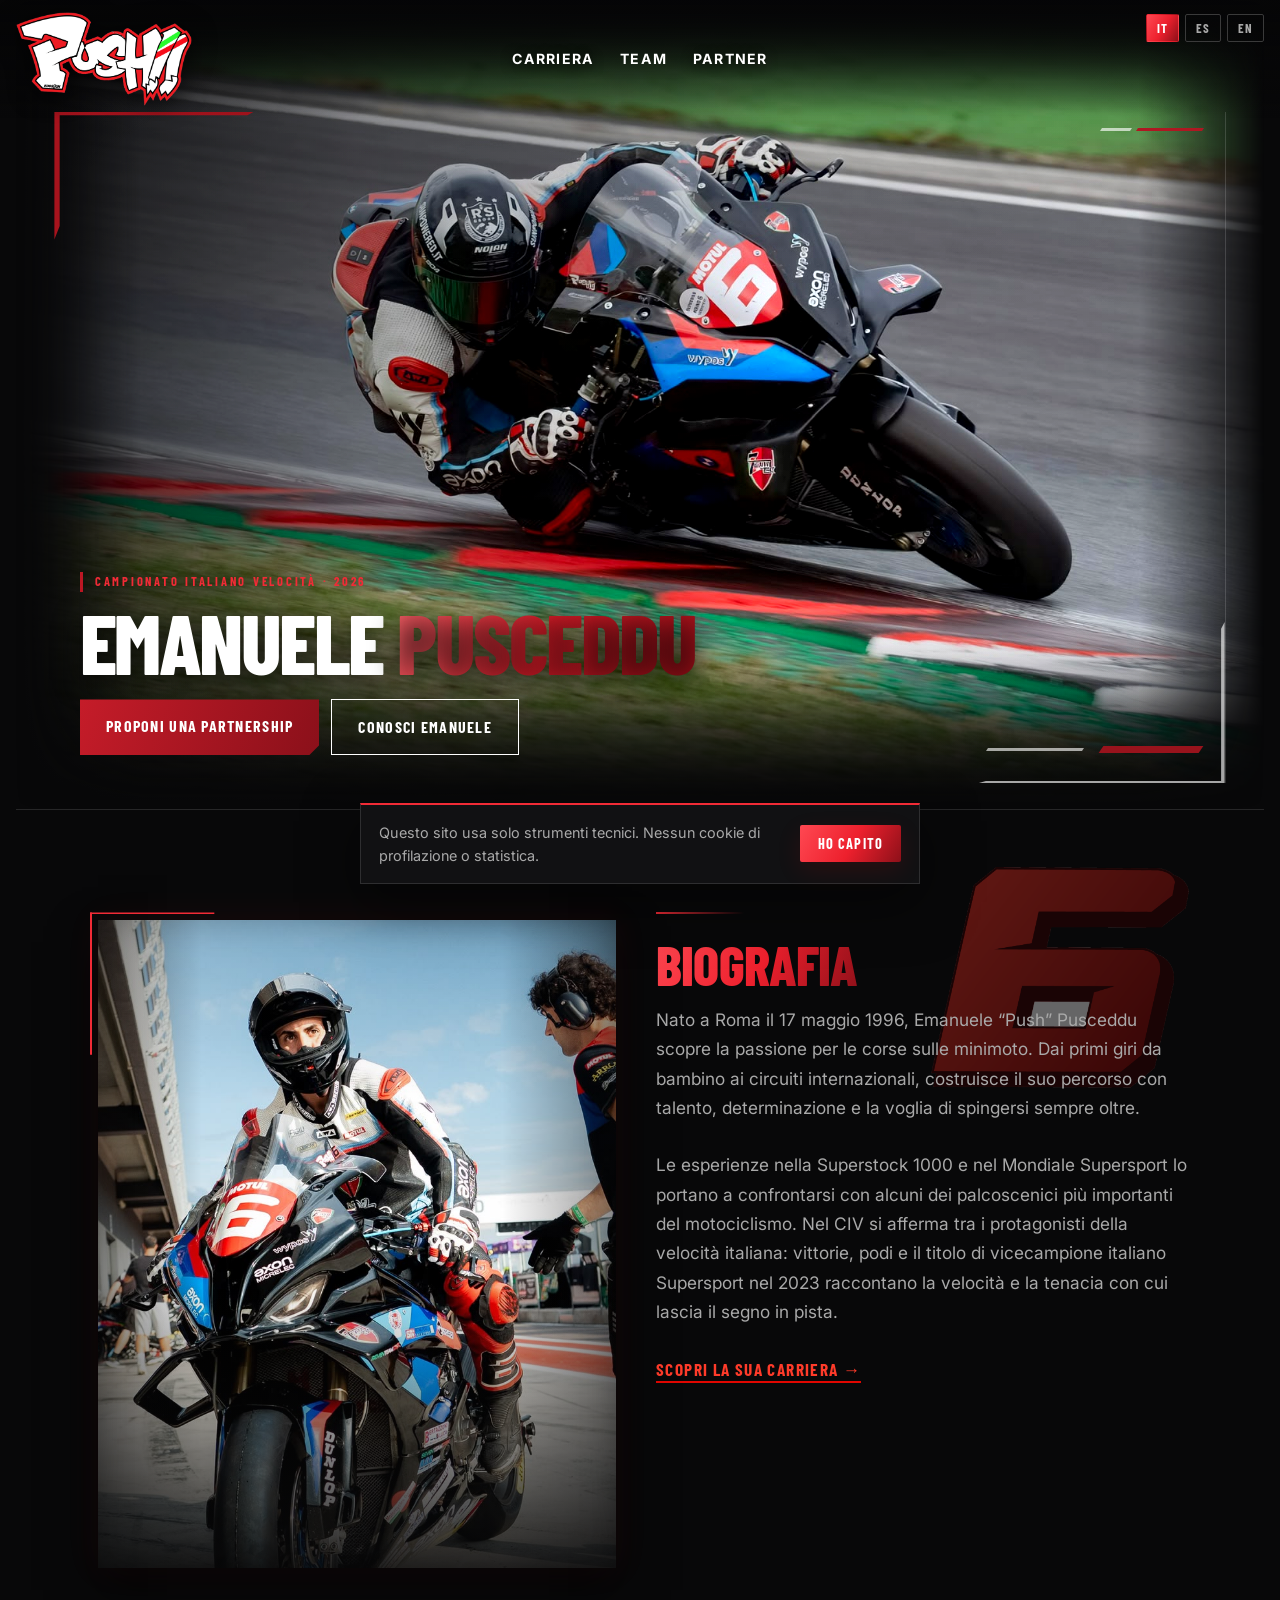
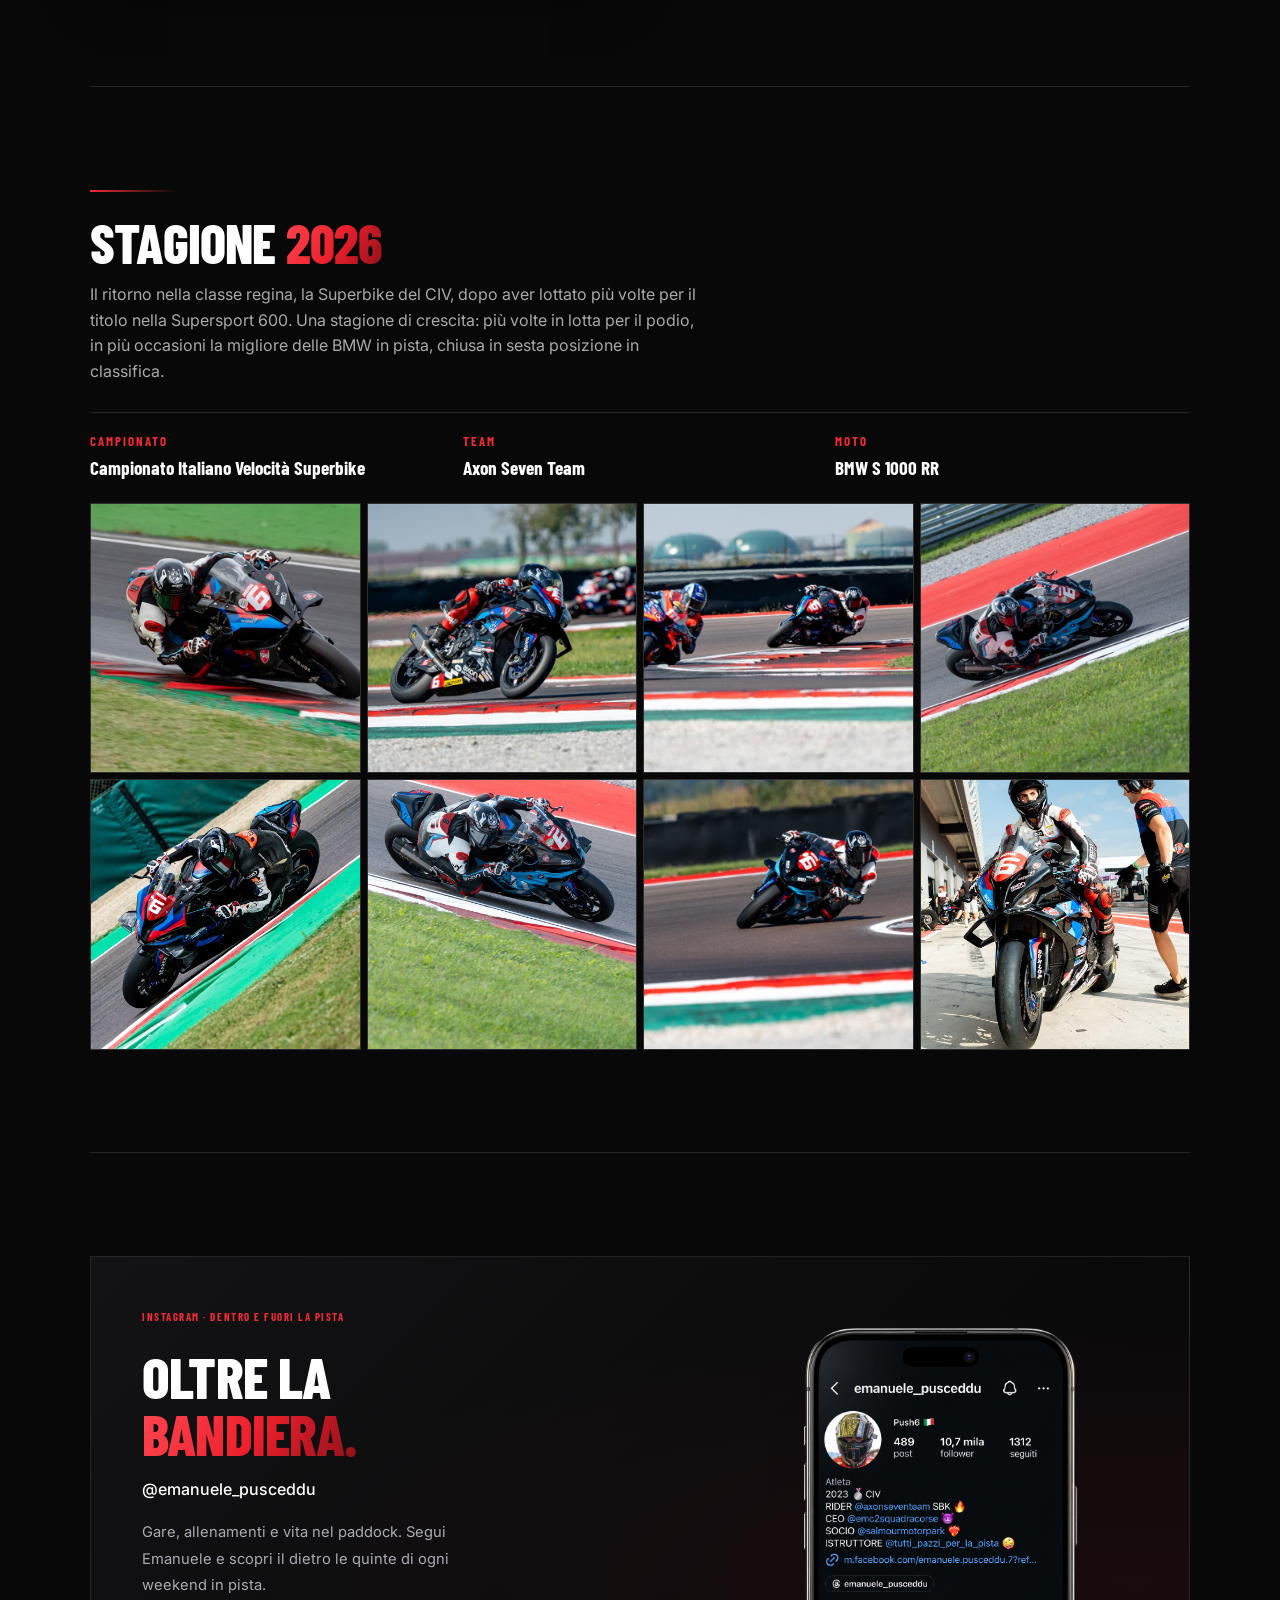
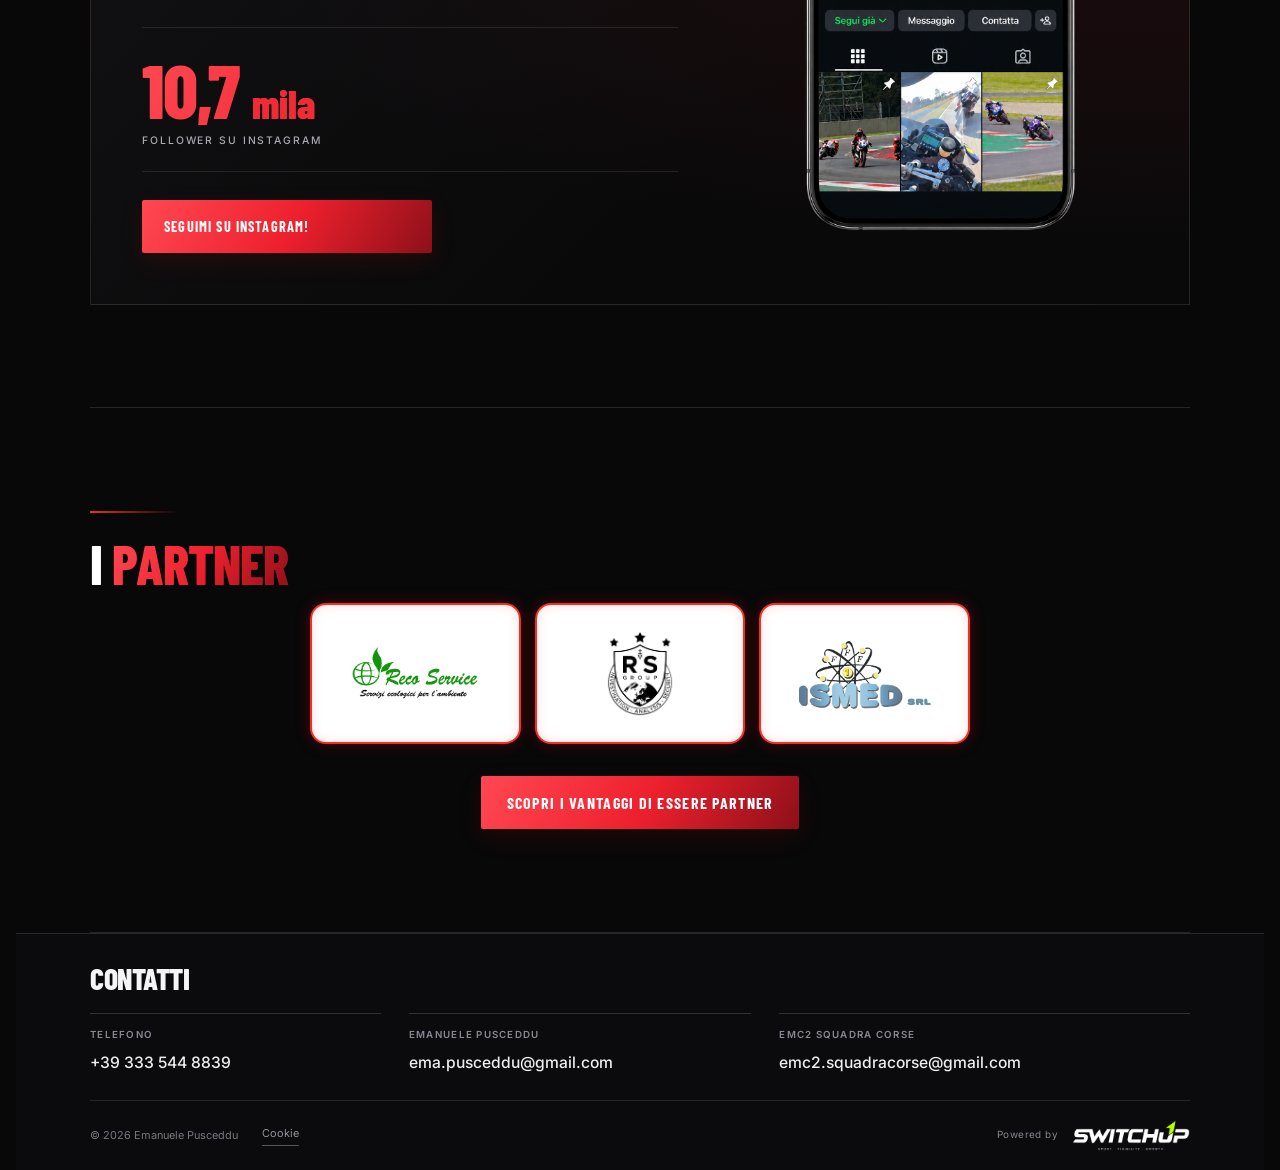
==== index.html @ 1a0ce9d6 "Preserve complete photo framing on mobile and tablet paired layouts" ====
<!doctype html>
<html lang="it">
<head>
<meta charset="utf-8">
<meta name="viewport" content="width=device-width, initial-scale=1, viewport-fit=cover">
<meta name="claude:viewport-fit-sides" content="cover">
<title>Emanuele Pusceddu · Pilota</title>
<meta name="description" content="Emanuele Pusceddu, pilota del Campionato Italiano Velocità. Profilo, stagione, partner e contatti.">
<link rel="preconnect" href="https://fonts.googleapis.com">
<link rel="preconnect" href="https://fonts.gstatic.com" crossorigin>
<link href="https://fonts.googleapis.com/css2?family=Barlow+Condensed:wght@500;700;800&family=Inter:wght@400;500;600&display=swap" rel="stylesheet">
<style>
:root {
  --bg: #0a0a0a;
  --bg-2: #141414;
  --fg: #ffffff;
  --muted: #a9a9a9;
  --line: #2a2a2a;
  --red: #e10600;
  --red-grad: linear-gradient(135deg, #ff3b2a 0%, #e10600 50%, #7a0000 100%);
  --red-line: linear-gradient(90deg, #e10600, rgba(225,6,0,0));
  --font-title: "Barlow Condensed", "Arial Narrow", sans-serif;
  --font-body: "Inter", system-ui, sans-serif;
  color-scheme: dark;
}
* { box-sizing: border-box; }
html { scroll-behavior: smooth; }
body {
  margin: 0;
  background: var(--bg);
  color: var(--fg);
  font-family: var(--font-body);
  font-size: 16px;
  line-height: 1.6;
  padding-left: max(16px, env(safe-area-inset-left, 0px));
  padding-right: max(16px, env(safe-area-inset-right, 0px));
}
img { max-width: 100%; display: block; }
a { color: var(--fg); }
.wrap { max-width: 1100px; margin: 0 auto; }

/* Header */
.top {
  position: sticky;
  top: env(safe-area-inset-top, 0px);
  z-index: 10;
  background: rgba(10, 10, 10, 0.94);
  border-bottom: 1px solid var(--line);
  backdrop-filter: blur(6px);
}
.top .wrap { display: flex; align-items: center; justify-content: space-between; gap: 16px; padding-block: 14px; flex-wrap: wrap; }
.logo { font-family: var(--font-title); font-weight: 800; font-size: 1.25rem; text-transform: uppercase; letter-spacing: .04em; text-decoration: none; }
.logo-img { height: 34px; width: auto; }
.nav { display: flex; gap: 18px; flex-wrap: wrap; }
.nav a { text-decoration: none; font-size: .9rem; color: var(--muted); }
.nav a:hover, .nav a:focus-visible { color: var(--fg); }

/* Hero */
.hero {
  position: relative;
  min-height: 80vh;
  display: flex;
  align-items: flex-end;
  background:
    linear-gradient(180deg, rgba(10,10,10,0.15) 0%, rgba(10,10,10,0.95) 100%),
    radial-gradient(120% 80% at 85% 0%, rgba(225,6,0,0.38) 0%, rgba(10,10,10,0) 60%),
    var(--bg-2);
  border-bottom: 1px solid var(--line);
  overflow: hidden;
}
.hero-photo { position: absolute; inset: 0; width: 100%; height: 100%; object-fit: cover; opacity: .5; }
.hero-content { position: relative; padding-block: 72px 56px; width: 100%; }
.eyebrow { font-family: var(--font-title); font-weight: 700; text-transform: uppercase; letter-spacing: .18em; font-size: .85rem; color: var(--red); margin: 0 0 12px; }
h1 {
  font-family: var(--font-title);
  font-weight: 800;
  font-size: clamp(3.2rem, 12vw, 7.5rem);
  line-height: .88;
  text-transform: uppercase;
  margin: 0;
  text-wrap: balance;
}
h1 .accent { background: var(--red-grad); -webkit-background-clip: text; background-clip: text; color: transparent; }
.stats { display: flex; flex-wrap: wrap; gap: 12px; margin-top: 28px; }
.stat { border: 1px solid var(--line); border-left: 3px solid var(--red); padding: 10px 16px; min-width: 130px; background: rgba(10,10,10,0.75); }
.stat b { display: block; font-family: var(--font-title); font-size: 1.8rem; line-height: 1; }
.stat small { color: var(--muted); font-size: .78rem; text-transform: uppercase; letter-spacing: .08em; }

/* Buttons */
.btn {
  display: inline-block;
  font-family: var(--font-title);
  font-weight: 700;
  text-transform: uppercase;
  letter-spacing: .08em;
  font-size: 1rem;
  padding: 14px 26px;
  border: 0;
  border-radius: 2px;
  text-decoration: none;
  background: var(--red-grad);
  color: var(--fg);
  cursor: pointer;
  transition: filter .2s ease, transform .2s ease;
}
.btn:hover, .btn:focus-visible { filter: brightness(1.12); transform: translateY(-1px); }
.btn.ghost { background: transparent; border: 1px solid var(--fg); }
.btn.ghost:hover, .btn.ghost:focus-visible { background: var(--fg); color: var(--bg); }
.actions { display: flex; flex-wrap: wrap; gap: 12px; margin-top: 28px; }

/* Sections */
section { padding-block: 72px; border-bottom: 1px solid var(--line); }
h2 {
  font-family: var(--font-title);
  font-weight: 800;
  font-size: clamp(2.2rem, 6vw, 3.4rem);
  text-transform: uppercase;
  line-height: 1;
  margin: 0 0 12px;
  text-wrap: balance;
}
h2 .red { background: var(--red-grad); -webkit-background-clip: text; background-clip: text; color: transparent; }
.sub { color: var(--muted); max-width: 62ch; margin: 0 0 28px; }
.rule { width: 72px; height: 3px; background: var(--red-line); margin: 0 0 20px; }
.grid-2 { display: grid; grid-template-columns: 1fr; gap: 32px; align-items: start; }
@media (min-width: 768px) { .grid-2 { grid-template-columns: 1fr 1fr; } }
.photo-ph {
  aspect-ratio: 4 / 5;
  width: 100%;
  background: var(--bg-2);
  border: 1px dashed #444;
  display: grid;
  place-items: center;
  color: var(--muted);
  font-size: .8rem;
  letter-spacing: .08em;
  text-transform: uppercase;
  text-align: center;
  padding: 16px;
}
.photo-ph.wide { aspect-ratio: 16 / 9; }
.photo-ph.land { aspect-ratio: 4 / 3; }
.cards { display: grid; grid-template-columns: 1fr; gap: 16px; margin-top: 24px; }
@media (min-width: 600px) { .cards.three { grid-template-columns: repeat(3, 1fr); } .cards.two { grid-template-columns: repeat(2, 1fr); } }
.card { background: var(--bg-2); border: 1px solid var(--line); padding: 20px; }
.card h3 { font-family: var(--font-title); font-size: 1.2rem; text-transform: uppercase; margin: 0 0 6px; }
.card p { margin: 0; color: var(--muted); font-size: .95rem; }
.tag { display: inline-block; font-size: .7rem; letter-spacing: .1em; text-transform: uppercase; color: var(--muted); border: 1px solid var(--line); padding: 2px 8px; margin-top: 10px; }

/* Timeline */
.timeline { border-left: 2px solid var(--line); margin-left: 6px; padding-left: 24px; display: grid; gap: 22px; }
.timeline li { list-style: none; position: relative; }
.timeline li::before { content: ""; position: absolute; left: -31px; top: 6px; width: 12px; height: 12px; background: var(--red); border-radius: 50%; }
.timeline b { font-family: var(--font-title); font-size: 1.3rem; display: block; }
.timeline span { color: var(--muted); font-size: .95rem; }
ul.plain { list-style: none; padding: 0; margin: 0; display: grid; gap: 10px; }

/* Partner */
.partners { display: grid; grid-template-columns: repeat(2, 1fr); gap: 12px; }
@media (min-width: 768px) { .partners { grid-template-columns: repeat(4, 1fr); } }
.partner { border: 1px dashed #444; aspect-ratio: 3 / 2; display: grid; place-items: center; color: var(--muted); font-size: .75rem; text-transform: uppercase; letter-spacing: .08em; text-align: center; padding: 10px; }

/* Gallery */
.gallery { display: grid; grid-template-columns: 1fr; gap: 12px; }
@media (min-width: 600px) { .gallery { grid-template-columns: repeat(3, 1fr); } }

/* Contatti */
.contact-box { background: var(--bg-2); border: 1px solid var(--line); border-top: 3px solid var(--red); padding: 28px; }
.contact-box p { margin: 0 0 10px; }
.contact-box .big { font-family: var(--font-title); font-size: 1.6rem; font-weight: 700; word-break: break-word; }
.note { color: var(--muted); font-size: .85rem; }

footer { padding-block: 32px; color: var(--muted); font-size: .85rem; }
footer .wrap { display: flex; flex-wrap: wrap; justify-content: space-between; gap: 12px; align-items: center; }
footer button { background: none; border: 0; color: var(--muted); text-decoration: underline; cursor: pointer; font: inherit; padding: 0; }

/* Cookie */
.cookie {
  position: fixed;
  left: max(16px, env(safe-area-inset-left, 0px));
  right: max(16px, env(safe-area-inset-right, 0px));
  bottom: max(16px, env(safe-area-inset-bottom, 0px));
  max-width: 560px;
  margin-inline: auto;
  background: var(--bg-2);
  border: 1px solid var(--line);
  border-top: 2px solid var(--red);
  padding: 16px 18px;
  display: flex; flex-wrap: wrap; gap: 12px; align-items: center; justify-content: space-between;
  font-size: .9rem;
  z-index: 20;
}
.cookie[hidden] { display: none; }
.cookie p { margin: 0; color: var(--muted); flex: 1 1 260px; }
.cookie .btn { padding: 10px 18px; font-size: .9rem; }

:focus-visible { outline: 2px solid var(--red); outline-offset: 3px; }
@media (prefers-reduced-motion: reduce) { html { scroll-behavior: auto; } .btn { transition: none; } }

/* Visual pass SwitchUp */
:root {
  --red: #f12b36;
  --red-grad: linear-gradient(120deg, #ff4852 0%, #ed202d 52%, #8d1019 100%);
  --red-line: linear-gradient(90deg, #f12b36, rgba(241,43,54,0));
  --bg: #080809;
  --bg-2: #111113;
  --line: rgba(255,255,255,.12);
}
::selection { background: #f12b36; color: #fff; }
.top { background: rgba(8,8,9,.88); border-bottom-color: rgba(255,255,255,.09); }
.top .wrap { min-height: 68px; }
.logo-img { height: 38px; }
.nav { gap: clamp(12px, 2vw, 24px); }
.nav a { font-size: .78rem; letter-spacing: .08em; text-transform: uppercase; transition: color .2s ease; }
.hero {
  min-height: min(860px, max(680px, calc(100svh - 68px)));
  background:
    linear-gradient(90deg, rgba(8,8,9,.98) 0%, rgba(8,8,9,.84) 45%, rgba(8,8,9,.14) 100%),
    linear-gradient(180deg, rgba(8,8,9,.16), rgba(8,8,9,.97)),
    radial-gradient(70% 90% at 100% 8%, rgba(241,43,54,.38), transparent 65%),
    #101012;
}
.hero::before {
  content: "";
  position: absolute;
  width: clamp(360px, 53vw, 760px);
  aspect-ratio: 1;
  right: clamp(-210px, -8vw, -80px);
  top: 3%;
  border: 1px solid rgba(255,255,255,.08);
  border-radius: 50%;
  box-shadow: 0 0 0 28px rgba(255,255,255,.018), 0 0 0 78px rgba(255,255,255,.014), 0 0 0 145px rgba(255,255,255,.01);
  pointer-events: none;
}
.hero::after {
  content: "";
  position: absolute;
  right: 0;
  top: 0;
  width: min(32vw, 430px);
  height: 100%;
  background: linear-gradient(145deg, transparent 25%, rgba(241,43,54,.14) 25.2%, rgba(241,43,54,.025) 47%, transparent 47.2%);
  clip-path: polygon(46% 0,100% 0,100% 100%,0 100%);
  pointer-events: none;
}
.hero-content { padding-block: 96px 68px; z-index: 1; }
.eyebrow { font-size: .78rem; letter-spacing: .22em; }
h1 { max-width: 900px; font-size: clamp(4rem, 10.5vw, 8rem); letter-spacing: -.025em; }
h1 .accent { background-image: linear-gradient(115deg,#ff666d 0%,#ed202d 48%,#a20f18 100%); }
.stat { border-color: rgba(255,255,255,.14); border-left-color: #f12b36; background: rgba(12,12,14,.78); backdrop-filter: blur(8px); }
.stat b { font-size: clamp(1.45rem, 2.3vw, 1.9rem); }
.btn { box-shadow: 0 8px 24px rgba(225,6,0,.12); }
section { padding-block: clamp(64px, 8vw, 104px); }
.rule { width: 88px; height: 2px; margin-bottom: 24px; }
h2 { letter-spacing: -.015em; }
.photo-ph {
  position: relative;
  overflow: hidden;
  border: 1px solid rgba(255,255,255,.13);
  background:
    linear-gradient(145deg, rgba(241,43,54,.14), transparent 42%),
    repeating-linear-gradient(135deg, rgba(255,255,255,.025) 0 1px, transparent 1px 12px),
    #111113;
  color: rgba(255,255,255,.68);
  letter-spacing: .16em;
}
.photo-ph::before {
  content: "";
  position: absolute;
  width: 68%;
  aspect-ratio: 1;
  border: 1px solid rgba(255,255,255,.1);
  border-radius: 50%;
  right: -18%;
  bottom: -32%;
  box-shadow: 0 0 0 22px rgba(255,255,255,.018), 0 0 0 54px rgba(255,255,255,.012);
}
.photo-ph::after {
  content: "";
  position: absolute;
  top: 18px;
  left: 18px;
  width: 34px;
  height: 2px;
  background: #f12b36;
}
.cards { gap: 18px; }
.card {
  position: relative;
  overflow: hidden;
  background: linear-gradient(145deg, rgba(255,255,255,.045), transparent 68%), #111113;
  border-color: rgba(255,255,255,.11);
  padding: clamp(20px, 2.5vw, 28px);
  transition: transform .25s ease, border-color .25s ease, background .25s ease;
}
.card:hover { transform: translateY(-4px); border-color: rgba(241,43,54,.58); }
.card h3 { letter-spacing: .025em; }
.timeline { border-left-color: rgba(255,255,255,.16); gap: 28px; }
.timeline li::before { box-shadow: 0 0 0 5px rgba(241,43,54,.13); }
.partner {
  position: relative;
  overflow: hidden;
  border-style: solid;
  border-color: rgba(255,255,255,.11);
  background: linear-gradient(145deg, rgba(241,43,54,.08), transparent 62%), #111113;
  transition: transform .25s ease, border-color .25s ease;
}
.partner:hover { transform: translateY(-3px); border-color: rgba(241,43,54,.6); }
.contact-box { background: linear-gradient(135deg, rgba(241,43,54,.08), transparent 60%), #111113; }
.cookie { box-shadow: 0 18px 55px rgba(0,0,0,.5); backdrop-filter: blur(12px); }
@media (max-width: 700px) {
  body { padding-inline: 12px; }
  .top .wrap { padding-block: 10px; gap: 8px; }
  .logo-img { height: 32px; }
  .nav { width: 100%; gap: 16px; overflow-x: auto; flex-wrap: nowrap; padding: 0 0 4px; scrollbar-width: none; }
  .nav::-webkit-scrollbar { display: none; }
  .nav a { white-space: nowrap; font-size: .72rem; }
  .hero { min-height: 700px; }
  .hero::before { width: 420px; right: -240px; top: 4%; }
  .hero::after { width: 60vw; opacity: .8; }
  .hero-content { padding-block: 80px 46px; }
  h1 { font-size: clamp(3.5rem, 15vw, 6.3rem); }
  .stats { gap: 8px; }
  .stat { flex: 1 1 140px; min-width: 0; padding: 11px 12px; }
  .actions .btn { flex: 1 1 100%; text-align: center; }
  section { padding-block: 62px; }
}
@media (prefers-reduced-motion: reduce) {
  .card, .partner, .nav a { transition: none; }
  .card:hover, .partner:hover { transform: none; }
}


/* Header trasparente, logo e navigazione */
html { scroll-padding-top: 124px; }
.top {
  position: fixed;
  inset: 0 0 auto;
  z-index: 30;
  background: linear-gradient(180deg, rgba(5,5,6,.74) 0%, rgba(5,5,6,.30) 72%, transparent 100%);
  border-bottom: 0;
  backdrop-filter: none;
}
.top .wrap { min-height: 98px; padding-block: 12px; }
.logo { display: inline-flex; align-items: center; flex: 0 0 auto; }
.logo-img { height: 64px; width: auto; filter: drop-shadow(0 3px 12px rgba(0,0,0,.72)); }
.nav { align-items: center; gap: clamp(14px, 2vw, 28px); }
.nav a {
  position: relative;
  padding: 10px 0;
  color: #fff;
  font-size: .88rem;
  font-weight: 700;
  letter-spacing: .09em;
  text-shadow: 0 2px 12px rgba(0,0,0,.9);
  transition: color .2s ease, filter .2s ease, transform .2s ease;
}
.nav a:not(.team-link)::after {
  content: "";
  position: absolute;
  left: 0;
  right: 100%;
  bottom: 3px;
  height: 2px;
  background: #ff3e49;
  transition: right .2s ease;
}
.nav a:not(.team-link):hover::after,
.nav a:not(.team-link):focus-visible::after { right: 0; }
.nav a:not(.team-link):hover { color: #ff5962; }
.nav .team-link {
  padding: 10px 20px;
  color: #fff;
  background: var(--red-grad);
  box-shadow: 0 5px 22px rgba(241,43,54,.34), 0 2px 10px rgba(0,0,0,.55);
  text-shadow: none;
  transform: skewX(-7deg);
}
.nav .team-link:hover,
.nav .team-link:focus-visible { color: #fff; filter: brightness(1.16); transform: skewX(-7deg) translateY(-1px); }
.hero-content { padding-top: 160px; }
#team { scroll-margin-top: 124px; }
@media (max-width: 700px) {
  html { scroll-padding-top: 124px; }
  .top { padding-inline: max(12px, env(safe-area-inset-left, 0px)); }
  .top .wrap { min-height: 112px; align-content: center; row-gap: 4px; padding-block: 6px; }
  .logo-img { height: 50px; }
  .nav { gap: 15px; padding-bottom: 2px; }
  .nav a { font-size: .74rem; padding: 7px 0; }
  .nav .team-link { padding: 7px 13px; }
  .hero-content { padding-block: 148px 46px; }
  #team { scroll-margin-top: 124px; }
}
@media (prefers-reduced-motion: reduce) {
  .nav a, .nav a::after { transition: none; }
}



/* Foto di apertura */
.hero-photo {
  position: absolute;
  inset: 0;
  z-index: 0;
  width: 100%;
  height: 100%;
  background-image:
    linear-gradient(90deg, rgba(8,8,9,.36) 0%, rgba(8,8,9,.22) 32%, rgba(8,8,9,.02) 64%, rgba(8,8,9,.01) 100%),
    linear-gradient(0deg, rgba(8,8,9,.24) 0%, rgba(8,8,9,0) 52%, rgba(8,8,9,.05) 100%),
    radial-gradient(68% 85% at 77% 44%, rgba(241,43,54,.06), transparent 65%),
    url("[data-uri]");
  background-size: cover, cover, cover, cover;
  background-position: center, center, center, 56% 50%;
  background-repeat: no-repeat;
  filter: brightness(1.12) saturate(1.04) contrast(1.07);
}
.hero::before, .hero::after { z-index: 1; }
.hero-content { z-index: 2; }
@media (max-width: 700px) {
  .hero-photo {
    background-image:
      linear-gradient(90deg, rgba(8,8,9,.32) 0%, rgba(8,8,9,.20) 48%, rgba(8,8,9,.02) 100%),
      linear-gradient(0deg, rgba(8,8,9,.24) 0%, rgba(8,8,9,0) 58%, rgba(8,8,9,.05) 100%),
      radial-gradient(75% 70% at 75% 42%, rgba(241,43,54,.06), transparent 65%),
      url("[data-uri]");
    background-position: center, center, center, 58% 48%;
  }
}


/* Apertura più leggibile: foto protagonista e logo più ampio */
.hero::before, .hero::after { content: none !important; display: none !important; }
.hero-photo { opacity: 1 !important; filter: brightness(1.30) saturate(1.08) contrast(1.07); }
.hero h1 { text-shadow: 0 4px 28px rgba(0,0,0,.62); }
.hero .eyebrow { text-shadow: 0 2px 14px rgba(0,0,0,.8); }
.logo { margin-left: clamp(26px, 3vw, 40px); }
.logo-img { height: 94px; }
@media (max-width: 700px) {
  .logo { margin-left: 14px; }
  .logo-img { height: 70px; }
}



/* Hero Emanuele: immagine contenuta, bordi sfumati e testo in alto a sinistra */
.hero {
  min-height: min(840px, 90svh);
  align-items: flex-start;
  overflow: hidden;
  background: #080809;
}
.hero::before, .hero::after { display: none !important; content: none !important; }
.hero-photo {
  inset: 12px clamp(12px, 3vw, 42px) 30px;
  width: auto;
  height: auto;
  opacity: 1 !important;
  background-image:
    radial-gradient(ellipse 92% 88% at 50% 48%, transparent 56%, rgba(8,8,9,.42) 82%, #080809 100%),
    linear-gradient(90deg, #080809 0%, rgba(8,8,9,.72) 7%, rgba(8,8,9,.34) 28%, rgba(8,8,9,.05) 62%, transparent 100%),
    linear-gradient(180deg, #080809 0%, rgba(8,8,9,.18) 14%, transparent 38%, transparent 76%, #080809 100%),
    url("[data-uri]");
  background-size: cover, cover, cover, cover;
  background-position: center, center, center, 58% 50%;
  background-repeat: no-repeat;
  filter: brightness(1.12) saturate(1.08) contrast(1.05);
  -webkit-mask-image: radial-gradient(ellipse 118% 112% at 50% 48%, #000 62%, rgba(0,0,0,.92) 80%, transparent 100%);
  mask-image: radial-gradient(ellipse 118% 112% at 50% 48%, #000 62%, rgba(0,0,0,.92) 80%, transparent 100%);
}
.hero-content {
  width: 100%;
  max-width: none;
  margin: 0;
  align-self: flex-start;
  z-index: 2;
  padding: clamp(142px, 17vh, 188px) clamp(20px, 5vw, 72px) 42px;
}
.hero .eyebrow { text-shadow: 0 2px 14px rgba(0,0,0,.9); }
.hero h1 {
  max-width: none;
  width: max-content;
  max-width: 100%;
  white-space: nowrap;
  font-size: clamp(2rem, 7.5vw, 7.2rem);
  line-height: .94;
  letter-spacing: -.03em;
  text-shadow: 0 5px 28px rgba(0,0,0,.78);
}
.hero .stats { margin-top: 22px; }
.hero .stat { background: rgba(8,8,9,.82); }
.hero .actions { margin-top: 22px; }
@media (max-width: 700px) {
  .hero { min-height: 740px; }
  .hero-photo {
    inset: 8px 8px 22px;
    background-position: center, center, center, 60% 48%;
    -webkit-mask-image: radial-gradient(ellipse 118% 112% at 50% 48%, #000 62%, rgba(0,0,0,.92) 82%, transparent 100%);
    mask-image: radial-gradient(ellipse 118% 112% at 50% 48%, #000 62%, rgba(0,0,0,.92) 82%, transparent 100%);
  }
  .hero-content { padding: 142px 18px 34px; }
  .hero h1 { font-size: clamp(2rem, 8.2vw, 3.8rem); }
  .hero .stats { margin-top: 16px; gap: 8px; }
  .hero .actions { margin-top: 16px; }
}

/* Testi sulla zona d'erba, sotto il pilota. */
.hero { display: flex; flex-direction: column; justify-content: flex-end; min-height: min(840px, 90svh); }
.hero-photo { position: absolute; inset: 12px clamp(12px, 3vw, 42px) 30px; width: auto; height: auto; margin: 0; }
.hero-content { flex: none; align-self: auto; margin-top: auto; padding: 0 clamp(20px, 5vw, 72px) 54px; }
.hero h1 { font-size: clamp(2rem, 6.6vw, 6rem); }
.hero .eyebrow { margin-bottom: 10px; }
.hero .actions { margin-top: 18px; }
.bio-portrait {
  position: relative;
  isolation: isolate;
  width: calc(100% - 16px);
  margin: 8px 0 16px 8px;
  aspect-ratio: 4 / 5;
  background:
    linear-gradient(180deg, rgba(8,8,9,.12), transparent 28%, transparent 56%, rgba(8,8,9,.88)),
    linear-gradient(90deg, rgba(8,8,9,.45), transparent 20%, transparent 78%, rgba(8,8,9,.42)),
    url('ritratto-emanuele.png') 43% 25% / auto 160% no-repeat;
  border: 0;
  box-shadow: 0 22px 45px rgba(0,0,0,.55), 0 0 32px rgba(241,43,54,.08), inset 0 0 35px rgba(0,0,0,.25);
}
.bio-portrait::before {
  content: "";
  position: absolute;
  inset: -8px 8px 8px -8px;
  border-top: 2px solid #f12b36;
  border-left: 2px solid #f12b36;
  pointer-events: none;
  z-index: 1;
  clip-path: polygon(0 0, 24% 0, 24% 2%, 2% 2%, 2% 22%, 0 22%);
}
.bio-portrait::after { content: none; }
.top .wrap { max-width: none; padding-inline: 16px; }
.logo { margin-left: 0; }
@media (max-width: 700px) {
  .hero { min-height: max(740px, 94svh); }
  .hero-photo { inset: 8px 8px 22px; }
  .hero-content { padding: 0 18px 42px; }
  .hero h1 { font-size: clamp(1.8rem, 8.2vw, 3.8rem); }
  .hero .actions { gap: 8px; margin-top: 14px; }
  .hero .actions .btn { padding: 10px 14px; }
  .top .wrap { padding-inline: 0; }
  .logo { margin-left: 0; }
}
/* Intro tipografica racing: un solo passaggio per sessione. */
.race-intro[hidden] { display: none; }
.race-intro { position: fixed; inset: 0; z-index: 100; display: grid; place-items: center; overflow: hidden; background: #080809; animation: intro-exit .55s cubic-bezier(.76,0,.24,1) 1.85s both; }
.race-intro::before { content: none; position: absolute; inset: 0; background: radial-gradient(ellipse at 65% 55%, rgba(241,43,54,.12), transparent 60%); }
.intro-stage { position: relative; width: min(1120px, 88vw); padding-block: 48px; }
.intro-kicker { margin: 0 0 22px; color: #b7b7bd; font: 600 .68rem var(--font-body); text-transform: uppercase; letter-spacing: .34em; animation: intro-detail .6s ease .35s both; }
.intro-name { margin: 0; font-family: var(--font-title); font-weight: 800; font-size: clamp(2rem, 10.2vw, 9rem); line-height: .93; letter-spacing: -.035em; text-transform: uppercase; white-space: nowrap; }
.intro-mask { display: inline-block; overflow: hidden; vertical-align: bottom; padding-block: .08em; }
.intro-word { display: inline-block; animation: intro-name-in .8s cubic-bezier(.16,1,.3,1) .14s both; }
.intro-surname { background: linear-gradient(115deg,#ff666d 0%,#ed202d 48%,#a20f18 100%); background-clip: text; -webkit-background-clip: text; color: transparent; animation-delay: .28s; }
.intro-track { position: relative; height: 2px; margin-top: 28px; overflow: hidden; background: rgba(255,255,255,.1); transform-origin: left; animation: intro-line .7s cubic-bezier(.16,1,.3,1) .4s both; }
.intro-track::after { content: ""; position: absolute; inset: 0; background: linear-gradient(90deg, transparent, #f12b36 70%, #ffb0b5); animation: intro-sweep 1.3s cubic-bezier(.65,0,.35,1) .45s both; }
.intro-caption { margin: 18px 0 0; font: 500 .65rem var(--font-body); color: #87878c; text-transform: uppercase; letter-spacing: .24em; animation: intro-detail .6s ease .65s both; }
.intro-skip { position: absolute; bottom: max(24px, env(safe-area-inset-bottom)); right: 6vw; background: transparent; border: 0; border-bottom: 1px solid #5a5a60; padding: 8px 0; color: #c6c6ca; font: 500 .7rem var(--font-body); letter-spacing: .12em; cursor: pointer; }
@keyframes intro-name-in { from { transform: translate3d(0,115%,0) skewY(4deg); } to { transform: translate3d(0,0,0) skewY(0); } }
@keyframes intro-detail { from { opacity: 0; transform: translateY(8px); } to { opacity: 1; transform: translateY(0); } }
@keyframes intro-line { from { transform: scaleX(0); } to { transform: scaleX(1); } }
@keyframes intro-sweep { from { transform: translateX(-110%); } to { transform: translateX(110%); } }
@keyframes intro-exit { from { opacity: 1; transform: translateY(0); } to { opacity: 0; transform: translateY(-3%); visibility: hidden; } }
@media (max-width: 700px) { .intro-kicker { font-size: .56rem; letter-spacing: .22em; } .intro-caption { font-size: .55rem; letter-spacing: .18em; } }
@media (prefers-reduced-motion: reduce) { .race-intro { display: none; } }

/* Numero di gara come sfondo della biografia */
#profilo { position: relative; }
.num-deco { position: absolute; right: 0; top: 56px; width: min(260px, 44vw); height: auto; opacity: .38; pointer-events: none; z-index: 0; }
#profilo .grid-2 { position: relative; z-index: 1; }
#profilo .sub { font-size: 1.08rem; line-height: 1.7; }
/* Foto apertura a tutta larghezza, sfumata su tutti i bordi, senza taglio della testa */
.hero-photo {
  inset: 0 !important;
  background-position: center 18% !important;
  background-size: cover !important;
  -webkit-mask-image: linear-gradient(to right, transparent 0, #000 10%, #000 90%, transparent 100%), linear-gradient(to bottom, transparent 0, #000 10%, #000 85%, transparent 100%);
  -webkit-mask-composite: source-in;
          mask-image: linear-gradient(to right, transparent 0, #000 10%, #000 90%, transparent 100%), linear-gradient(to bottom, transparent 0, #000 10%, #000 85%, transparent 100%);
          mask-composite: intersect;
}
.career-link { color: #ff3b2a; font-family: var(--font-title); font-weight: 700; text-transform: uppercase; letter-spacing: .08em; text-decoration: none; border-bottom: 2px solid #e10600; padding-bottom: 2px; }
.career-link:hover, .career-link:focus-visible { color: var(--fg); }
.career-link-wrap { margin-bottom: 0; }
.social-stat { margin-top: 14px; color: var(--muted); font-size: .95rem; }
.social-stat b { color: var(--fg); font-family: var(--font-title); font-size: 1.15rem; font-weight: 700; }
.social-link { text-decoration: none; color: var(--fg); border-color: var(--red); }
.social-link:hover, .social-link:focus-visible { background: var(--red-grad); }
.ig-block { background: var(--bg-2); border: 1px solid var(--line); border-top: 3px solid var(--red); padding: 28px; display: grid; gap: 14px; margin-bottom: 16px; }
.ig-label { margin: 0; font-family: var(--font-title); font-weight: 700; text-transform: uppercase; letter-spacing: .16em; font-size: .85rem; color: var(--red); }
.ig-handle { margin: 0; font-family: var(--font-title); font-weight: 800; font-size: 1.6rem; text-transform: uppercase; }
.ig-big { margin: 6px 0 0; font-family: var(--font-title); font-weight: 800; font-size: clamp(2.6rem, 9vw, 4.6rem); line-height: .95; background: var(--red-grad); -webkit-background-clip: text; background-clip: text; color: transparent; }
.ig-big span { font-size: 1.1rem; letter-spacing: .14em; text-transform: uppercase; color: var(--muted); -webkit-text-fill-color: var(--muted); }
.ig-stats { list-style: none; margin: 0; padding: 0; display: flex; flex-wrap: wrap; gap: 18px; color: var(--muted); }
.ig-stats b { color: var(--fg); font-family: var(--font-title); font-size: 1.2rem; }
.ig-bio { color: var(--muted); font-size: .95rem; line-height: 1.5; }
.ig-bio p { margin: 0; }
.ig-block .btn { justify-self: start; }

/* Anteprima profilo Instagram: struttura a due colonne */
.ig-wrap { display: grid; grid-template-columns: 1fr; gap: 40px; align-items: start; margin: 0 0 32px; }
@media (min-width: 900px) { .ig-wrap { grid-template-columns: 1fr 1fr; } }
.ig-info { display: flex; flex-direction: column; align-items: flex-start; gap: 14px; }
.ig-info .btn { margin-top: 8px; }
.ig-info .ig-label { margin: 0; font-family: var(--font-title); font-weight: 700; text-transform: uppercase; letter-spacing: .18em; font-size: .85rem; color: var(--red); }
.ig-handle { margin: 0; font-family: var(--font-title); font-weight: 800; font-size: 1.8rem; text-transform: uppercase; }
.ig-big { margin: 0; font-family: var(--font-title); font-weight: 800; font-size: clamp(4rem, 14vw, 8rem); line-height: .85; background: var(--red-grad); -webkit-background-clip: text; background-clip: text; color: transparent; }
.ig-follow { margin: 0; font-family: var(--font-title); font-weight: 700; letter-spacing: .4em; text-transform: uppercase; color: var(--fg); }
.ig-bullets { list-style: none; margin: 8px 0 0; padding: 0; display: grid; gap: 8px; }
.ig-bullets li::before { content: "◆ "; color: var(--red); }
.ig-bullets b { font-family: var(--font-title); font-size: 1.15rem; }
.ig-note { margin: 0; color: var(--muted); font-size: .8rem; }
.ig-phone { position: relative; width: 100%; max-width: 330px; justify-self: center; border: 1px solid rgba(255,255,255,.28); border-radius: 34px; background: #0c0c0c; padding: 0; overflow: hidden; box-shadow: 0 0 0 1px rgba(255,255,255,.06), 0 0 46px rgba(255,255,255,.14), 0 30px 60px rgba(0,0,0,.6); }
.ig-phone::after { content: ""; position: absolute; inset: 0; border-radius: inherit; pointer-events: none; background: radial-gradient(120% 60% at 15% 0%, rgba(255,255,255,.22), rgba(255,255,255,0) 55%), radial-gradient(90% 50% at 100% 100%, rgba(255,255,255,.10), rgba(255,255,255,0) 60%); }
.ig-top { display: flex; justify-content: space-between; align-items: center; margin-bottom: 14px; }
.ig-user { font-family: var(--font-title); font-weight: 700; font-size: 1.05rem; }
.ig-head { display: flex; gap: 14px; align-items: center; }
.ig-avatar { width: 72px; height: 72px; flex: 0 0 auto; border-radius: 50%; object-fit: cover; border: 2px solid #e10600; box-sizing: border-box; }
.ig-counts { display: flex; gap: 14px; flex: 1; justify-content: space-between; text-align: center; }
.ig-counts b { display: block; font-family: var(--font-title); font-size: 1.05rem; line-height: 1; }
.ig-counts small { font-size: .7rem; color: var(--muted); }
.ig-bio-s { margin-top: 12px; font-size: .8rem; color: var(--fg); line-height: 1.45; }
.ig-bio-s p { margin: 0; }
.ig-name { font-weight: 700; }
.ig-hls { display: flex; gap: 12px; margin: 14px 0; overflow: hidden; }
.ig-hl { display: grid; justify-items: center; gap: 4px; flex: 0 0 auto; }
.ig-hl span { width: 52px; height: 52px; border-radius: 50%; border: 2px solid #3a3a3a; background: #1a1a1a; }
.ig-hl small { font-size: .62rem; color: var(--muted); }
.ig-grid { display: grid; grid-template-columns: repeat(3, 1fr); gap: 2px; }
.ig-grid img { width: 100%; aspect-ratio: 3 / 4; object-fit: cover; display: block; }
.ig-phone img { display: block; width: 100%; height: auto; image-rendering: -webkit-optimize-contrast; }
@media (min-width: 900px) { #social .ig-wrap { align-items: start; } #social .ig-phone { margin-top: -70px; } #social .ig-info { margin-top: 40px; } }

/* Pannello contatto in basso a destra */
.mail-panel { position: fixed; right: max(16px, env(safe-area-inset-right, 0px)); bottom: max(16px, env(safe-area-inset-bottom, 0px)); width: min(380px, calc(100vw - 32px)); background: var(--bg-2); border: 1px solid var(--line); border-top: 3px solid var(--red); box-shadow: 0 24px 60px rgba(0,0,0,.6); padding: 20px; z-index: 30; max-height: calc(100vh - 32px); overflow-y: auto; }
.mail-panel[hidden] { display: none; }
.mail-head { display: flex; justify-content: space-between; align-items: center; gap: 12px; margin-bottom: 14px; }
.mail-title { margin: 0; font-family: var(--font-title); font-weight: 800; font-size: 1.5rem; text-transform: uppercase; line-height: 1; }
.mail-title .red { background: var(--red-grad); -webkit-background-clip: text; background-clip: text; color: transparent; }
.mail-close { background: none; border: 0; color: var(--muted); font-size: 1.6rem; line-height: 1; cursor: pointer; padding: 0 4px; }
.mail-close:hover, .mail-close:focus-visible { color: var(--fg); }
.mail-field { display: grid; gap: 6px; font-size: .8rem; letter-spacing: .06em; text-transform: uppercase; color: var(--muted); margin-bottom: 12px; }
.mail-field input, .mail-field textarea { font: inherit; font-size: .95rem; letter-spacing: 0; text-transform: none; color: var(--fg); background: #0d0d0d; border: 1px solid #333; padding: 10px 12px; border-radius: 2px; width: 100%; }
.mail-field input:focus, .mail-field textarea:focus { outline: 2px solid var(--red); outline-offset: 1px; border-color: transparent; }
.mail-field textarea { resize: vertical; min-height: 96px; }
.mail-send { width: 100%; border: 0; cursor: pointer; }
.mail-status { margin: 12px 0 0; font-size: .85rem; color: var(--muted); min-height: 1.2em; }
#social .rule { margin-bottom: 14px; }
#social h2 { margin-bottom: 0; }
/* Tessere sponsor: sfondo bianco per leggere i loghi originali */
.partners-row { display: grid; grid-template-columns: 1fr; gap: 12px; max-width: 820px; }
@media (min-width: 768px) { .partners-row { grid-template-columns: repeat(3, 1fr); } }
.partner-logo { background: #fff; aspect-ratio: 3 / 2; position: relative; overflow: hidden; min-width: 0; border: 3px solid #ff2a1a; border-radius: 28px; box-shadow: 0 0 0 2px rgba(225,6,0,.35), 0 0 26px rgba(225,6,0,.75), inset 0 0 18px rgba(225,6,0,.45); }
.partner-logo img { position: absolute; inset: 56px; width: calc(100% - 112px); height: calc(100% - 112px); object-fit: contain; display: block; }
/* Selettore lingua: tre pulsanti */
.lang { position: fixed; top: max(14px, env(safe-area-inset-top, 0px)); right: max(16px, env(safe-area-inset-right, 0px)); z-index: 60; display: flex; gap: 6px; }
.lang-btn { background: transparent; border: 1px solid #3a3a3a; color: var(--muted); font-family: var(--font-title); font-weight: 700; font-size: .8rem; letter-spacing: .08em; padding: 5px 10px; cursor: pointer; border-radius: 2px; }
.lang-btn:hover, .lang-btn:focus-visible { color: var(--fg); border-color: var(--fg); }
.lang-btn[aria-pressed="true"] { background: var(--red-grad); border-color: transparent; color: var(--fg); }
/* Galleria stagione 2026: miniature quadrate, apertura a carosello */
.photo-grid { display: grid; grid-template-columns: repeat(4, 1fr); gap: 6px; margin-top: 24px; }
@media (min-width: 900px) { .photo-grid { grid-template-columns: repeat(4, 1fr); } }
@media (max-width: 899px) { .photo-grid { grid-template-columns: repeat(8, 130px); overflow-x: auto; padding-bottom: 6px; } }
.photo-grid .ph-thumb { min-width: 0; }
@media (max-width: 899px) { .photo-grid .ph-thumb { width: 110px; } }
.ph-thumb { padding: 0; border: 1px solid var(--line); background: var(--bg-2); cursor: pointer; aspect-ratio: 1 / 1; overflow: hidden; }
.ph-thumb img { width: 100%; height: 100%; object-fit: cover; display: block; transition: transform .3s ease, filter .3s ease; }
.ph-thumb:hover img, .ph-thumb:focus-visible img { transform: scale(1.05); filter: brightness(1.1); }
.ph-thumb:focus-visible { outline: 2px solid var(--red); outline-offset: 2px; }
.lightbox { position: fixed; inset: 0; z-index: 40; background: rgba(0,0,0,.94); display: grid; grid-template-rows: auto 1fr auto; padding: 16px; }
.lightbox[hidden] { display: none; }
.lb-top { display: flex; justify-content: space-between; align-items: center; color: var(--muted); font-family: var(--font-title); letter-spacing: .12em; }
.lb-close { background: none; border: 0; color: var(--fg); font-size: 2rem; line-height: 1; cursor: pointer; padding: 0 6px; }
.lb-stage { display: flex; align-items: center; justify-content: center; min-height: 0; }
.lb-stage img { max-width: 100%; max-height: 100%; object-fit: contain; }
.lb-nav { display: flex; justify-content: space-between; align-items: center; }
.lb-nav button { background: var(--red-grad); border: 0; color: var(--fg); font-family: var(--font-title); font-weight: 700; letter-spacing: .08em; text-transform: uppercase; padding: 12px 18px; cursor: pointer; }
.lb-nav button:focus-visible, .lb-close:focus-visible { outline: 2px solid var(--fg); outline-offset: 3px; }
/* Sezione partner: vetrina per gli sponsor */
.partner-intro { margin-bottom: 28px; }
.value-grid { display: grid; grid-template-columns: repeat(2, 1fr); gap: 10px; margin-top: 18px; }
@media (min-width: 768px) { .value-grid { grid-template-columns: repeat(4, 1fr); } }
.value-item { background: var(--bg-2); border: 1px solid var(--line); border-left: 3px solid var(--red); padding: 16px; }
.value-item b { display: block; font-family: var(--font-title); font-size: 1.6rem; line-height: 1; background: var(--red-grad); -webkit-background-clip: text; background-clip: text; color: transparent; }
.value-item span { display: block; margin-top: 6px; color: var(--muted); font-size: .85rem; }
.value-source { color: var(--muted); font-size: .8rem; margin: 12px 0 0; }
.info-row { display: grid; grid-template-columns: 1fr; gap: 18px; margin-top: 20px; padding-top: 18px; border-top: 1px solid var(--line); }
@media (min-width: 700px) { .info-row { grid-template-columns: repeat(3, 1fr); } }
.info-item span { display: block; font-family: var(--font-title); font-weight: 700; font-size: .8rem; letter-spacing: .16em; text-transform: uppercase; color: var(--red); }
.info-item b { display: block; margin-top: 4px; font-family: var(--font-title); font-weight: 700; font-size: 1.2rem; line-height: 1.2; color: var(--fg); }
/* Menu centrato; i pulsanti lingua restano in alto a destra */
@media (min-width: 700px) {
  .top .wrap { position: relative; }
  .top .nav { position: absolute; left: 50%; top: 50%; transform: translate(-50%, -50%); margin: 0; }
}
/* Telefono Instagram: PNG trasparente, centrato, con luce rossa */
#social .ig-phone { position: relative; background: none; border: 0; box-shadow: none; padding: 0; max-width: 340px; isolation: isolate; }
#social .ig-phone::before { content: ""; position: absolute; inset: -12% -18%; z-index: -1; background: radial-gradient(closest-side, rgba(225,6,0,.55), rgba(225,6,0,.12) 60%, transparent 75%); filter: blur(10px); }
#social .ig-phone img { width: 100%; height: auto; display: block; filter: drop-shadow(0 0 18px rgba(225,6,0,.55)) drop-shadow(0 24px 40px rgba(0,0,0,.7)); }
@media (min-width: 900px) { #social .ig-wrap { align-items: center; } #social .ig-phone { margin-top: 0; justify-self: center; } }
/* Instagram: composizione allineata e telefono senza cornici duplicate. */
#social { scroll-margin-top: 140px; }
#social .ig-wrap { position: relative; isolation: isolate; display: grid; grid-template-columns: minmax(0,1.15fr) minmax(0,.85fr); align-items: center; gap: clamp(28px,5vw,72px); margin: 0; padding: clamp(28px,4vw,56px); border: 1px solid rgba(255,255,255,.1); background: radial-gradient(ellipse at 95% 50%,rgba(241,43,54,.075),transparent 60%),linear-gradient(135deg,#131315,#09090a 65%); overflow: hidden; }
#social .ig-info { min-width: 0; margin: 0; gap: 0; align-items: flex-start; }
#social .ig-label { font-size: .68rem; letter-spacing: .14em; line-height: 1.7; margin: 0 0 22px; }
#social h2 { font-size: clamp(2.6rem,4.5vw,4.2rem); line-height: .98; margin: 0 0 18px; max-width: 12ch; }
#social .ig-handle { font: 500 clamp(.87rem,1.4vw,1rem) var(--font-body); text-transform: none; text-decoration: none; color: #fff; overflow-wrap: anywhere; }
#social .ig-handle:hover { color: #ff5962; }
#social .ig-description { max-width: 36ch; margin: 20px 0 28px; color: #aaaab2; font-size: .92rem; line-height: 1.8; }
#social .ig-audience { align-self: stretch; padding: 24px 0; border-block: 1px solid rgba(255,255,255,.1); margin-bottom: 28px; }
#social .ig-big { font-size: clamp(3.4rem,6vw,5.5rem); line-height: .95; margin: 0 0 9px; letter-spacing: -.025em; }
#social .ig-big span { font-size: .52em; letter-spacing: 0; text-transform: none; color: #f12b36; -webkit-text-fill-color: #f12b36; }
#social .ig-follow { font: 500 .65rem var(--font-body); letter-spacing: .18em; color: #a9a9b0; margin: 0; }
#social .ig-cta { display: flex; align-items: center; justify-content: space-between; gap: 22px; margin: 0; font-size: .9rem; padding: 15px 22px; width: min(100%,290px); }
#social .ig-phone { display: block; width: min(100%,280px); max-width: 280px; aspect-ratio: 800 / 1440; margin: 0; justify-self: center; border: 0; border-radius: 0; background: none; box-shadow: none; overflow: hidden; }
#social .ig-phone::before, #social .ig-phone::after { content: none; }
#social .ig-phone img { width: 100%; height: auto; filter: none; image-rendering: auto; }
@media (max-width: 639px) {
  #social .ig-wrap { grid-template-columns: minmax(0,1fr); gap: 38px; padding: 28px 22px; }
  #social h2 { max-width: none; font-size: clamp(2.5rem,10vw,3.5rem); }
  #social .ig-description { max-width: none; }
  #social .ig-phone { width: min(100%,265px); }
  #social .ig-audience { padding-block: 20px; }
}
#partner .actions { justify-content: center; margin-top: 32px; }
#partner .actions .btn { text-align: center; max-width: 100%; }
/* Mobile: fotografia intera invece del ritaglio verticale. */
@media(max-width: 700px) {
 .hero { min-height: 0; padding-top: 120px; display: flex; flex-direction: column; }
 .hero-photo { position: relative; inset: auto; flex: none; width: 100%; height: auto; aspect-ratio: 1600 / 1066; margin: 0; background-size: cover,cover,cover,contain; background-position: center,center,center,center; background-color: #080809; }
 .hero-content { position: relative; width: 100%; padding: 14px 16px 34px; margin: 0; }
 .hero .eyebrow { font-size: .6rem; letter-spacing: .12em; }
 .hero h1 { font-size: clamp(1.7rem,8vw,3.6rem); }
 .hero .actions { margin-top: 20px; }
}
/* Partner compatti e affiancati anche sui telefoni. */
#partner .partners-row { grid-template-columns:repeat(3,minmax(0,1fr)); gap:14px; max-width:660px; margin-inline:auto; }
#partner .partner-logo { aspect-ratio:3 / 2; border-width:2px; border-radius:16px; box-shadow:0 0 15px rgba(225,6,0,.28),inset 0 0 12px rgba(225,6,0,.12); }
#partner .partner-logo img { inset:18%; width:64%; height:64%; }
@media(max-width:639px) { #partner .partners-row { gap:8px; } #partner .partner-logo { border-radius:10px; border-width:1px; } #partner .partner-logo img { inset:10%; width:80%; height:80%; } #partner .actions .btn { font-size:.8rem; padding:13px 18px; } }
.nav .nav-team, .nav .nav-team:hover, .nav .nav-team:focus-visible { background:none; box-shadow:none; transform:none; padding:10px 0; color:inherit; text-shadow:none; }
/* Intro ferma: scrittura del nome, numero in profondità e dissolvenza. */
.race-intro { animation:none; background:#080809; }
.race-intro .intro-stage { z-index:2; width:min(1120px,88vw); padding-block:32px; }
.race-intro .intro-name { font-size:clamp(2rem,9.7vw,8.5rem); }
.race-intro .intro-word { animation:none; transform:none; }
.race-intro .intro-number-bg { position:absolute; z-index:1; width:min(58vw,600px); height:auto; max-height:74vh; object-fit:contain; left:50%; top:50%; transform:translate(-50%,-50%); opacity:0; pointer-events:none; }
.race-intro .intro-track, .race-intro .intro-caption { display:none; }
.race-intro .intro-kicker { animation:none; font-size:.62rem; color:#8b8b93; }
@media(max-width:639px) { .race-intro .intro-number-bg { width:82vw; } .race-intro .intro-kicker { font-size:.52rem; letter-spacing:.16em; } }
/* Cornice racing: tagli netti e accenti opachi ai margini. */
.hero-racing-frame { position:absolute; inset:112px clamp(12px,3vw,42px) 26px; z-index:1; pointer-events:none; overflow:hidden; border-right:1px solid rgba(255,255,255,.15); }
.hero-racing-frame::before { content:""; position:absolute; inset:0; background:#a6131d; clip-path:polygon(0 0,17% 0,16.5% .5%,.45% .5%,.45% 17%,0 19%); }
.hero-racing-frame::after { content:""; position:absolute; inset:0; background:rgba(255,255,255,.64); clip-path:polygon(100% 76%,100% 100%,79% 100%,79.6% 99.7%,99.7% 99.7%,99.7% 77%); }
.hero-racing-frame i { position:absolute; display:block; right:22px; top:16px; height:3px; width:66px; background:#ae1822; transform:skewX(-34deg); }
.hero-racing-frame i:nth-child(2) { right:94px; width:30px; background:rgba(255,255,255,.65); }
.hero-racing-frame i:nth-child(3) { top:auto; bottom:30px; right:24px; width:100px; height:7px; background:#98131c; box-shadow:-116px 0 0 -2px rgba(255,255,255,.62); }
.hero .eyebrow { padding-left:12px; border-left:3px solid #bd1824; }
.hero .btn { box-shadow:none; border-radius:0; }
.hero .btn:not(.ghost) { background:linear-gradient(110deg,#c51c29,#8b101a); clip-path:polygon(0 0,100% 0,100% calc(100% - 10px),calc(100% - 10px) 100%,0 100%); }
@media(max-width:700px) {
 .hero-racing-frame { inset:126px 2px auto; height:calc((100vw - 24px) * .66625); }
 .hero-racing-frame i { width:40px; right:12px; top:10px; height:2px; }
 .hero-racing-frame i:nth-child(2) { right:58px; width:20px; }
 .hero-racing-frame i:nth-child(3) { right:14px; bottom:16px; width:42px; height:4px; box-shadow:-54px 0 0 -1px rgba(255,255,255,.6); }
}
</style>
<link rel="stylesheet" href="footer.css?v=3">
<link rel="stylesheet" href="responsive-paired.css?v=2">
</head>
<body>
<div class="race-intro" id="race-intro" aria-label="Emanuele Pusceddu — introduzione" hidden>
  <div class="intro-stage">
    <p class="intro-kicker">Campionato Italiano Velocità</p>
    <p class="intro-name" aria-label="Emanuele Pusceddu"><span class="intro-mask" aria-hidden="true"><span class="intro-word">Emanuele</span></span> <span class="intro-mask" aria-hidden="true"><span class="intro-word intro-surname">Pusceddu</span></span></p>
    <div class="intro-track" aria-hidden="true"></div>
    <p class="intro-caption">Passione. Istinto. Velocità.</p>
  </div>
  <button class="intro-skip" type="button">Salta intro ↗</button>
</div>
<script>
(function () {
  var intro = document.getElementById('race-intro');
  var replay = new URLSearchParams(location.search).get('intro') === '1';
  if (matchMedia('(prefers-reduced-motion: reduce)').matches || (location.hash && !replay)) return;
  intro.hidden = false;
  var number = document.createElement('img');
  number.src = 'numero-6-originale.png';
  number.alt = '';
  number.className = 'intro-number-bg';
  intro.prepend(number);
  var previousOverflow = document.documentElement.style.overflow;
  document.documentElement.style.overflow = 'hidden';
  var finished = false;
  function finish() {
    if (finished) return;
    finished = true;
    intro.hidden = true;
    document.documentElement.style.overflow = previousOverflow;
    document.removeEventListener('keydown', escapeIntro);
  }
  function escapeIntro(event) { if (event.key === 'Escape') finish(); }
  document.addEventListener('keydown', escapeIntro);
  intro.querySelector('button').addEventListener('click', finish);
  function launch() {
    if (finished) return;
    if (!intro.animate) { finish(); return; }
    intro.querySelector('.intro-name').animate([
      { clipPath: 'inset(0 100% 0 0)' }, { clipPath: 'inset(0 0% 0 0)' }
    ], { delay: 180, duration: 1450, easing: 'steps(22, end)', fill: 'both' });
    number.animate([{ opacity: 0 }, { opacity: .26 }], { delay: 450, duration: 1400, easing: 'ease-in-out', fill: 'both' });
    intro.animate([{ opacity: 1 }, { opacity: 0 }], { delay: 2450, duration: 1400, easing: 'cubic-bezier(.4,0,.2,1)', fill: 'both' }).onfinish = finish;
  }
  Promise.race([document.fonts.ready, new Promise(function(resolve) { setTimeout(resolve,700); })]).then(launch);
  setTimeout(finish, 4800);
})();
</script>

<header class="top">
  <div class="wrap">
    <a class="logo" href="#hero"><img class="logo-img" src="logo-push.png" alt="Push" width="64" height="34"></a>
    <nav class="nav" aria-label="Sezioni">
      <a href="carriera.html">Carriera</a>
      <a class="nav-team" href="team.html">Team</a>
      <a href="partners.html">Partner</a>
    </nav>
    <div class="lang" role="group" aria-label="Lingua">
        <button type="button" class="lang-btn" data-lang="it" aria-pressed="true">IT</button>
        <button type="button" class="lang-btn" data-lang="es" aria-pressed="false">ES</button>
        <button type="button" class="lang-btn" data-lang="en" aria-pressed="false">EN</button>
      </div>
  </div>
</header>

<main>
  <div id="hero" class="hero"><div class="hero-racing-frame" aria-hidden="true"><i></i><i></i><i></i></div>
    <div class="hero-photo" role="img" aria-label="Emanuele Pusceddu in gara"></div>
    <div class="wrap hero-content">
      <!-- FOTO APERTURA: sostituire il segnaposto con la foto ad alta risoluzione in azione -->
      <p class="eyebrow">Campionato Italiano Velocità · 2026</p>
      <h1>Emanuele <span class="accent">Pusceddu</span></h1>
      <div class="actions">
        <a class="btn" href="contatti.html" data-contact-open>Proponi una partnership</a>
        <a class="btn ghost" href="#profilo">Conosci Emanuele</a>
      </div>
    </div>
  </div>

  <div class="wrap">
    <section id="profilo">
      <img class="num-deco" src="numero-6-rosso.png" alt="" aria-hidden="true">
      <div class="grid-2">
        <div class="bio-portrait" role="img" aria-label="Emanuele Pusceddu ai box, con il casco e la tuta da gara"></div>
        <div>
          <div class="rule"></div>
          <h2><span class="red">Biografia</span></h2>
          <p class="sub">Nato a Roma il 17 maggio 1996, Emanuele “Push” Pusceddu scopre la passione per le corse sulle minimoto. Dai primi giri da bambino ai circuiti internazionali, costruisce il suo percorso con talento, determinazione e la voglia di spingersi sempre oltre.</p>
          <p class="sub">Le esperienze nella Superstock 1000 e nel Mondiale Supersport lo portano a confrontarsi con alcuni dei palcoscenici più importanti del motociclismo. Nel CIV si afferma tra i protagonisti della velocità italiana: vittorie, podi e il titolo di vicecampione italiano Supersport nel 2023 raccontano la velocità e la tenacia con cui lascia il segno in pista.</p>
          <p class="sub career-link-wrap"><a class="career-link" href="carriera.html">Scopri la sua carriera →</a></p>
        </div>
      </div>
    </section>

    <section id="stagione">
      <div class="rule"></div>
      <h2>Stagione <span class="red">2026</span></h2>
      <p class="sub">Il ritorno nella classe regina, la Superbike del CIV, dopo aver lottato più volte per il titolo nella Supersport 600. Una stagione di crescita: più volte in lotta per il podio, in più occasioni la migliore delle BMW in pista, chiusa in sesta posizione in classifica.</p>
      <div class="info-row">
        <div class="info-item"><span>Campionato</span><b>Campionato Italiano Velocità Superbike</b></div>
        <div class="info-item"><span>Team</span><b>Axon Seven Team</b></div>
        <div class="info-item"><span>Moto</span><b>BMW S 1000 RR</b></div>
      </div>
      <div class="photo-grid" id="photo-grid">
        <button type="button" class="ph-thumb" data-slide="0" aria-label="Apri foto 1"><img src="stagione-02.jpg" alt="Emanuele Pusceddu in pista, stagione 2026" loading="lazy"></button>
        <button type="button" class="ph-thumb" data-slide="1" aria-label="Apri foto 2"><img src="stagione-03.jpg" alt="Emanuele Pusceddu in pista, stagione 2026" loading="lazy"></button>
        <button type="button" class="ph-thumb" data-slide="2" aria-label="Apri foto 3"><img src="stagione-04.jpg" alt="Emanuele Pusceddu in pista, stagione 2026" loading="lazy"></button>
        <button type="button" class="ph-thumb" data-slide="3" aria-label="Apri foto 4"><img src="stagione-05.jpg" alt="Emanuele Pusceddu in pista, stagione 2026" loading="lazy"></button>
        <button type="button" class="ph-thumb" data-slide="4" aria-label="Apri foto 5"><img src="stagione-06.jpg" alt="Emanuele Pusceddu in pista, stagione 2026" loading="lazy"></button>
        <button type="button" class="ph-thumb" data-slide="5" aria-label="Apri foto 6"><img src="stagione-07.jpg" alt="Emanuele Pusceddu in pista, stagione 2026" loading="lazy"></button>
        <button type="button" class="ph-thumb" data-slide="6" aria-label="Apri foto 7"><img src="stagione-08.jpg" alt="Emanuele Pusceddu in pista, stagione 2026" loading="lazy"></button>
        <button type="button" class="ph-thumb" data-slide="7" aria-label="Apri foto 8"><img src="stagione-09.jpg" alt="Emanuele Pusceddu in pista, stagione 2026" loading="lazy"></button>
      </div>
    </section>

    <section id="social" aria-labelledby="social-title">
      <div class="ig-wrap">
        <div class="ig-info">
          <p class="ig-label">Instagram · Dentro e fuori la pista</p>
          <h2 id="social-title">Oltre la <span class="red">bandiera.</span></h2>
          <a class="ig-handle" href="https://www.instagram.com/emanuele_pusceddu/" target="_blank" rel="noopener">@emanuele_pusceddu</a>
          <p class="ig-description">Gare, allenamenti e vita nel paddock. Segui Emanuele e scopri il dietro le quinte di ogni weekend in pista.</p>
          <div class="ig-audience">
            <p class="ig-big">10,7 <span>mila</span></p>
            <p class="ig-follow">Follower su Instagram</p>
          </div>
          <a class="btn ig-cta" href="https://www.instagram.com/emanuele_pusceddu/" target="_blank" rel="noopener"><span>Seguimi su Instagram!</span></a>
        </div>
        <a class="ig-phone" href="https://www.instagram.com/emanuele_pusceddu/" target="_blank" rel="noopener" aria-label="Apri il profilo Instagram di Emanuele Pusceddu"><img src="phone-ig.png" alt="Profilo Instagram di Emanuele Pusceddu nel telefono" loading="lazy" width="800" height="1550"></a>
      </div>
    </section>

    <section id="partner">
      <div class="rule"></div>
      <h2>I <span class="red">partner</span></h2>
      <div class="partners-row">
        <div class="partner-logo"><img src="partner-1.png" alt="Reco Service"></div>
        <div class="partner-logo"><img src="partner-2.png" alt="RS Group"></div>
        <div class="partner-logo"><img src="partner-3.png" alt="ISMED"></div>
      </div>
      <div class="actions">
        <a class="btn" href="partners.html">Scopri i vantaggi di essere partner</a>
      </div>
    </section>

  </div>
</main>

<footer class="site-footer" id="contatti-footer">
  <div class="wrap footer-main">
    <div><h2>Contatti</h2></div>
    <div class="footer-contacts">
      <a class="footer-contact" href="tel:+393335448839"><span>Telefono</span><b>+39 333 544 8839</b></a>
      <a class="footer-contact" href="mailto:ema.pusceddu@gmail.com"><span>Emanuele Pusceddu</span><b>ema.pusceddu@gmail.com</b></a>
      <a class="footer-contact" href="mailto:emc2.squadracorse@gmail.com"><span>EMC2 Squadra Corse</span><b>emc2.squadracorse@gmail.com</b></a>
    </div>
  </div>
  <div class="wrap footer-bottom">
    <div class="footer-legal"><span>© 2026 Emanuele Pusceddu</span><button type="button" id="cookie-open">Cookie</button></div>
    <a class="footer-credit" href="https://www.switchup-agency.it/" target="_blank" rel="noopener"><span>Powered by</span><img src="switchup-logo.webp" alt="SwitchUp" width="112" height="38" loading="lazy"></a>
  </div>
</footer>

<div class="mail-panel" id="mail-panel" role="dialog" aria-modal="false" aria-labelledby="mail-title" hidden>
  <div class="mail-head">
    <p id="mail-title" class="mail-title">Proponi una <span class="red">partnership</span></p>
    <button type="button" class="mail-close" id="mail-close" aria-label="Chiudi">×</button>
  </div>
  <form id="mail-form" novalidate>
    <label class="mail-field">Nome e cognome
      <input type="text" name="nome" autocomplete="name" required>
    </label>
    <label class="mail-field">Azienda
      <input type="text" name="azienda" autocomplete="organization">
    </label>
    <label class="mail-field">Email
      <input type="email" name="email" autocomplete="email" required>
    </label>
    <label class="mail-field">Messaggio
      <textarea name="messaggio" rows="4" required></textarea>
    </label>
    <button type="submit" class="btn mail-send">Invia messaggio</button>
    <p class="mail-status" id="mail-status" role="status" aria-live="polite"></p>
  </form>
</div>

<div class="cookie" id="cookie" role="region" aria-label="Avviso cookie" hidden>
  <p>Questo sito usa solo strumenti tecnici. Nessun cookie di profilazione o statistica.</p>
  <button type="button" class="btn" id="cookie-ok">Ho capito</button>
</div>

<script>
(function () {
  var KEY = "cookie-ok";
  var box = document.getElementById("cookie");
  var ok = document.getElementById("cookie-ok");
  var open = document.getElementById("cookie-open");
  try {
    if (!localStorage.getItem(KEY)) box.hidden = false;
  } catch (e) {
    box.hidden = false;
  }
  ok.addEventListener("click", function () {
    box.hidden = true;
    try { localStorage.setItem(KEY, "1"); } catch (e) {}
  });
  open.addEventListener("click", function () { box.hidden = false; });
})();
</script>
<script>
(function () {
  var panel = document.getElementById('mail-panel');
  var closeBtn = document.getElementById('mail-close');
  var form = document.getElementById('mail-form');
  var status = document.getElementById('mail-status');
  if (!panel) return;
  document.querySelectorAll('[data-contact-open]').forEach(function (btn) {
    btn.addEventListener('click', function (e) {
      e.preventDefault();
      panel.hidden = false;
      var first = panel.querySelector('input');
      if (first) first.focus();
    });
  });
  closeBtn.addEventListener('click', function () { panel.hidden = true; });
  document.addEventListener('keydown', function (e) {
    if (e.key === 'Escape' && !panel.hidden) panel.hidden = true;
  });
  form.addEventListener('submit', function (e) {
    e.preventDefault();
    if (!form.checkValidity()) {
      status.textContent = 'Compila nome, email e messaggio.';
      return;
    }
    status.textContent = 'Invio non ancora collegato: il messaggio non è stato inviato.';
  });
})();
</script>
<div class="lightbox" id="lightbox" role="dialog" aria-modal="true" aria-label="Galleria foto stagione 2026" hidden>
  <div class="lb-top">
    <span id="lb-count">1 / 9</span>
    <button type="button" class="lb-close" id="lb-close" aria-label="Chiudi">×</button>
  </div>
  <div class="lb-stage"><img id="lb-img" src="" alt="Emanuele Pusceddu in pista, stagione 2026"></div>
  <div class="lb-nav">
    <button type="button" id="lb-prev">← Prec.</button>
    <button type="button" id="lb-next">Succ. →</button>
  </div>
</div>
<script>
(function () {
  var thumbs = Array.prototype.slice.call(document.querySelectorAll('.ph-thumb'));
  var box = document.getElementById('lightbox');
  if (!thumbs.length || !box) return;
  var img = document.getElementById('lb-img');
  var count = document.getElementById('lb-count');
  var current = 0;
  var lastFocus = null;
  function show(i) {
    current = (i + thumbs.length) % thumbs.length;
    var src = thumbs[current].querySelector('img').getAttribute('src');
    img.setAttribute('src', src);
    count.textContent = (current + 1) + ' / ' + thumbs.length;
  }
  function open(i) {
    lastFocus = document.activeElement;
    show(i);
    box.hidden = false;
    document.getElementById('lb-close').focus();
  }
  function close() {
    box.hidden = true;
    if (lastFocus) lastFocus.focus();
  }
  thumbs.forEach(function (t, i) { t.addEventListener('click', function () { open(i); }); });
  document.getElementById('lb-prev').addEventListener('click', function () { show(current - 1); });
  document.getElementById('lb-next').addEventListener('click', function () { show(current + 1); });
  document.getElementById('lb-close').addEventListener('click', close);
  box.addEventListener('click', function (e) { if (e.target === box) close(); });
  document.addEventListener('keydown', function (e) {
    if (box.hidden) return;
    if (e.key === 'Escape') close();
    if (e.key === 'ArrowRight') show(current + 1);
    if (e.key === 'ArrowLeft') show(current - 1);
  });
})();
</script>
<script src="i18n.js" defer></script>
</body>
</html>
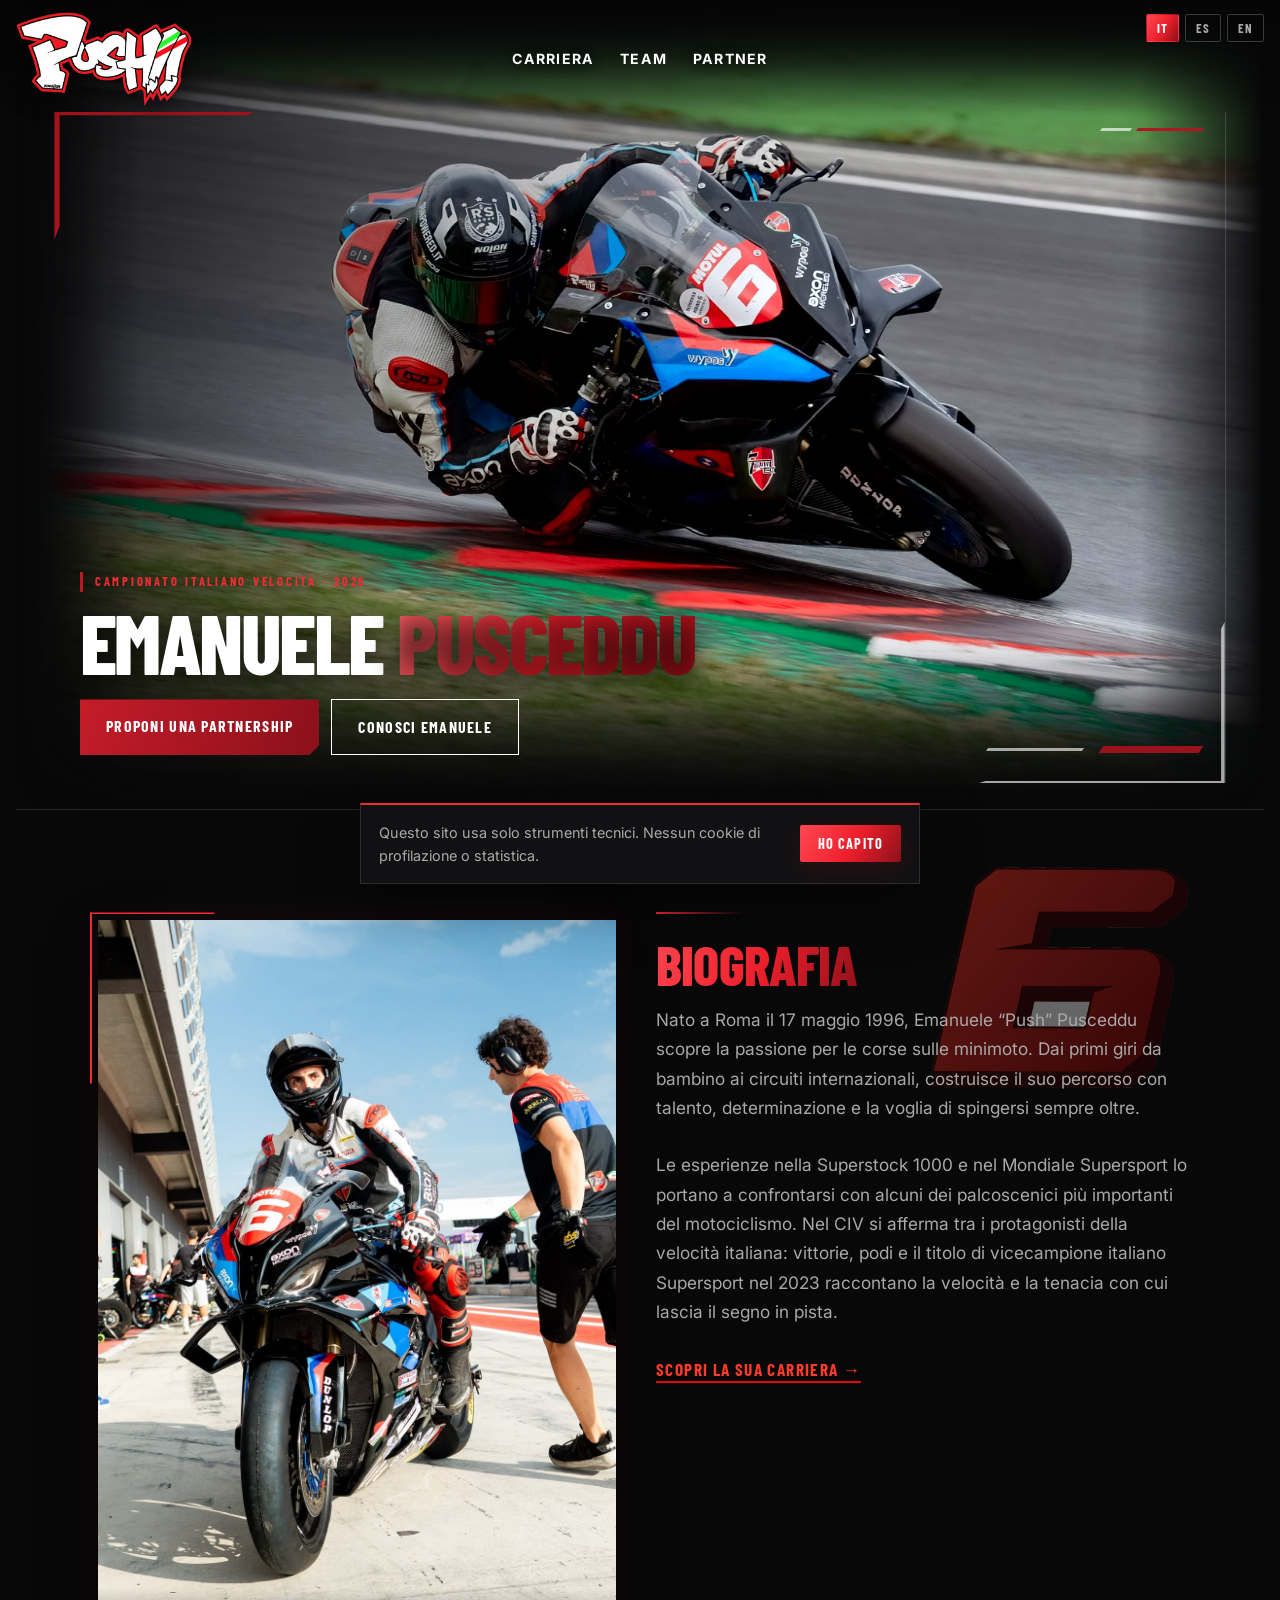
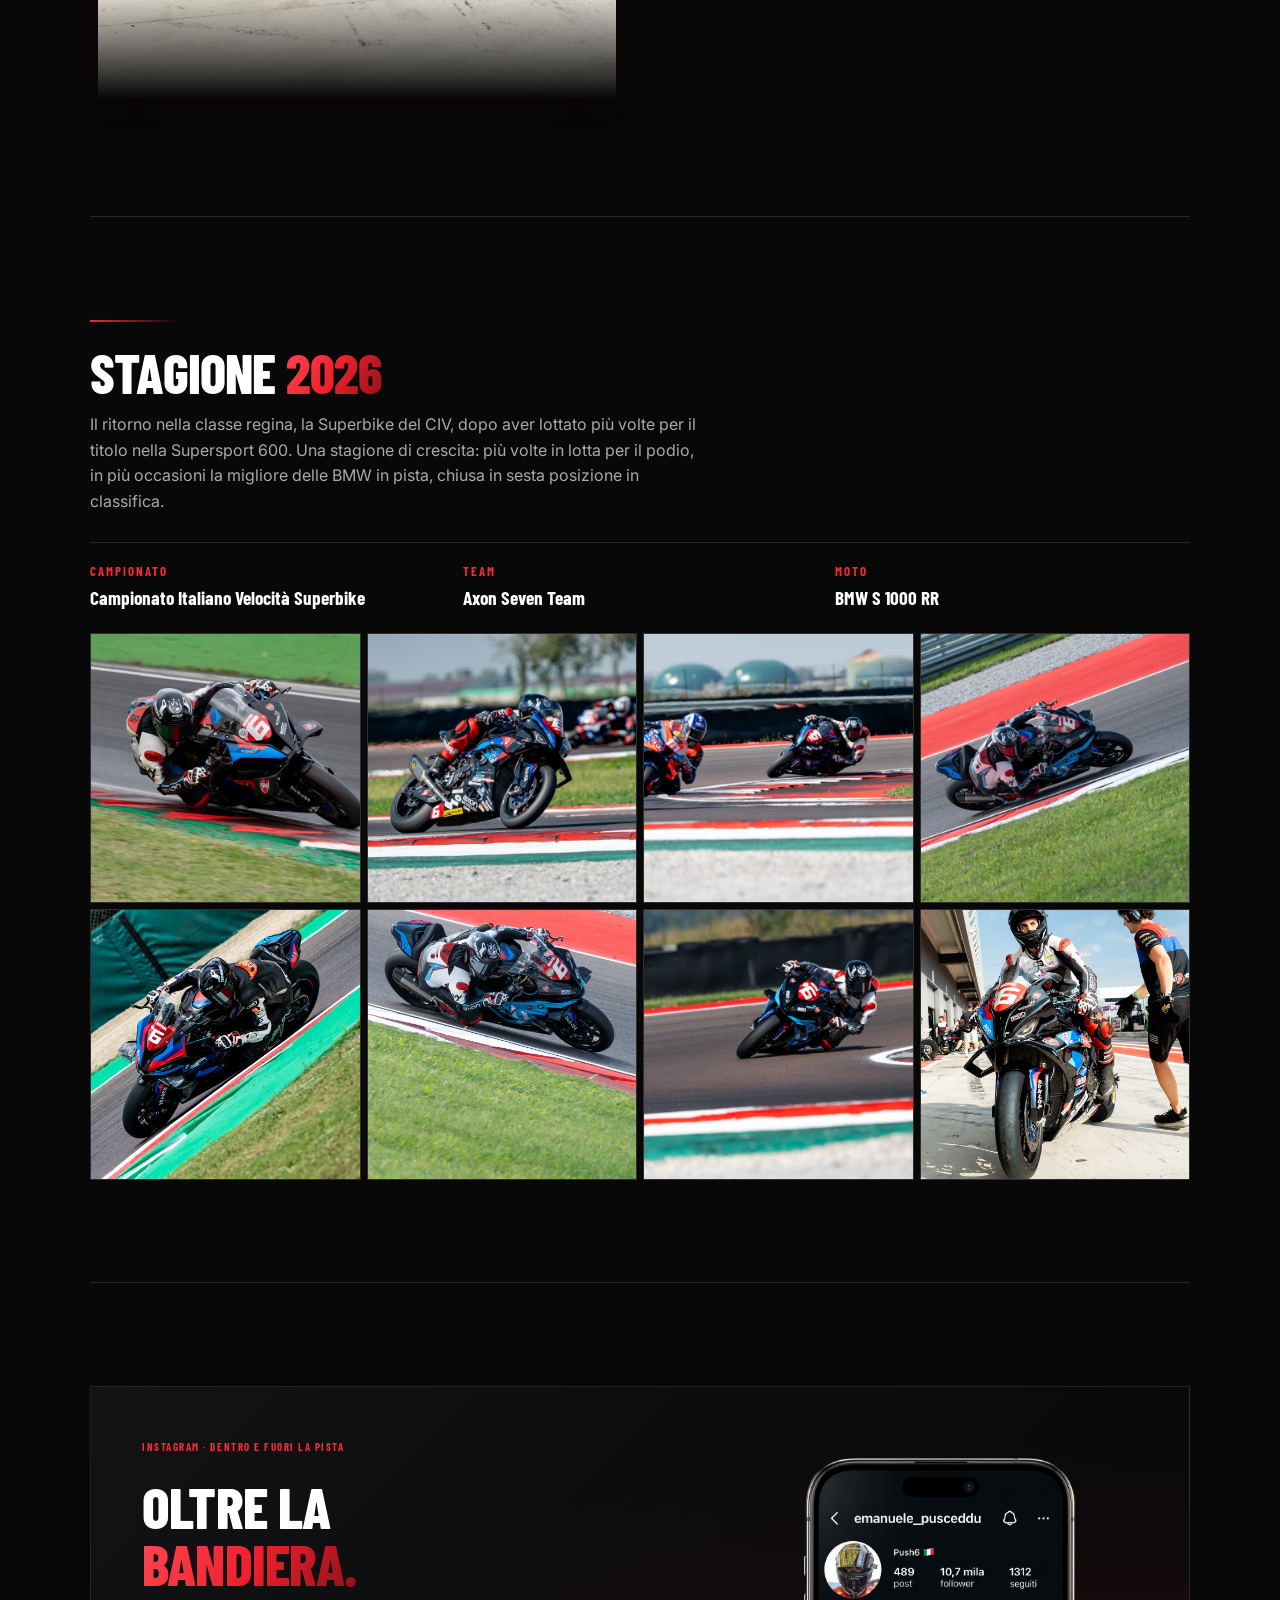
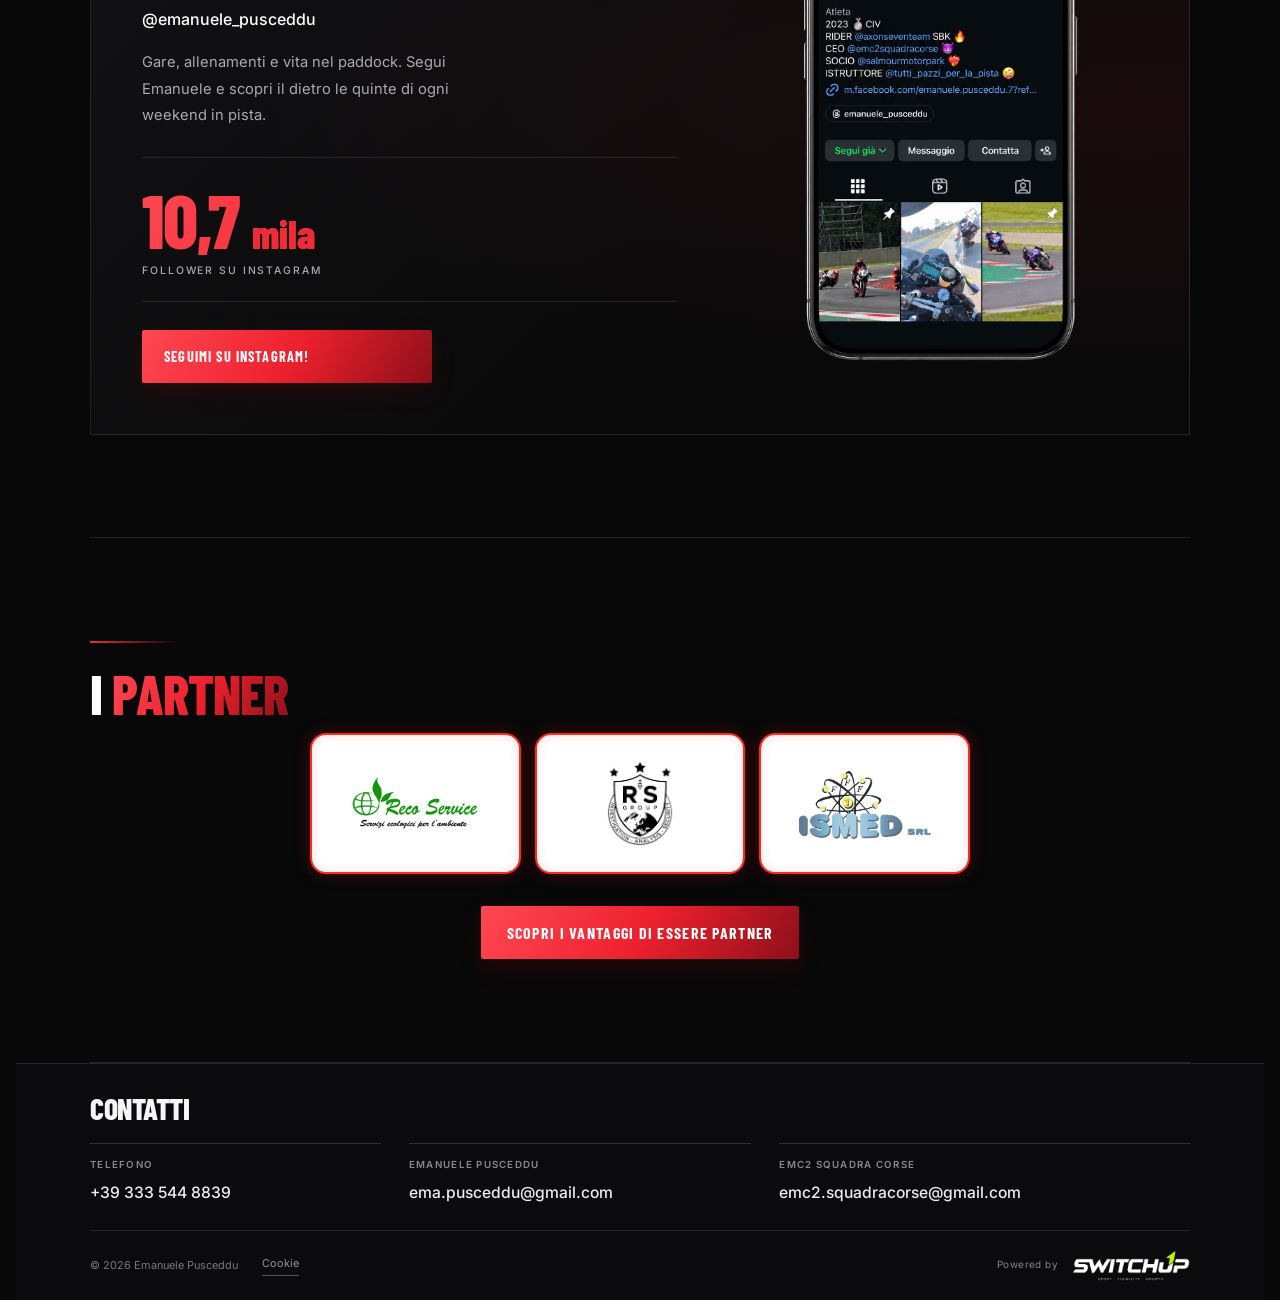
==== commit 9500e39f: "Render biography portrait as responsive image instead of layered background" ====
--- a/index.html
+++ b/index.html
@@ -770,7 +770,7 @@
 }
 </style>
 <link rel="stylesheet" href="footer.css?v=3">
-<link rel="stylesheet" href="responsive-paired.css?v=2">
+<link rel="stylesheet" href="responsive-paired.css?v=3">
 </head>
 <body>
 <div class="race-intro" id="race-intro" aria-label="Emanuele Pusceddu — introduzione" hidden>
@@ -854,7 +854,7 @@
     <section id="profilo">
       <img class="num-deco" src="numero-6-rosso.png" alt="" aria-hidden="true">
       <div class="grid-2">
-        <div class="bio-portrait" role="img" aria-label="Emanuele Pusceddu ai box, con il casco e la tuta da gara"></div>
+        <div class="bio-portrait"><img src="ritratto-emanuele.png" alt="Emanuele Pusceddu ai box, con il casco e la tuta da gara" width="1066" height="1600" loading="lazy"></div>
         <div>
           <div class="rule"></div>
           <h2><span class="red">Biografia</span></h2>
--- a/responsive-paired.css
+++ b/responsive-paired.css
@@ -83,3 +83,7 @@
  .emc-story { margin-top:38px; }
  .emc-story-copy > p:not(.emc-kicker):not(.emc-quote),.career-copy > p:not(.career-label):not(.career-pullquote) { font-size:.8rem; }
 }
+/* Ritratto reale: nessuna dipendenza dalle dimensioni dei livelli di sfondo. */
+#profilo .bio-portrait { background:none; height:auto; min-height:0; aspect-ratio:auto; align-self:center; }
+#profilo .bio-portrait img { display:block; width:100%; height:auto; object-fit:contain; }
+#profilo .bio-portrait::after { content:""; position:absolute; inset:0; pointer-events:none; background:linear-gradient(0deg,#080809,transparent 14%); }
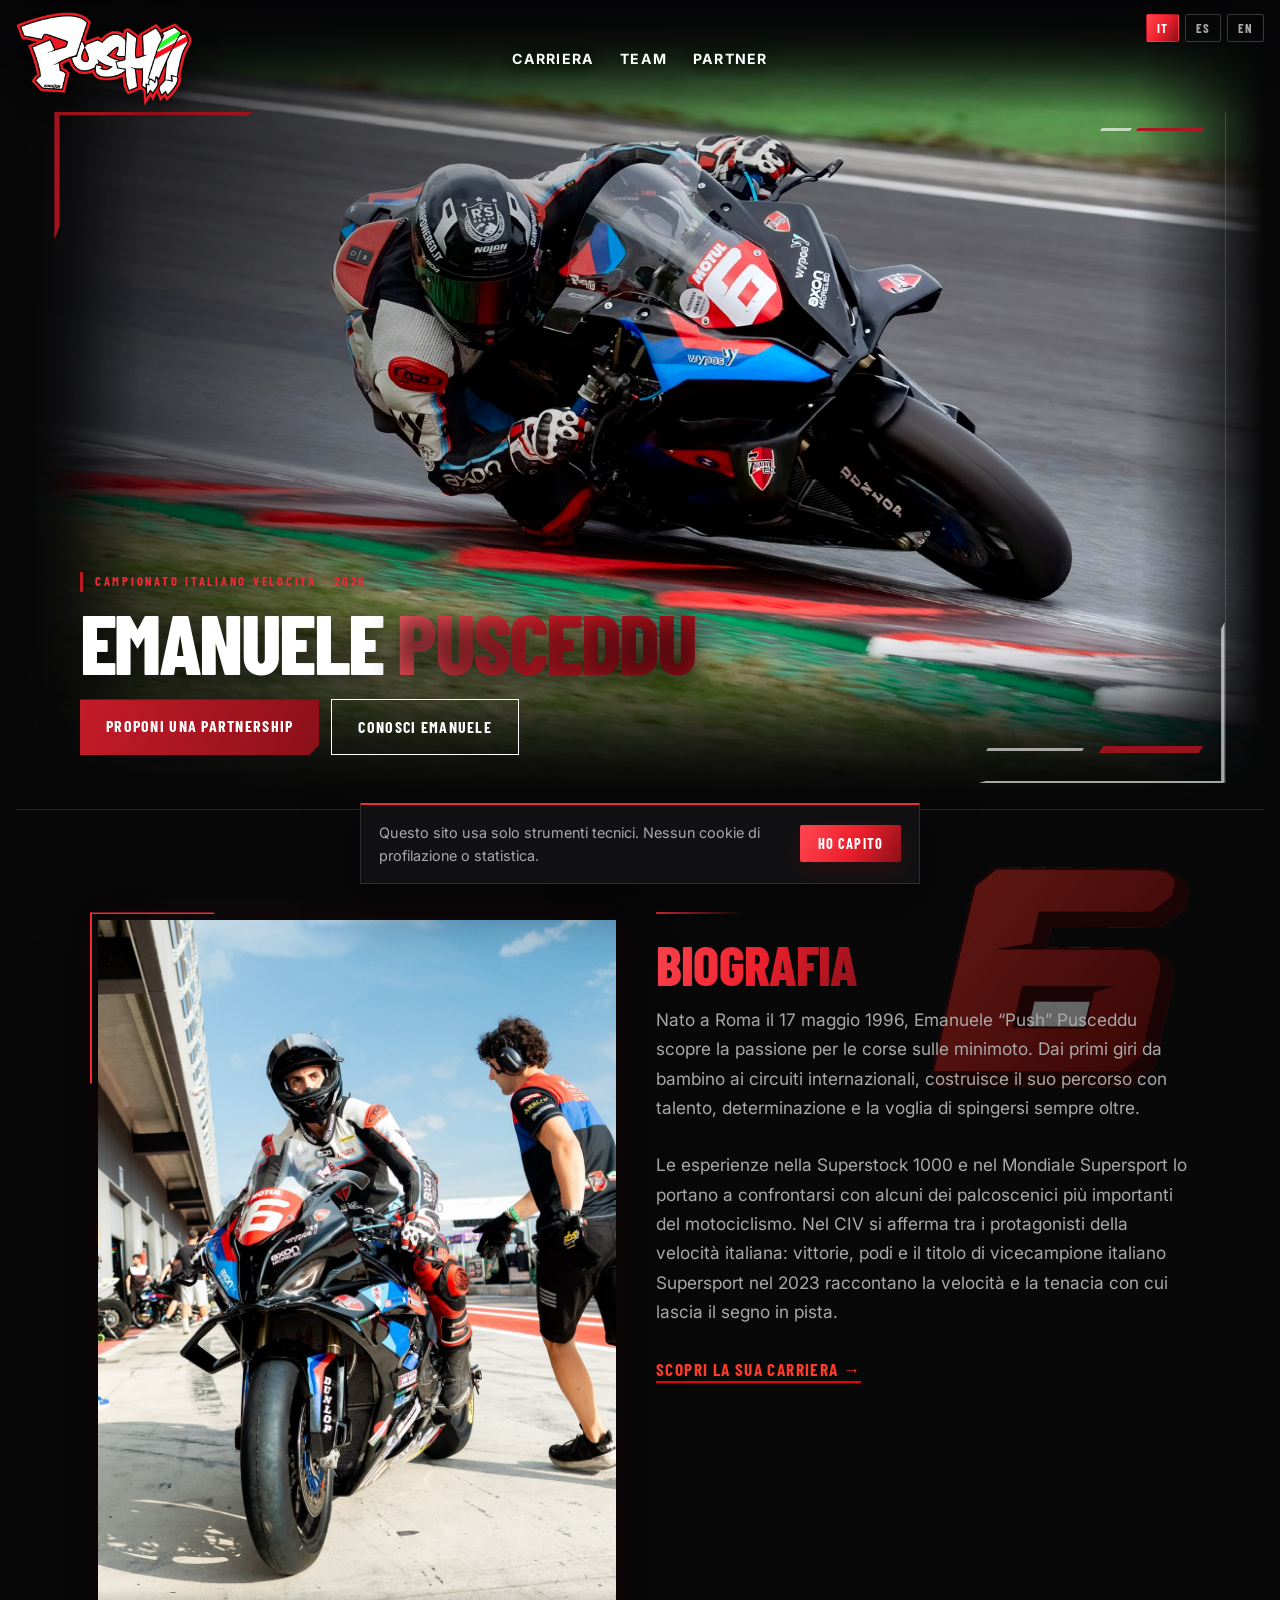
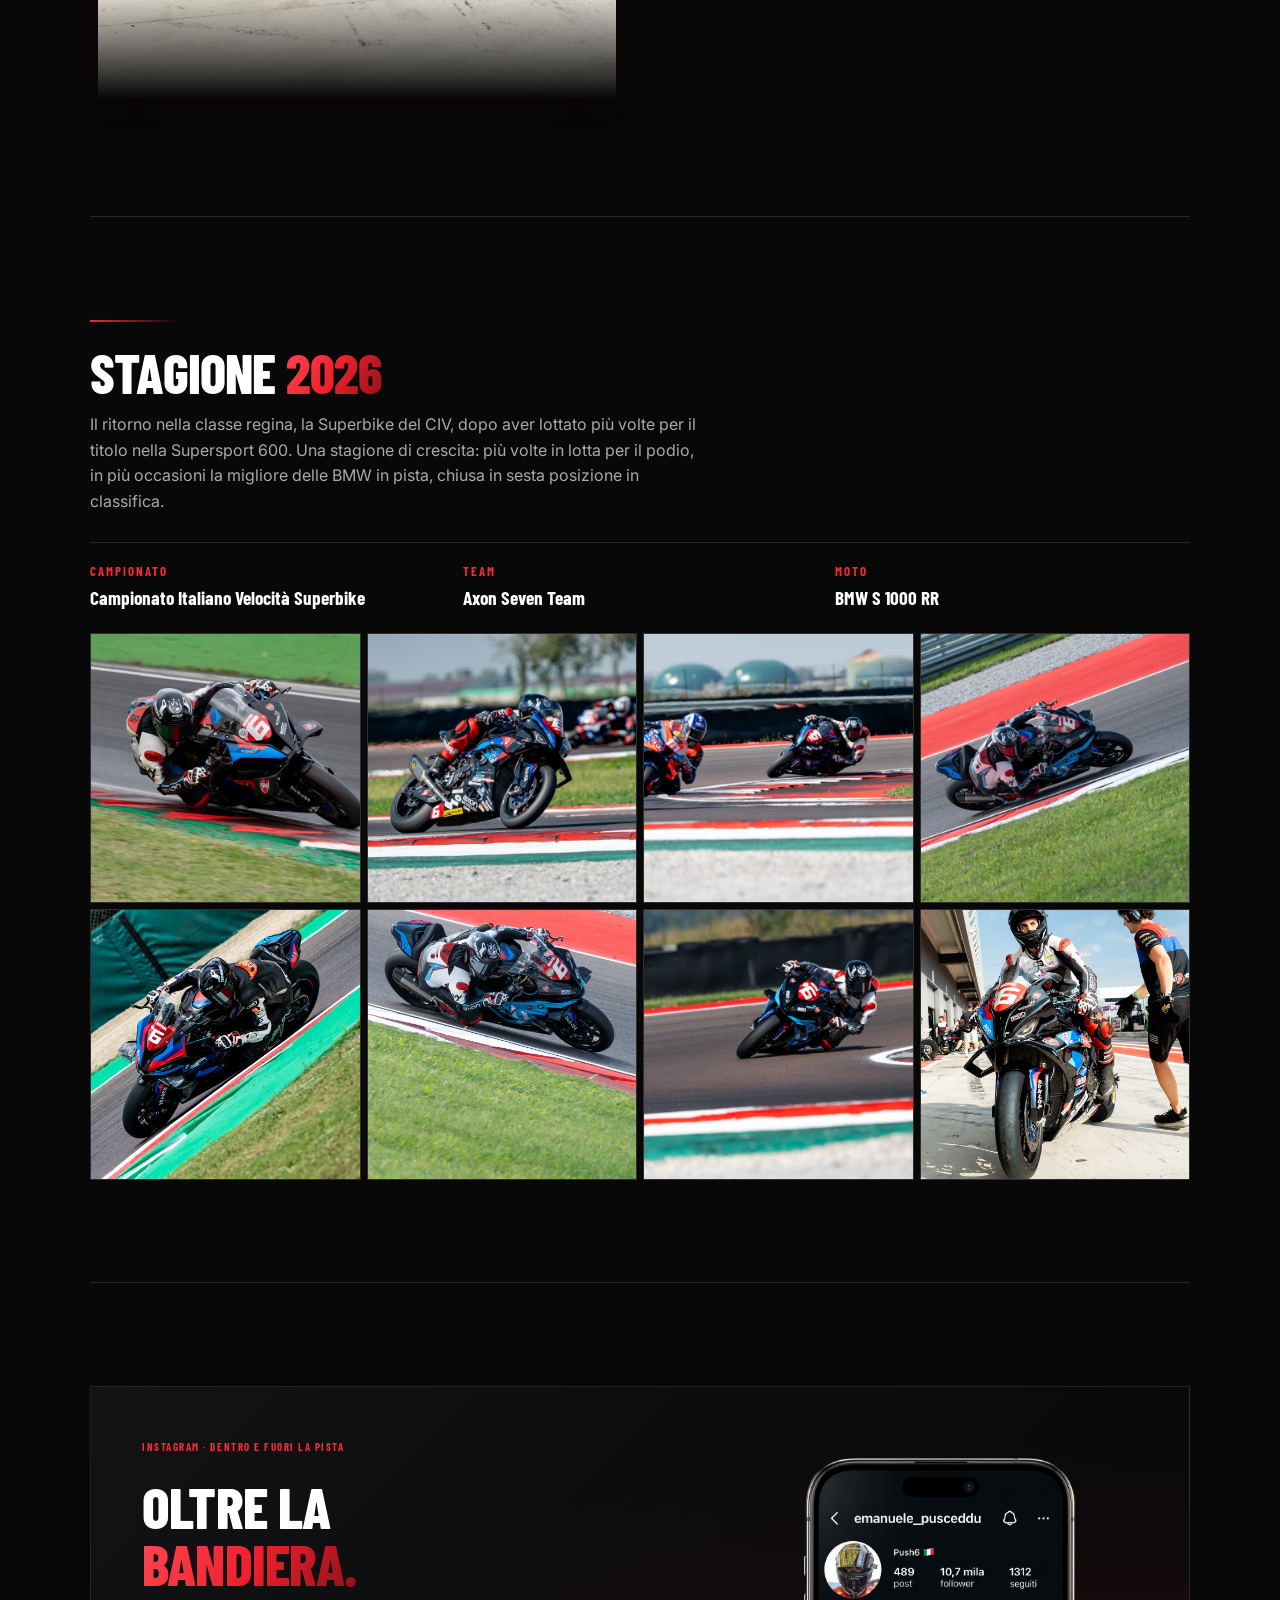
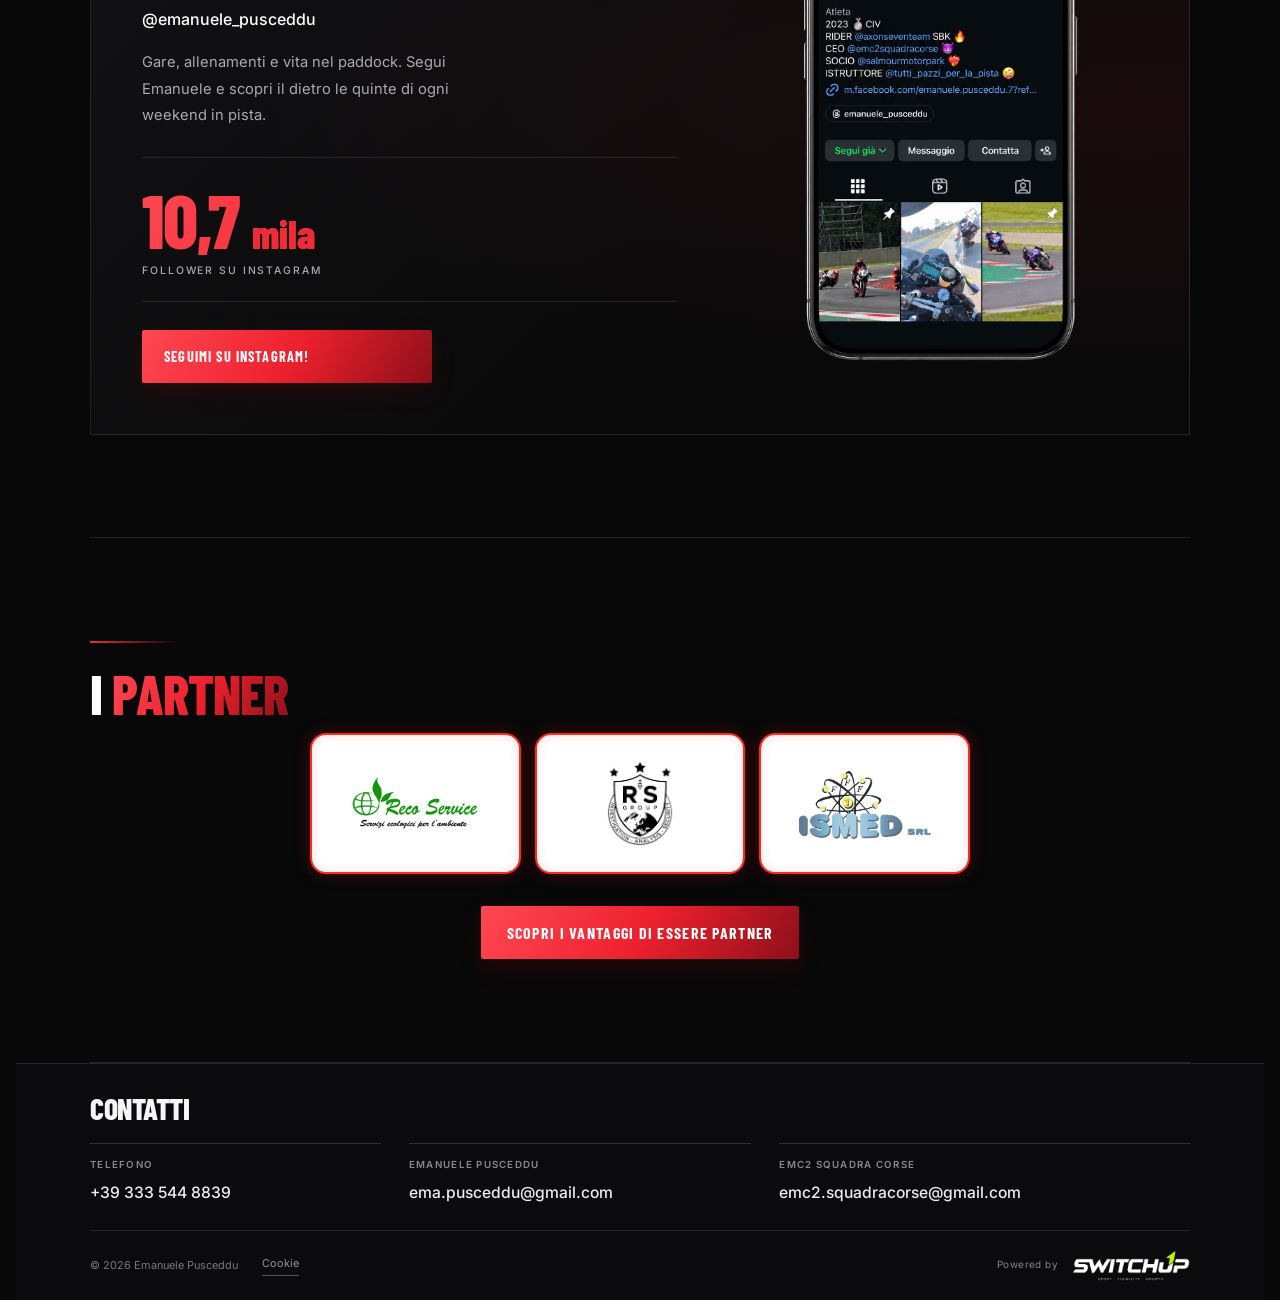
==== commit 551731e7: "Restore original large photo mobile layouts before paired column overrides" ====
--- a/index.html
+++ b/index.html
@@ -768,9 +768,12 @@
  .hero-racing-frame i:nth-child(2) { right:58px; width:20px; }
  .hero-racing-frame i:nth-child(3) { right:14px; bottom:16px; width:42px; height:4px; box-shadow:-54px 0 0 -1px rgba(255,255,255,.6); }
 }
+/* Ritratto esplicito e leggibile anche nella disposizione mobile originale. */
+#profilo .bio-portrait { background:none; height:auto; min-height:0; aspect-ratio:auto; }
+#profilo .bio-portrait img { display:block; width:100%; height:auto; }
+#profilo .bio-portrait::after { content:""; position:absolute; inset:0; pointer-events:none; background:linear-gradient(0deg,#080809,transparent 14%); }
 </style>
 <link rel="stylesheet" href="footer.css?v=3">
-<link rel="stylesheet" href="responsive-paired.css?v=3">
 </head>
 <body>
 <div class="race-intro" id="race-intro" aria-label="Emanuele Pusceddu — introduzione" hidden>
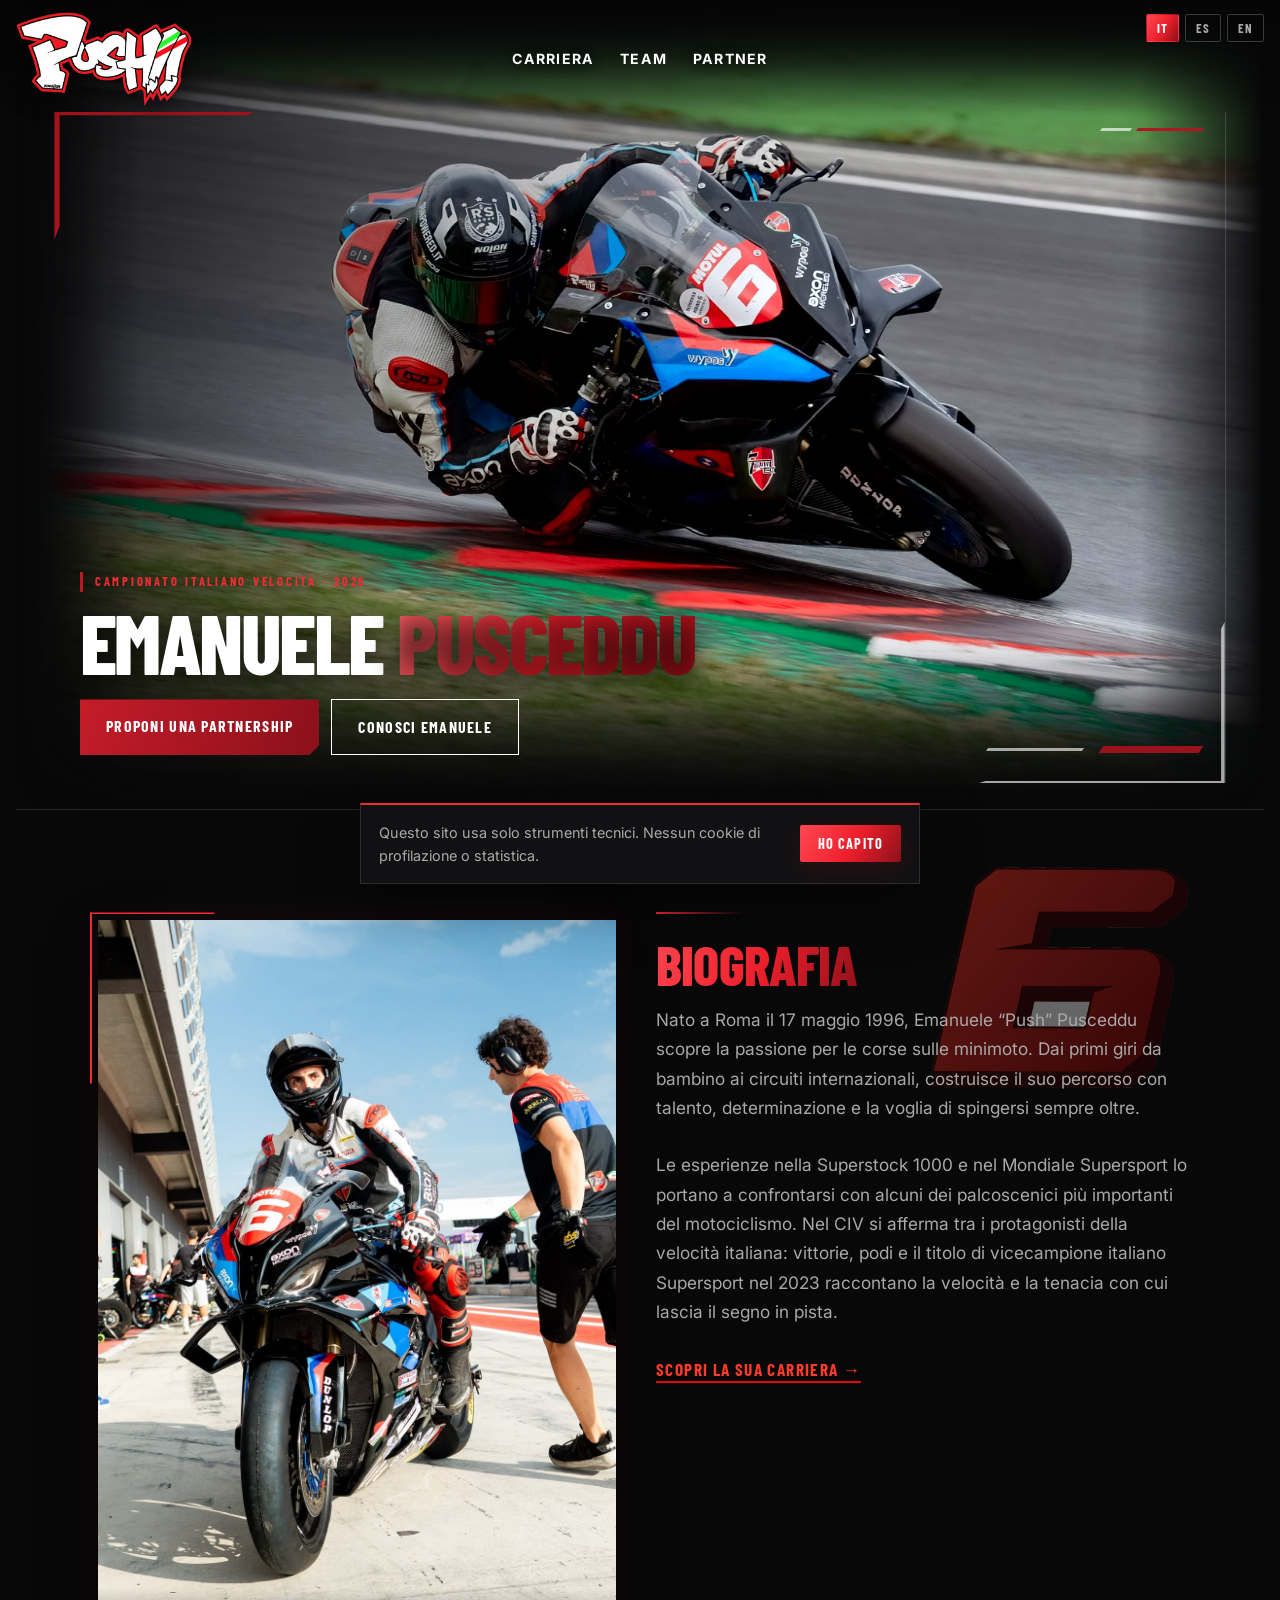
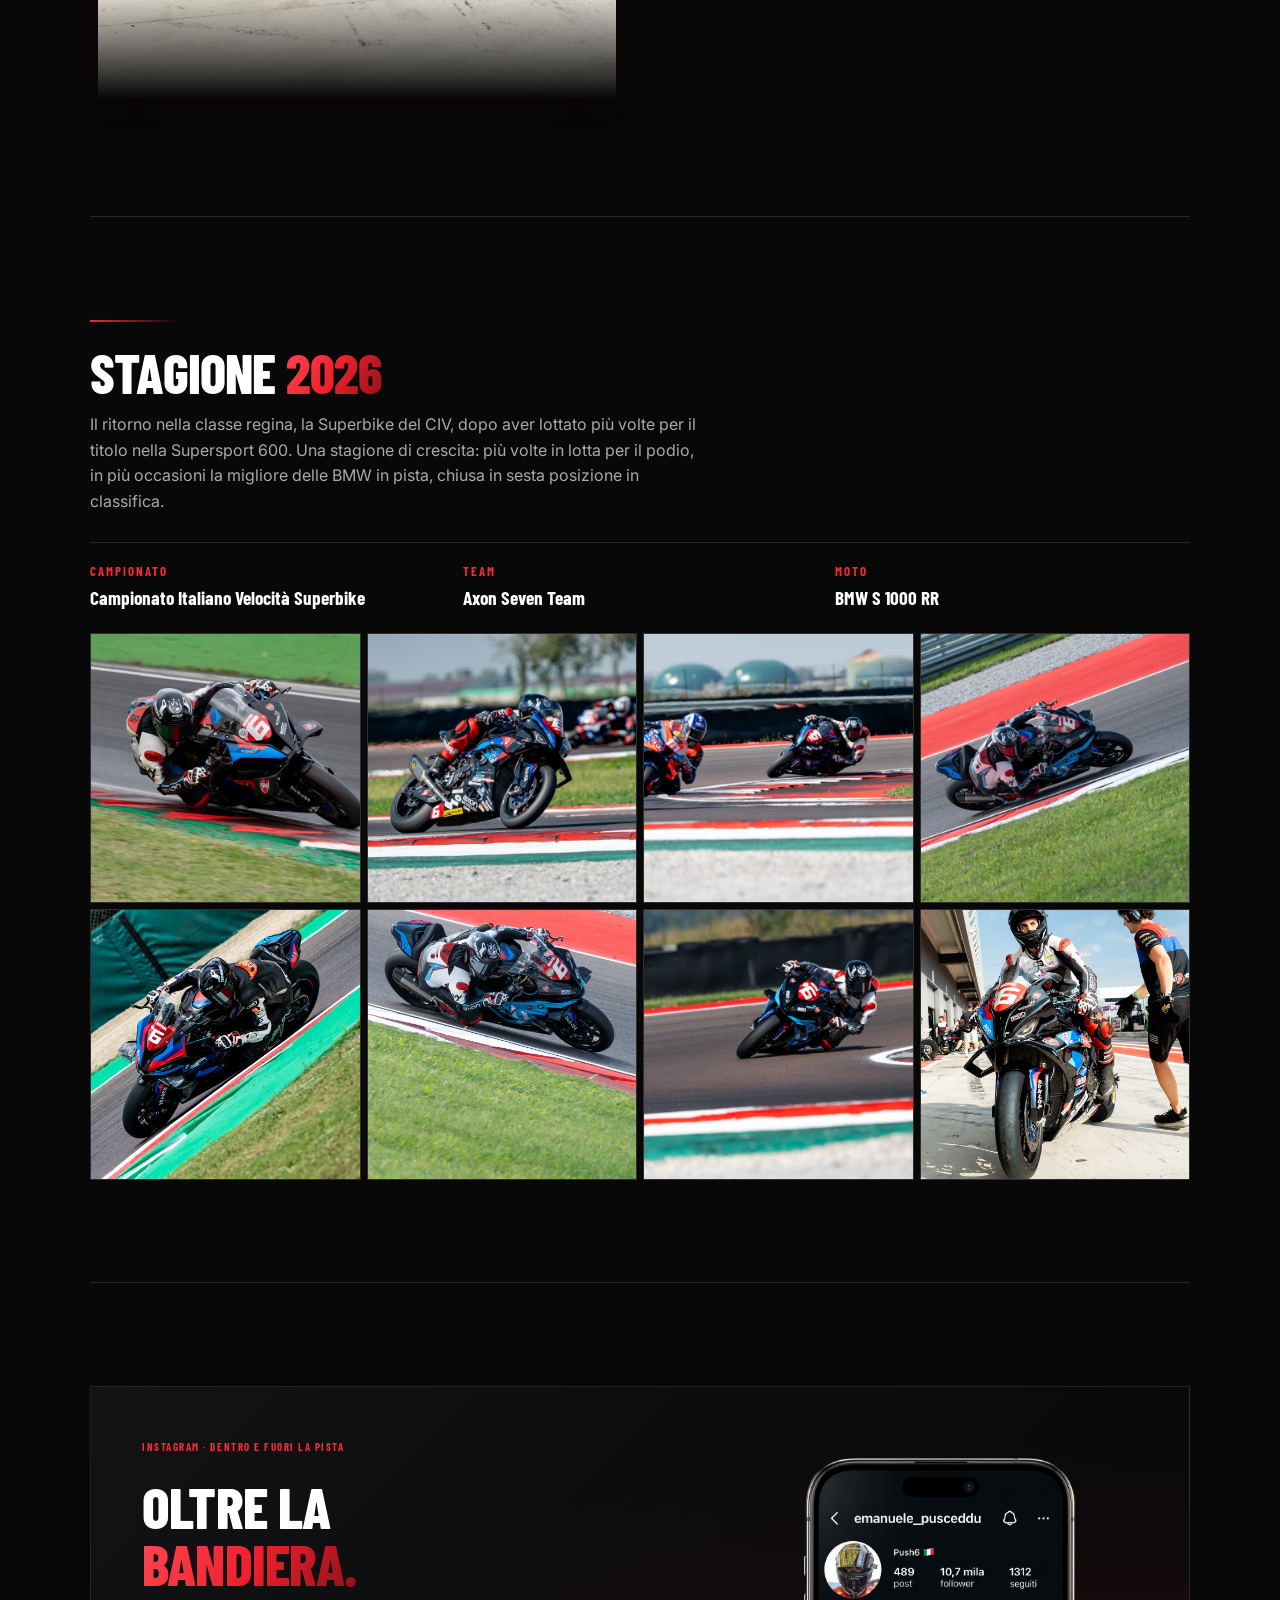
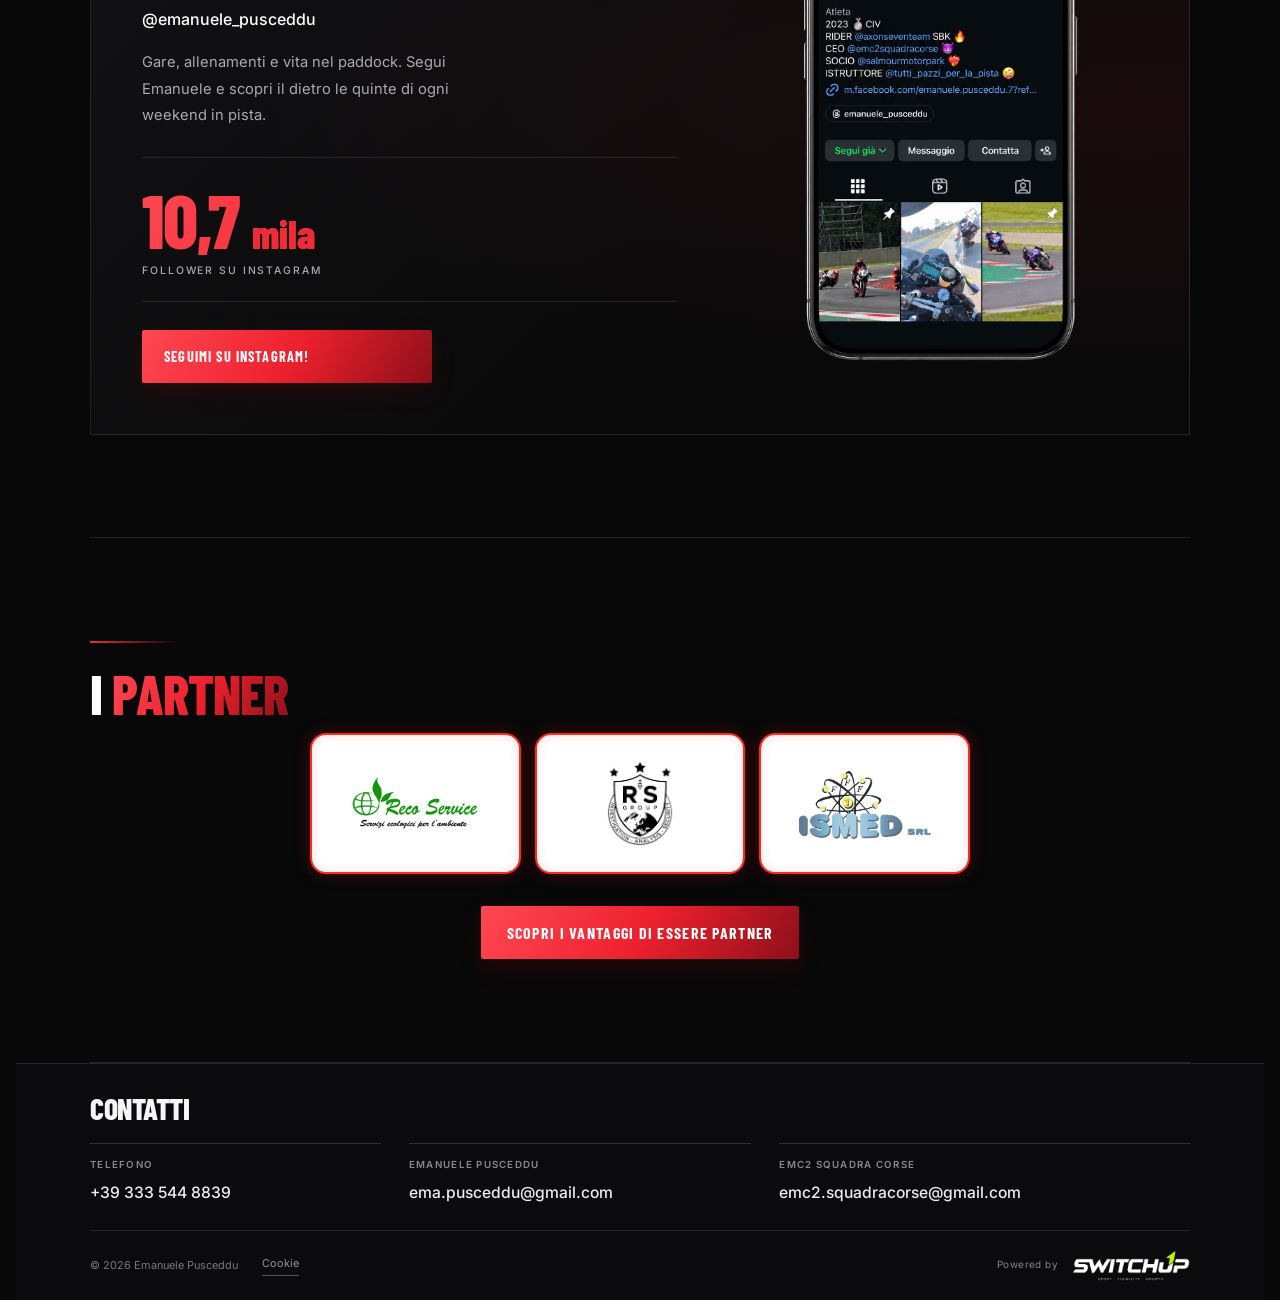
==== commit 2e09380c: "Connect partnership and team forms to their respective email recipients" ====
--- a/index.html
+++ b/index.html
@@ -1008,7 +1008,15 @@
       status.textContent = 'Compila nome, email e messaggio.';
       return;
     }
-    status.textContent = 'Invio non ancora collegato: il messaggio non è stato inviato.';
+    var fields = new FormData(form);
+    var body = 'Nome e cognome: ' + fields.get('nome') + '\n'
+      + 'Azienda: ' + (fields.get('azienda') || '—') + '\n'
+      + 'Email: ' + fields.get('email') + '\n\n'
+      + fields.get('messaggio');
+    var destination = 'mailto:ema.pusceddu@gmail.com?subject=' + encodeURIComponent('Richiesta partnership · Emanuele Pusceddu')
+      + '&body=' + encodeURIComponent(body);
+    status.textContent = 'Si apre la tua app email con il messaggio compilato. Premi Invia nell’app per inviarlo.';
+    window.location.href = destination;
   });
 })();
 </script>
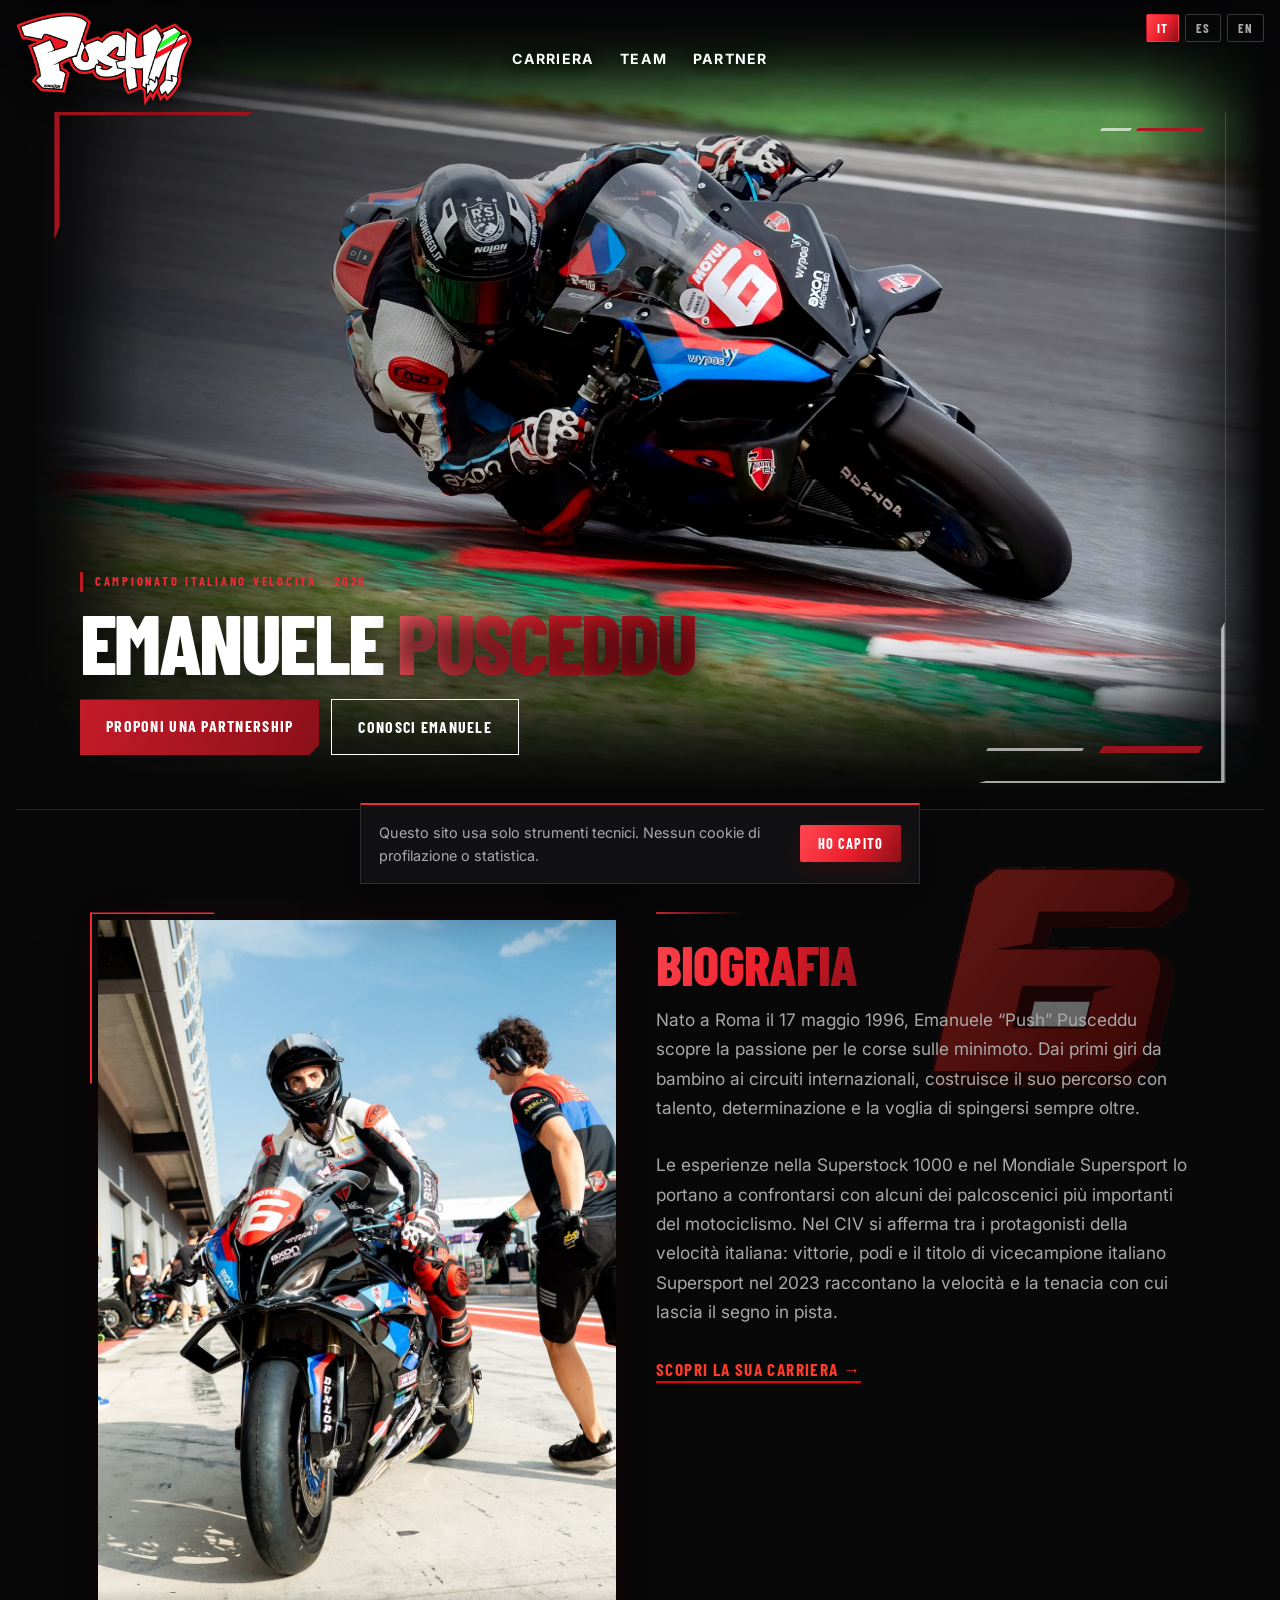
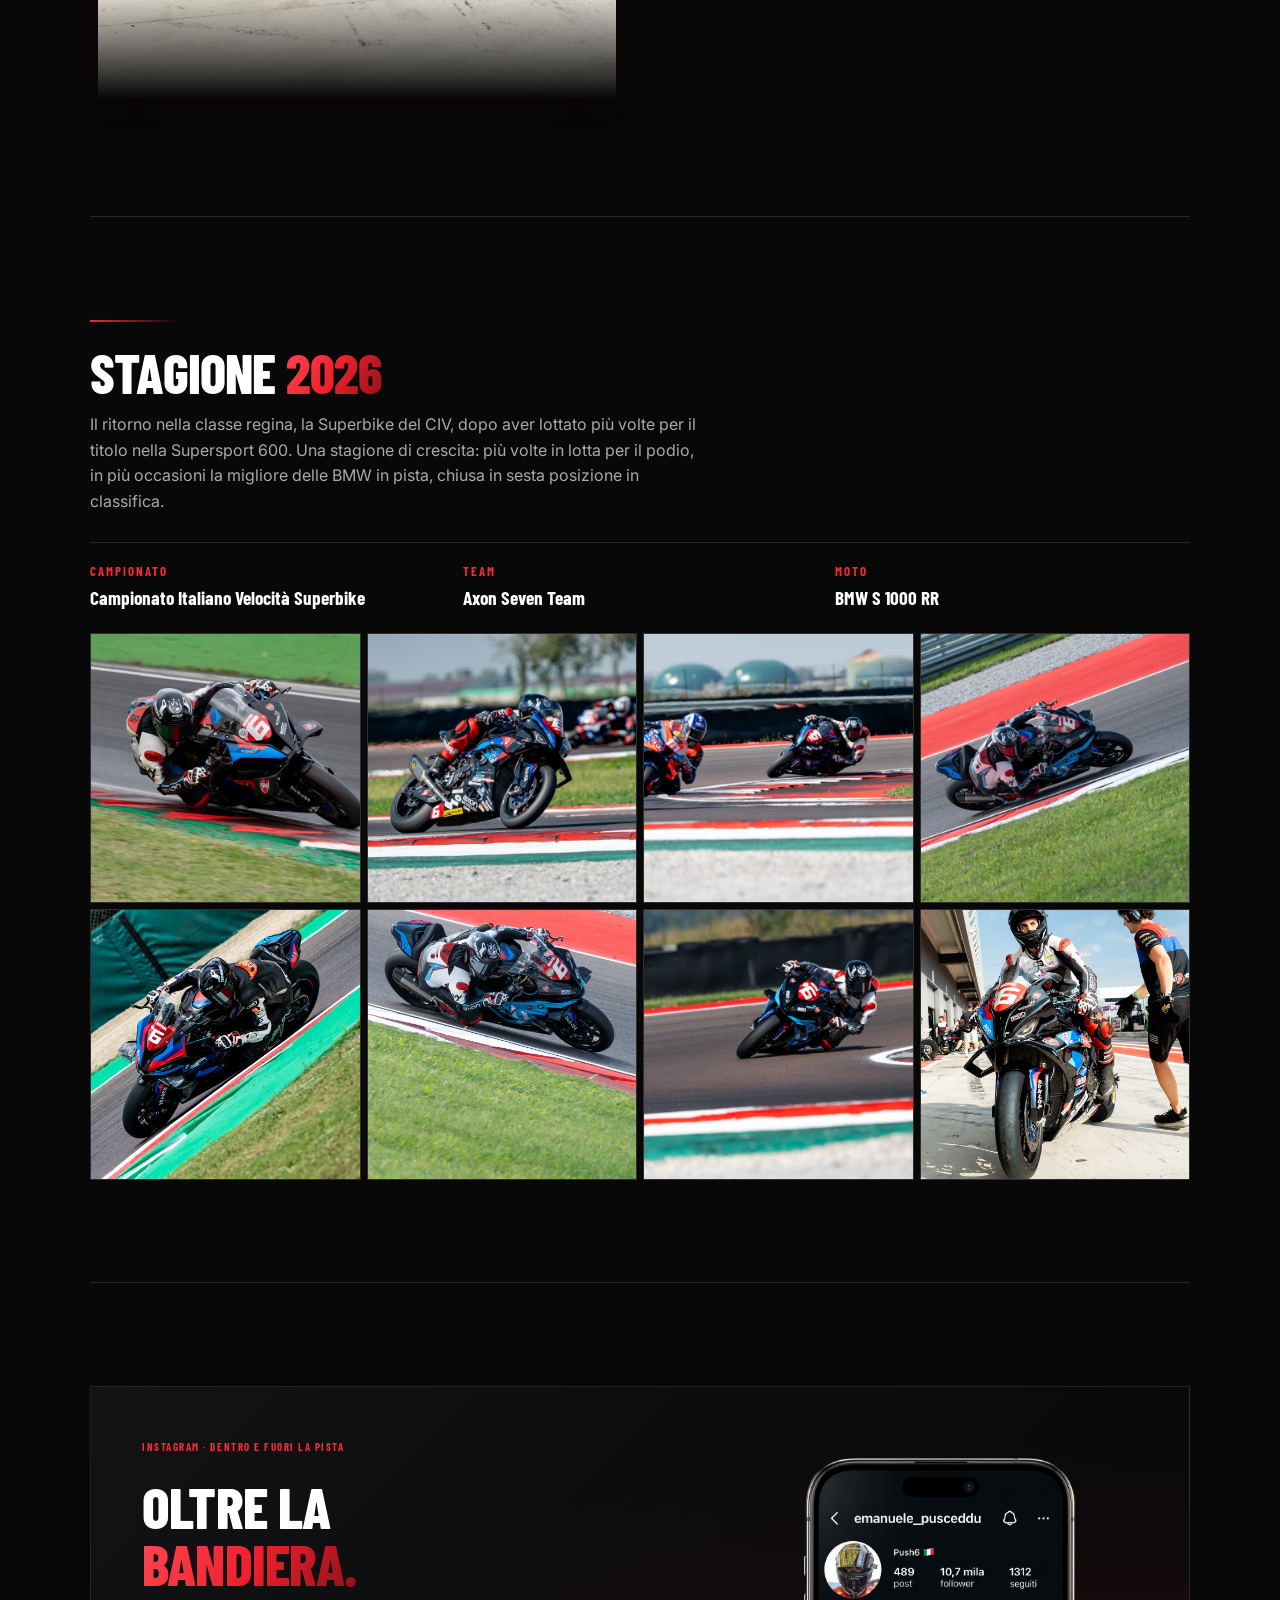
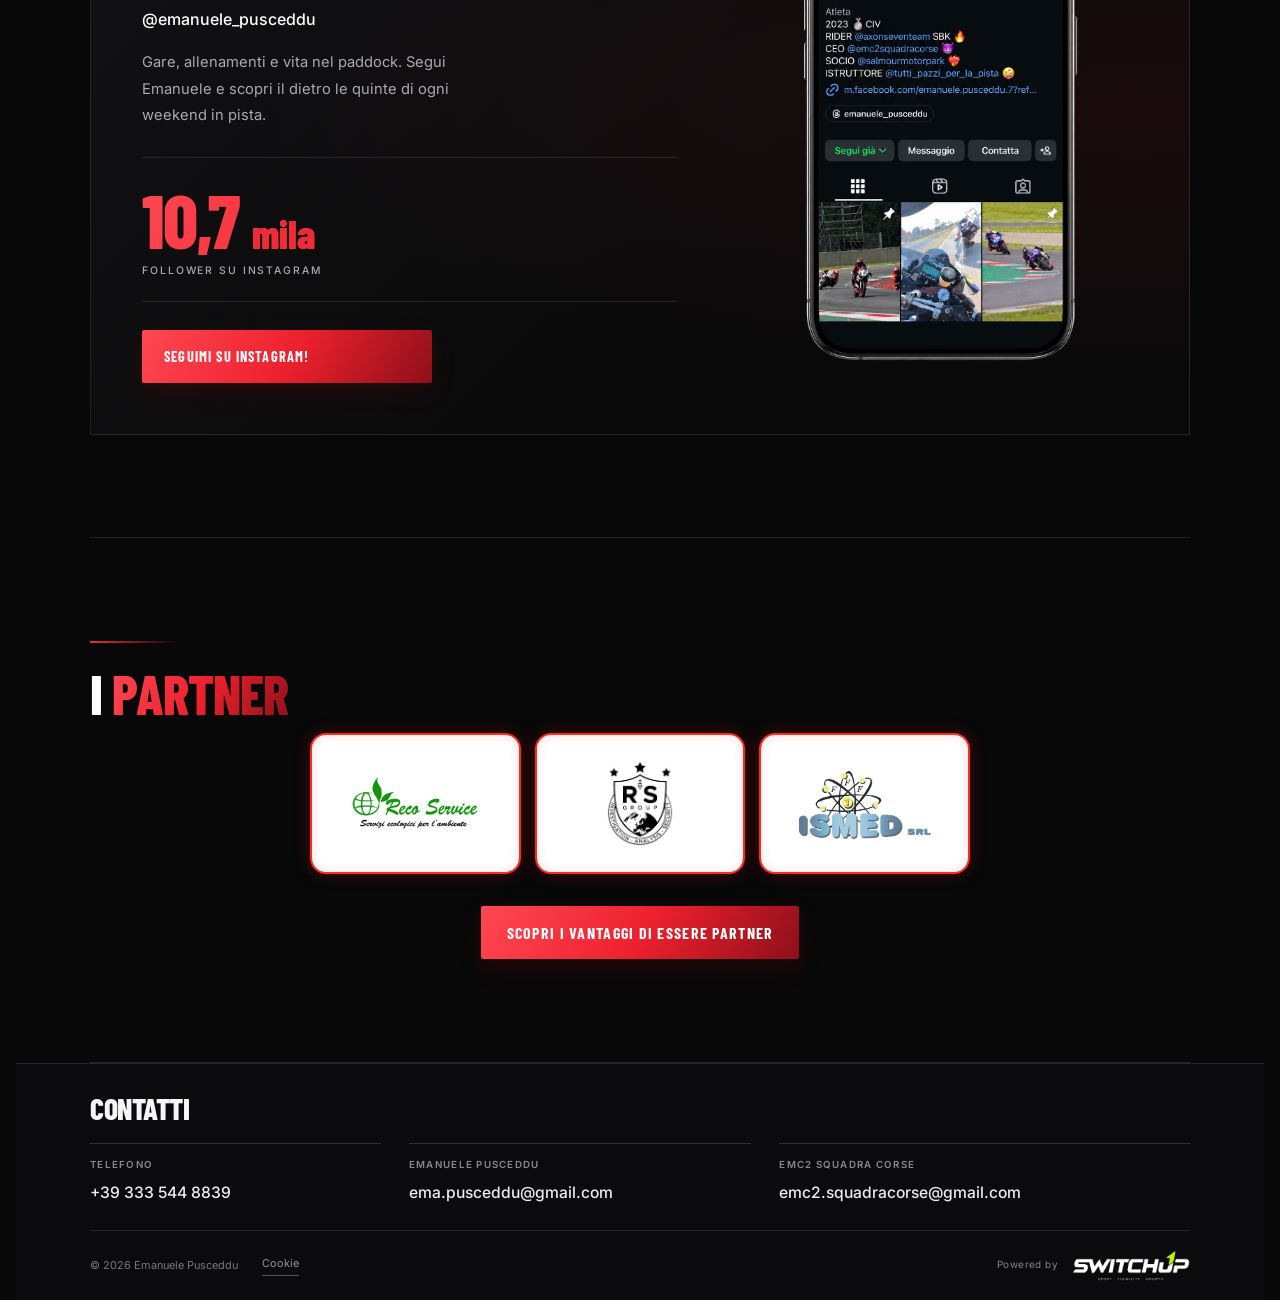
==== commit 5aa69214: "Complete active page translations, polish career copy and remove obsolete contact fallback" ====
--- a/index.html
+++ b/index.html
@@ -847,7 +847,7 @@
       <p class="eyebrow">Campionato Italiano Velocità · 2026</p>
       <h1>Emanuele <span class="accent">Pusceddu</span></h1>
       <div class="actions">
-        <a class="btn" href="contatti.html" data-contact-open>Proponi una partnership</a>
+        <a class="btn" href="#contatti-footer" data-contact-open>Proponi una partnership</a>
         <a class="btn ghost" href="#profilo">Conosci Emanuele</a>
       </div>
     </div>
@@ -943,6 +943,7 @@
     <button type="button" class="mail-close" id="mail-close" aria-label="Chiudi">×</button>
   </div>
   <form id="mail-form" novalidate>
+    <input type="text" name="_honey" tabindex="-1" autocomplete="off" aria-hidden="true" style="display:none">
     <label class="mail-field">Nome e cognome
       <input type="text" name="nome" autocomplete="name" required>
     </label>
@@ -1005,18 +1006,29 @@
   form.addEventListener('submit', function (e) {
     e.preventDefault();
     if (!form.checkValidity()) {
-      status.textContent = 'Compila nome, email e messaggio.';
+      status.textContent = window.siteText ? window.siteText('Compila nome, email e messaggio.') : 'Compila nome, email e messaggio.';
       return;
     }
     var fields = new FormData(form);
-    var body = 'Nome e cognome: ' + fields.get('nome') + '\n'
-      + 'Azienda: ' + (fields.get('azienda') || '—') + '\n'
-      + 'Email: ' + fields.get('email') + '\n\n'
-      + fields.get('messaggio');
-    var destination = 'mailto:ema.pusceddu@gmail.com?subject=' + encodeURIComponent('Richiesta partnership · Emanuele Pusceddu')
-      + '&body=' + encodeURIComponent(body);
-    status.textContent = 'Si apre la tua app email con il messaggio compilato. Premi Invia nell’app per inviarlo.';
-    window.location.href = destination;
+    if (fields.get('_honey')) return;
+    fields.set('_subject', 'Partnership · Emanuele Pusceddu');
+    fields.set('_template', 'table');
+    fields.set('_url', window.location.href);
+    var button = form.querySelector('[type="submit"]');
+    button.disabled = true;
+    status.textContent = window.siteText ? window.siteText('Invio in corso…') : 'Invio in corso…';
+    fetch('https://formsubmit.co/ajax/ema.pusceddu@gmail.com', {
+      method: 'POST', body: fields, headers: { 'Accept': 'application/json' }
+    }).then(function(response) {
+      if (!response.ok) throw new Error('http');
+      return response.json();
+    }).then(function(result) {
+      if (result.success !== true && result.success !== 'true') throw new Error('delivery');
+      status.textContent = window.siteText ? window.siteText('Messaggio inviato. Grazie per averci contattato!') : 'Messaggio inviato. Grazie per averci contattato!';
+      form.reset();
+    }).catch(function() {
+      status.textContent = window.siteText ? window.siteText('Invio non riuscito. Riprova tra poco oppure scrivi a ema.pusceddu@gmail.com.') : 'Invio non riuscito. Riprova tra poco oppure scrivi a ema.pusceddu@gmail.com.';
+    }).finally(function() { button.disabled = false; });
   });
 })();
 </script>
@@ -1069,6 +1081,6 @@
   });
 })();
 </script>
-<script src="i18n.js" defer></script>
+<script src="i18n.js?v=review1" defer></script>
 </body>
 </html>
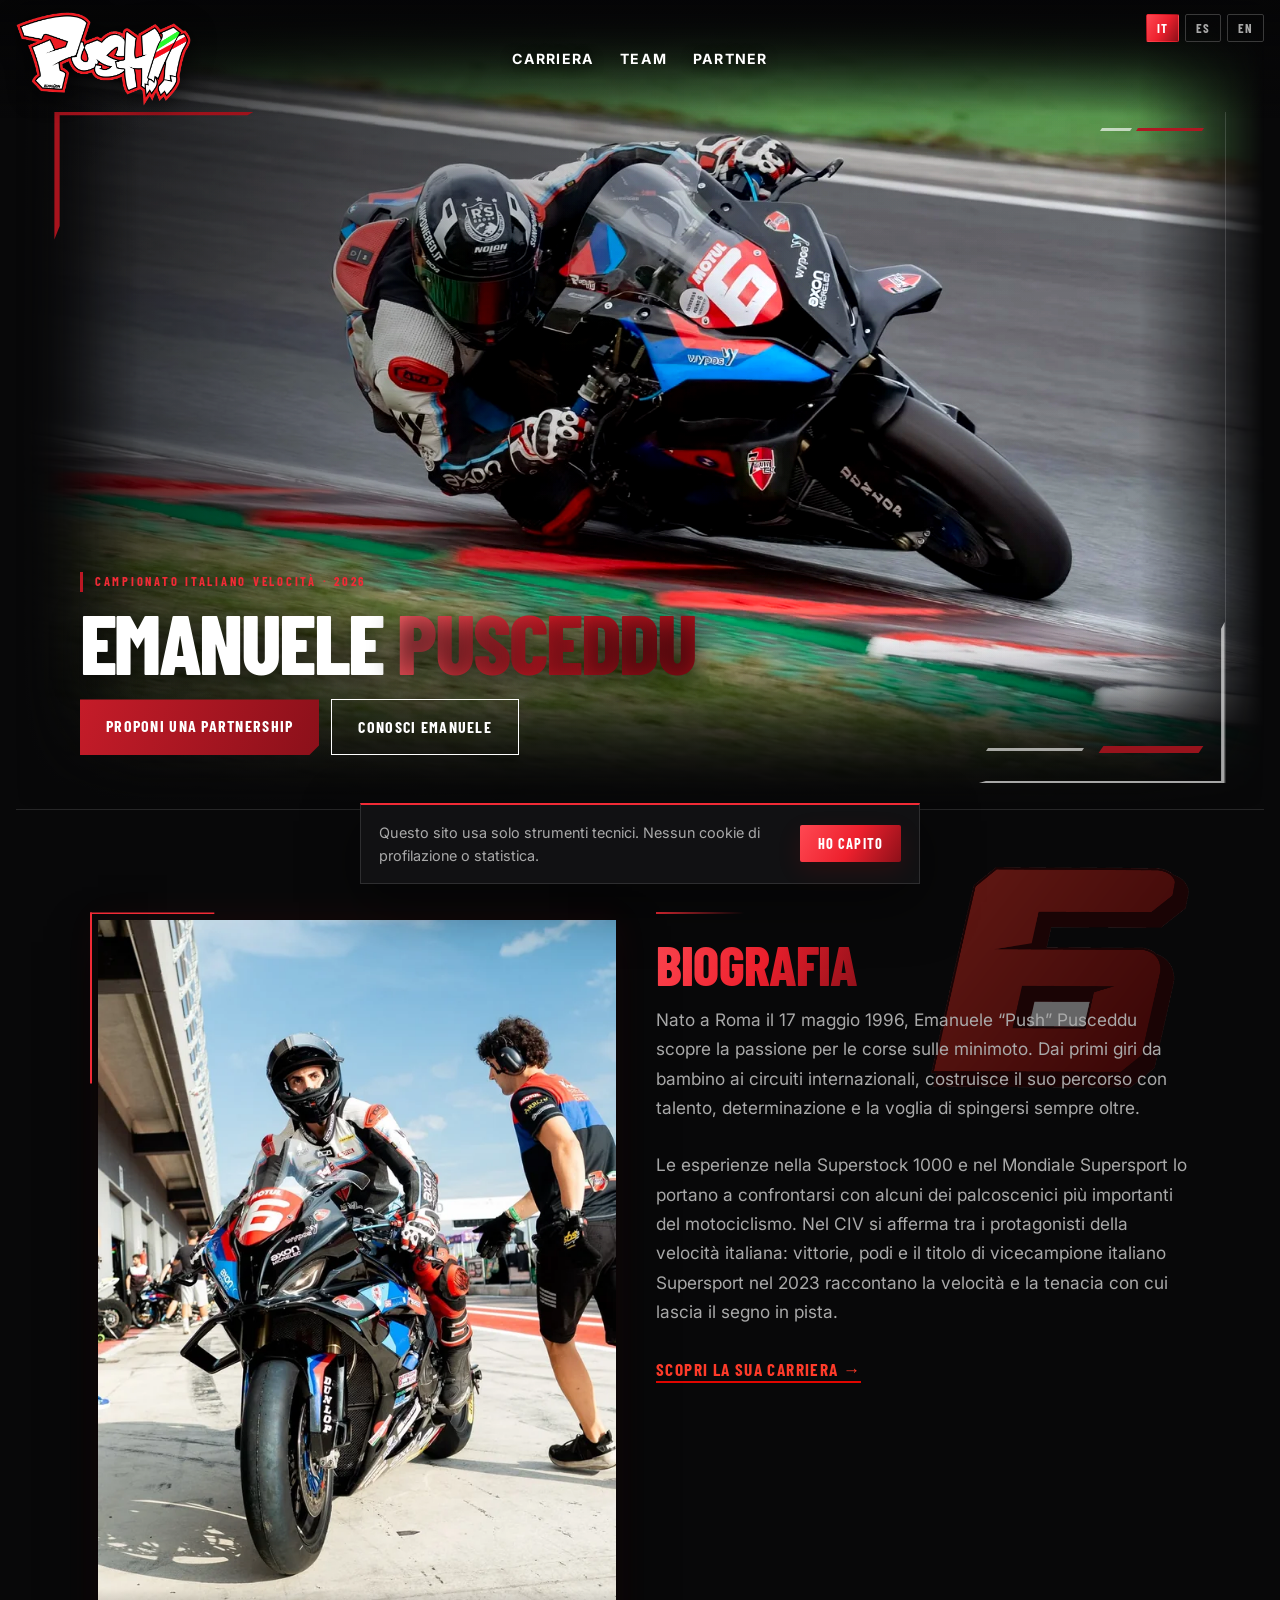
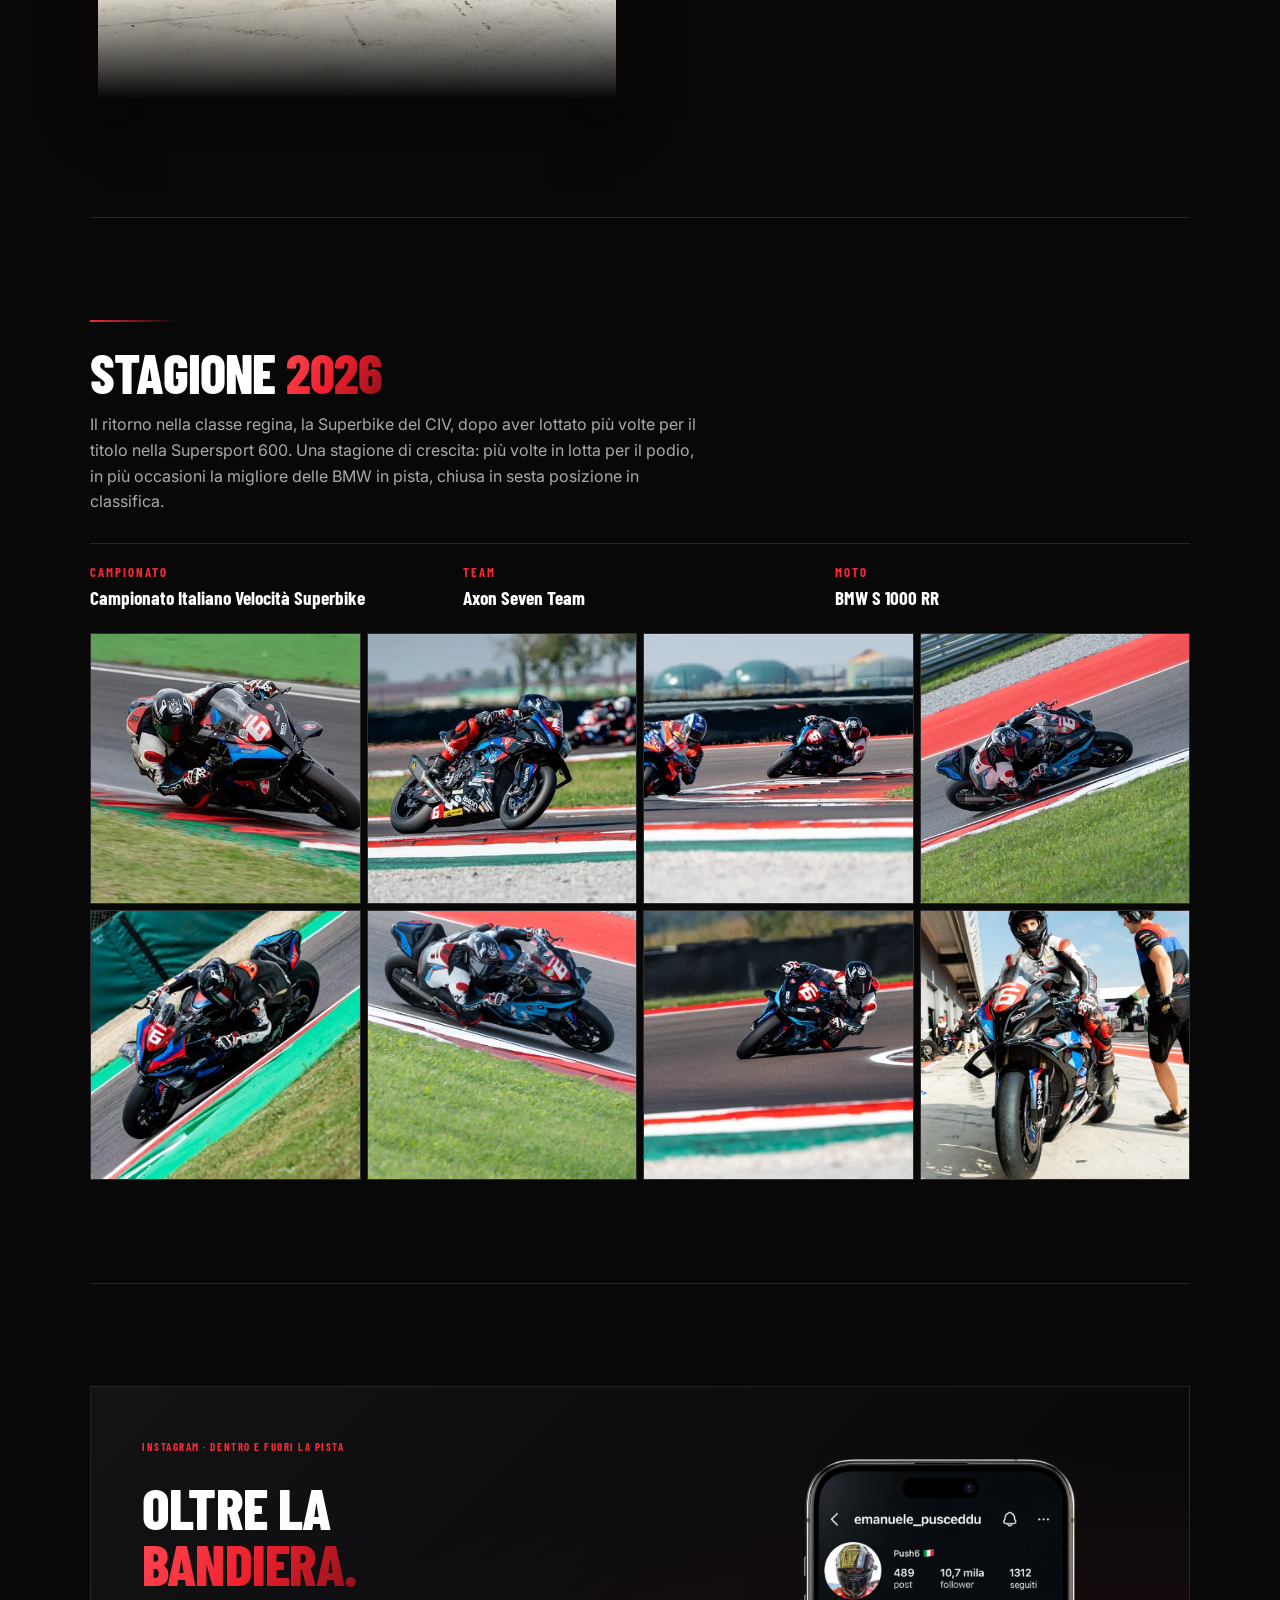
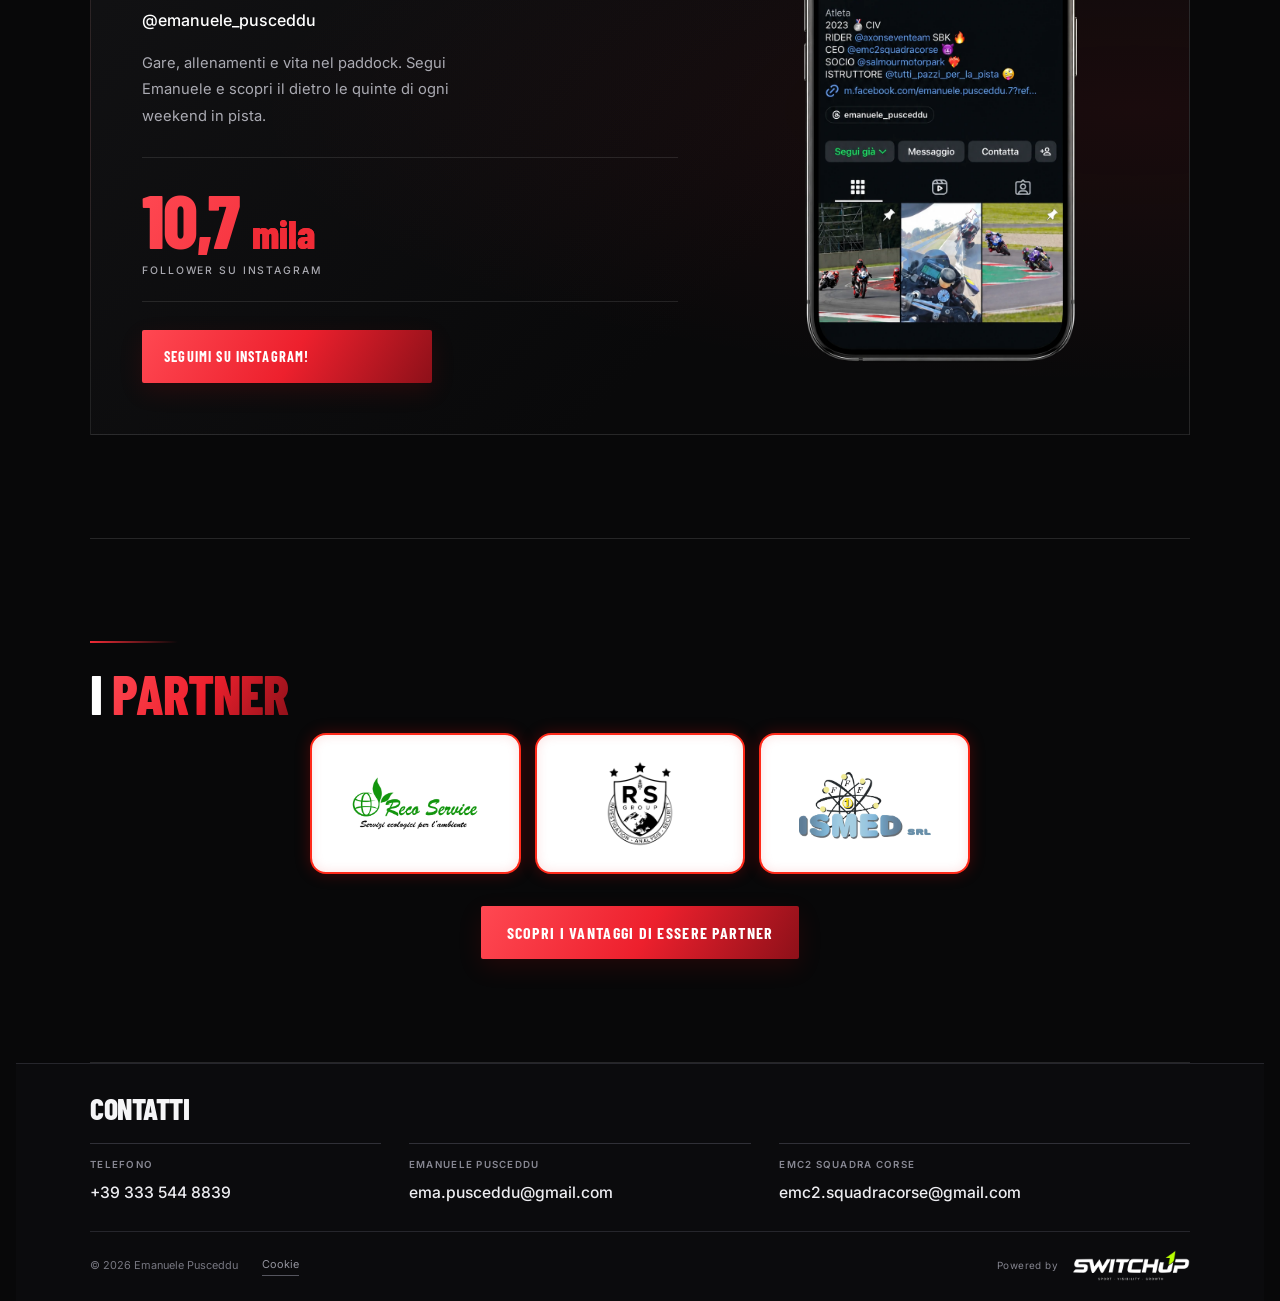
==== commit fd4a169c: "Optimize active site images with WebP responsive sources and shared hero asset" ====
--- a/index.html
+++ b/index.html
@@ -408,7 +408,7 @@
     linear-gradient(90deg, rgba(8,8,9,.36) 0%, rgba(8,8,9,.22) 32%, rgba(8,8,9,.02) 64%, rgba(8,8,9,.01) 100%),
     linear-gradient(0deg, rgba(8,8,9,.24) 0%, rgba(8,8,9,0) 52%, rgba(8,8,9,.05) 100%),
     radial-gradient(68% 85% at 77% 44%, rgba(241,43,54,.06), transparent 65%),
-    url("[data-uri]");
+    url("optimized/hero-4543e78cb9.webp");
   background-size: cover, cover, cover, cover;
   background-position: center, center, center, 56% 50%;
   background-repeat: no-repeat;
@@ -422,7 +422,7 @@
       linear-gradient(90deg, rgba(8,8,9,.32) 0%, rgba(8,8,9,.20) 48%, rgba(8,8,9,.02) 100%),
       linear-gradient(0deg, rgba(8,8,9,.24) 0%, rgba(8,8,9,0) 58%, rgba(8,8,9,.05) 100%),
       radial-gradient(75% 70% at 75% 42%, rgba(241,43,54,.06), transparent 65%),
-      url("[data-uri]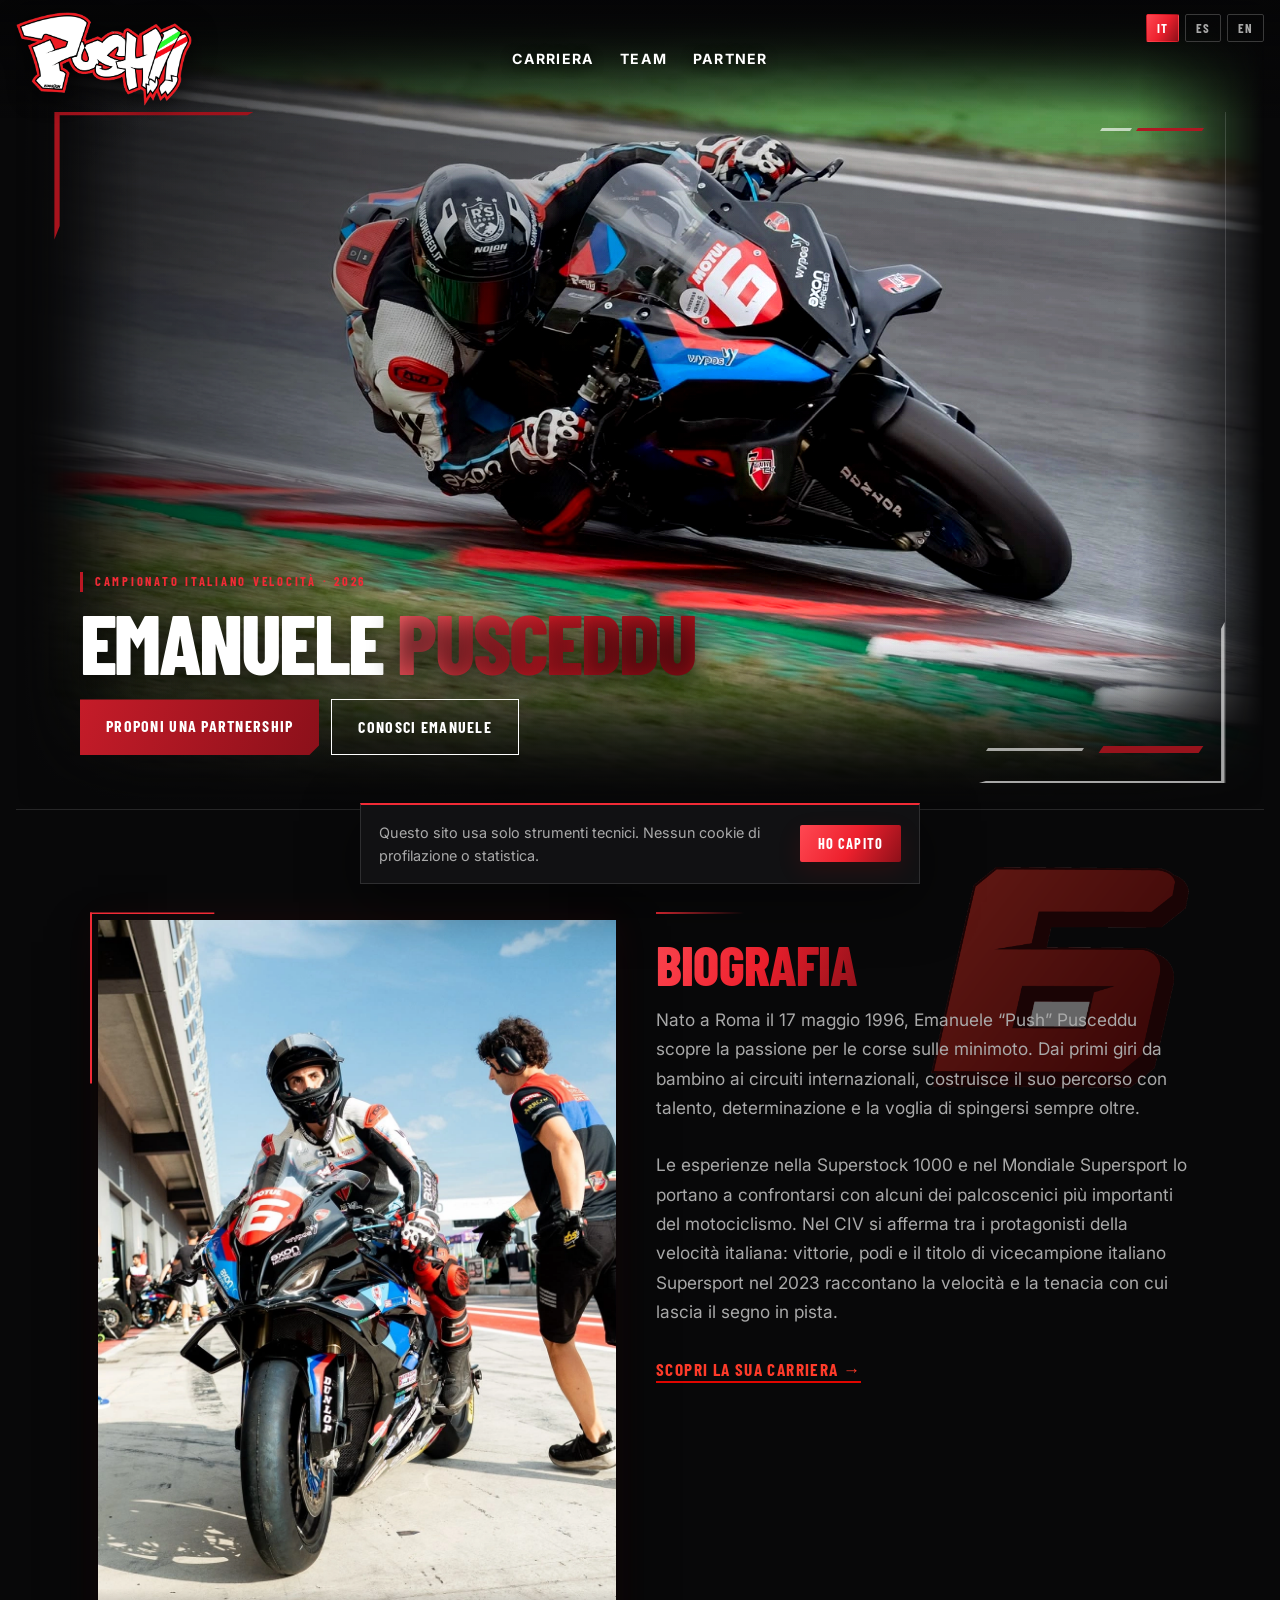
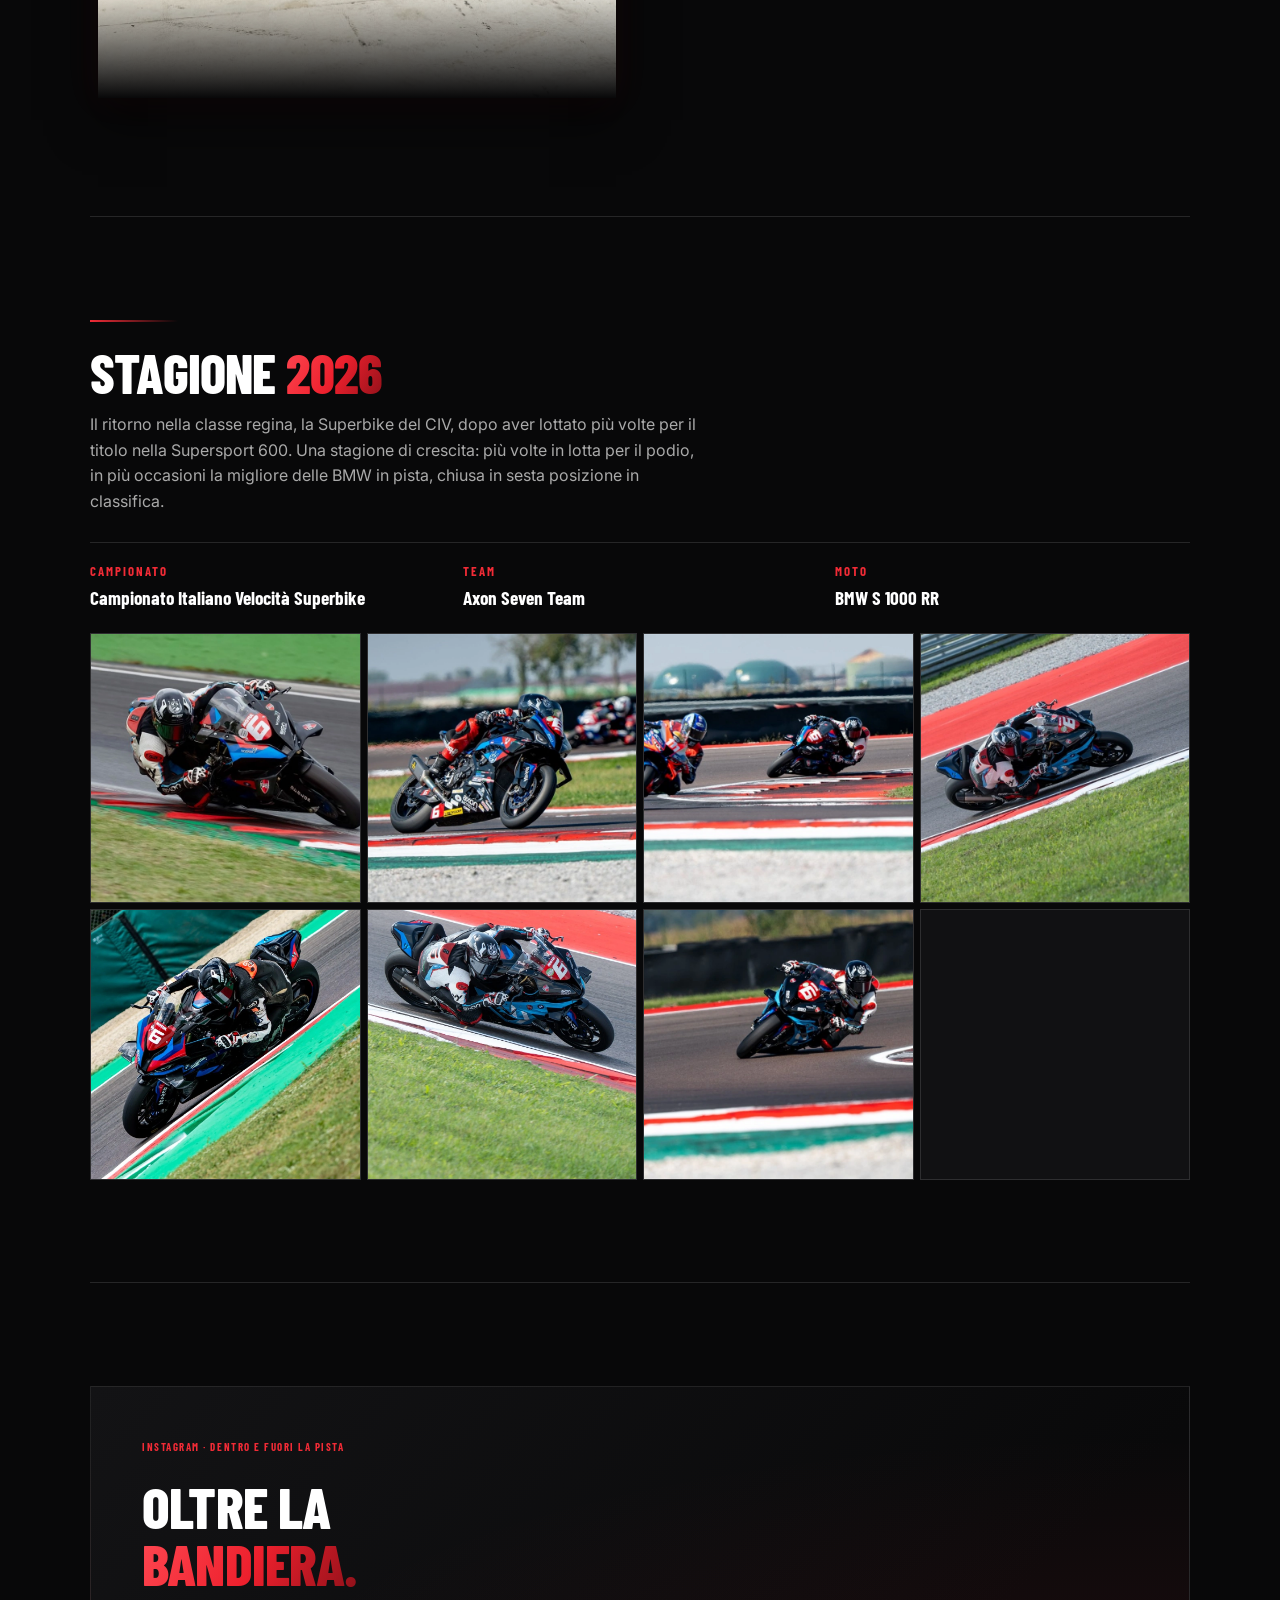
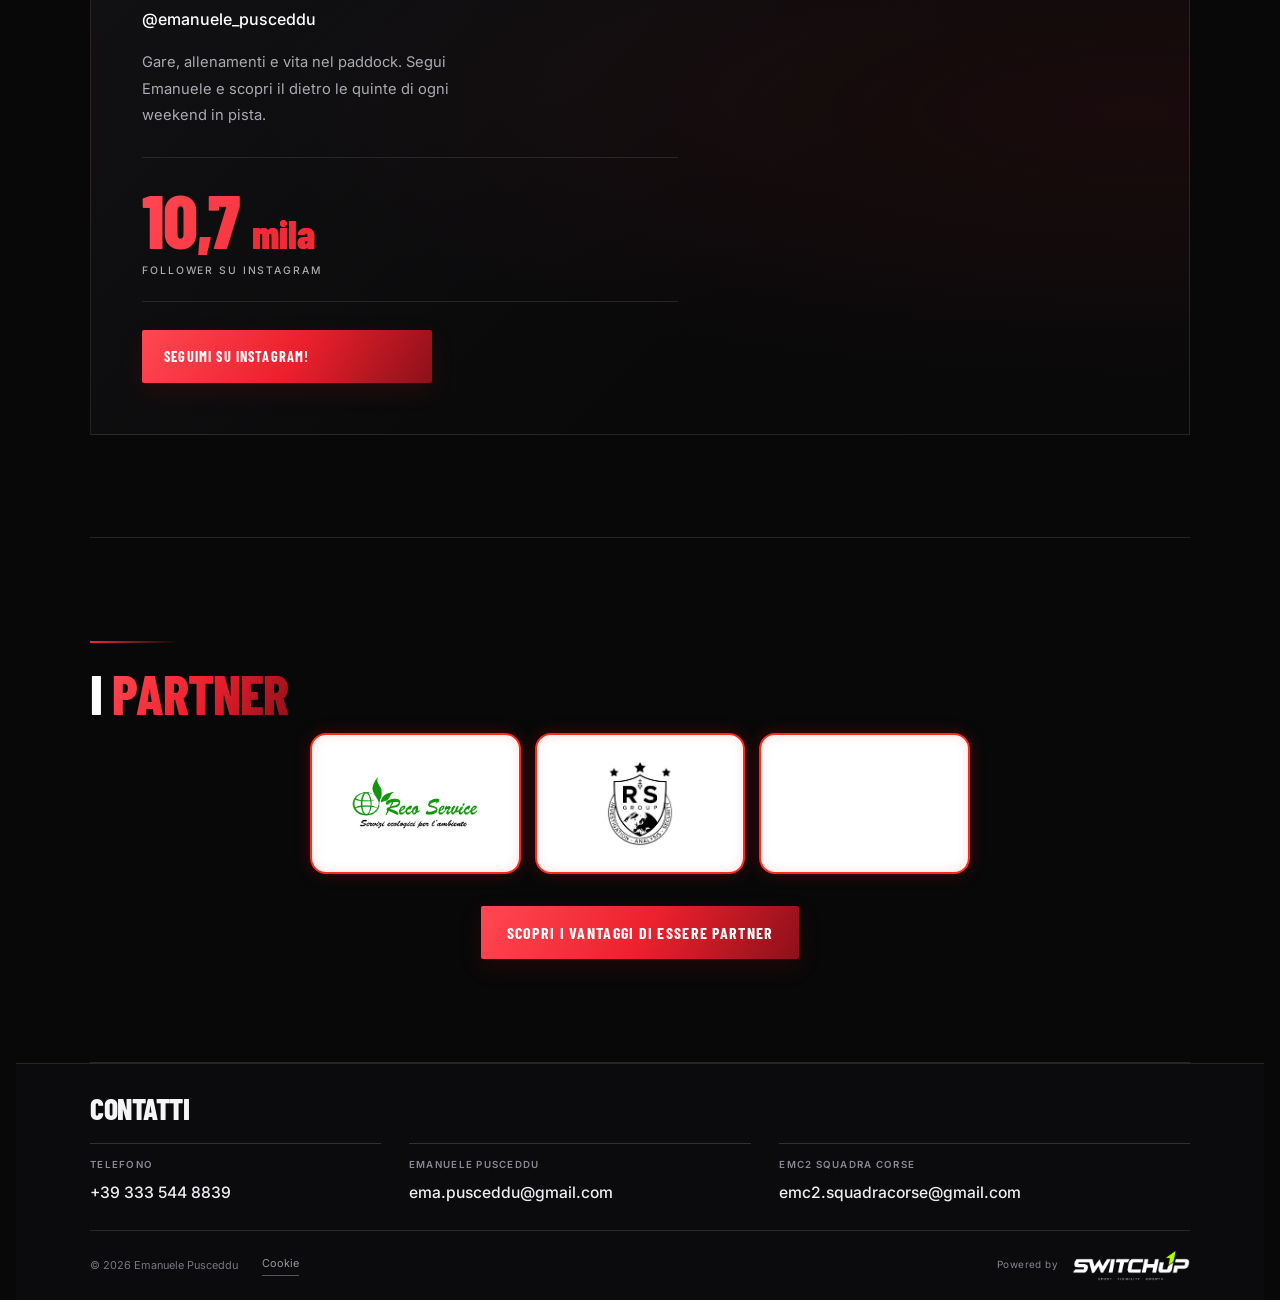
==== commit c932c24f: "Restore original image resolution and high quality WebP for sharp displays" ====
--- a/index.html
+++ b/index.html
@@ -408,7 +408,7 @@
     linear-gradient(90deg, rgba(8,8,9,.36) 0%, rgba(8,8,9,.22) 32%, rgba(8,8,9,.02) 64%, rgba(8,8,9,.01) 100%),
     linear-gradient(0deg, rgba(8,8,9,.24) 0%, rgba(8,8,9,0) 52%, rgba(8,8,9,.05) 100%),
     radial-gradient(68% 85% at 77% 44%, rgba(241,43,54,.06), transparent 65%),
-    url("optimized/hero-4543e78cb9.webp");
+    url("optimized/hero-4543e78cb9.webp?v=hq2");
   background-size: cover, cover, cover, cover;
   background-position: center, center, center, 56% 50%;
   background-repeat: no-repeat;
@@ -422,7 +422,7 @@
       linear-gradient(90deg, rgba(8,8,9,.32) 0%, rgba(8,8,9,.20) 48%, rgba(8,8,9,.02) 100%),
       linear-gradient(0deg, rgba(8,8,9,.24) 0%, rgba(8,8,9,0) 58%, rgba(8,8,9,.05) 100%),
       radial-gradient(75% 70% at 75% 42%, rgba(241,43,54,.06), transparent 65%),
-      url("optimized/hero-4543e78cb9.webp");
+      url("optimized/hero-4543e78cb9.webp?v=hq2");
     background-position: center, center, center, 58% 48%;
   }
 }
@@ -459,7 +459,7 @@
     radial-gradient(ellipse 92% 88% at 50% 48%, transparent 56%, rgba(8,8,9,.42) 82%, #080809 100%),
     linear-gradient(90deg, #080809 0%, rgba(8,8,9,.72) 7%, rgba(8,8,9,.34) 28%, rgba(8,8,9,.05) 62%, transparent 100%),
     linear-gradient(180deg, #080809 0%, rgba(8,8,9,.18) 14%, transparent 38%, transparent 76%, #080809 100%),
-    url("optimized/hero-4543e78cb9.webp");
+    url("optimized/hero-4543e78cb9.webp?v=hq2");
   background-size: cover, cover, cover, cover;
   background-position: center, center, center, 58% 50%;
   background-repeat: no-repeat;
@@ -519,7 +519,7 @@
   background:
     linear-gradient(180deg, rgba(8,8,9,.12), transparent 28%, transparent 56%, rgba(8,8,9,.88)),
     linear-gradient(90deg, rgba(8,8,9,.45), transparent 20%, transparent 78%, rgba(8,8,9,.42)),
-    url('optimized/ritratto-emanuele.webp') 43% 25% / auto 160% no-repeat;
+    url('optimized/ritratto-emanuele.webp?v=hq2') 43% 25% / auto 160% no-repeat;
   border: 0;
   box-shadow: 0 22px 45px rgba(0,0,0,.55), 0 0 32px rgba(241,43,54,.08), inset 0 0 35px rgba(0,0,0,.25);
 }
@@ -773,7 +773,7 @@
 #profilo .bio-portrait img { display:block; width:100%; height:auto; }
 #profilo .bio-portrait::after { content:""; position:absolute; inset:0; pointer-events:none; background:linear-gradient(0deg,#080809,transparent 14%); }
 
-@media(max-width:700px) { .hero-photo { background-image:radial-gradient(ellipse 92% 88% at 50% 48%,transparent 56%,rgba(8,8,9,.42) 82%,#080809 100%),linear-gradient(90deg,#080809 0%,rgba(8,8,9,.72) 7%,rgba(8,8,9,.34) 28%,rgba(8,8,9,.05) 62%,transparent 100%),linear-gradient(180deg,#080809 0%,rgba(8,8,9,.18) 14%,transparent 38%,transparent 76%,#080809 100%),url('optimized/hero-4543e78cb9-mobile.webp'); } }
+@media(max-width:700px) { .hero-photo { background-image:radial-gradient(ellipse 92% 88% at 50% 48%,transparent 56%,rgba(8,8,9,.42) 82%,#080809 100%),linear-gradient(90deg,#080809 0%,rgba(8,8,9,.72) 7%,rgba(8,8,9,.34) 28%,rgba(8,8,9,.05) 62%,transparent 100%),linear-gradient(180deg,#080809 0%,rgba(8,8,9,.18) 14%,transparent 38%,transparent 76%,#080809 100%),url('optimized/hero-4543e78cb9-mobile.webp?v=hq2'); } }
 </style>
 <link rel="stylesheet" href="footer.css?v=3">
 </head>
@@ -794,7 +794,7 @@
   if (matchMedia('(prefers-reduced-motion: reduce)').matches || (location.hash && !replay)) return;
   intro.hidden = false;
   var number = document.createElement('img');
-  number.src = 'optimized/numero-6-originale.webp';
+  number.src = 'optimized/numero-6-originale.webp?v=hq2';
   number.alt = '';
   number.className = 'intro-number-bg';
   intro.prepend(number);
@@ -827,7 +827,7 @@
 
 <header class="top">
   <div class="wrap">
-    <a class="logo" href="#hero"><img class="logo-img" src="optimized/logo-push.webp" alt="Push" width="64" height="34" decoding="async"></a>
+    <a class="logo" href="#hero"><img class="logo-img" src="optimized/logo-push.webp?v=hq2" alt="Push" width="64" height="34" decoding="async"></a>
     <nav class="nav" aria-label="Sezioni">
       <a href="carriera.html">Carriera</a>
       <a class="nav-team" href="team.html">Team</a>
@@ -857,9 +857,9 @@
 
   <div class="wrap">
     <section id="profilo">
-      <img class="num-deco" src="optimized/numero-6-rosso.webp" alt="" aria-hidden="true" width="1400" height="1201" decoding="async">
+      <img class="num-deco" src="optimized/numero-6-rosso.webp?v=hq2" alt="" aria-hidden="true" width="1400" height="1201" decoding="async">
       <div class="grid-2">
-        <div class="bio-portrait"><img src="optimized/ritratto-emanuele.webp" alt="Emanuele Pusceddu ai box, con il casco e la tuta da gara" width="1066" height="1600" loading="lazy" decoding="async" srcset="optimized/ritratto-emanuele-640.webp 640w, optimized/ritratto-emanuele.webp 1066w" sizes="(max-width: 700px) 94vw, (max-width: 1200px) 48vw, 640px"></div>
+        <div class="bio-portrait"><img src="optimized/ritratto-emanuele.webp?v=hq2" alt="Emanuele Pusceddu ai box, con il casco e la tuta da gara" width="1066" height="1600" loading="lazy" decoding="async"></div>
         <div>
           <div class="rule"></div>
           <h2><span class="red">Biografia</span></h2>
@@ -880,14 +880,14 @@
         <div class="info-item"><span>Moto</span><b>BMW S 1000 RR</b></div>
       </div>
       <div class="photo-grid" id="photo-grid">
-        <button type="button" class="ph-thumb" data-slide="0" aria-label="Apri foto 1"><img src="optimized/stagione-02.webp" alt="Emanuele Pusceddu in pista, stagione 2026" loading="lazy" width="1000" height="666" decoding="async" srcset="optimized/stagione-02-640.webp 640w, optimized/stagione-02.webp 1000w" sizes="(max-width: 700px) 94vw, (max-width: 1200px) 48vw, 640px"></button>
-        <button type="button" class="ph-thumb" data-slide="1" aria-label="Apri foto 2"><img src="optimized/stagione-03.webp" alt="Emanuele Pusceddu in pista, stagione 2026" loading="lazy" width="1000" height="666" decoding="async" srcset="optimized/stagione-03-640.webp 640w, optimized/stagione-03.webp 1000w" sizes="(max-width: 700px) 94vw, (max-width: 1200px) 48vw, 640px"></button>
-        <button type="button" class="ph-thumb" data-slide="2" aria-label="Apri foto 3"><img src="optimized/stagione-04.webp" alt="Emanuele Pusceddu in pista, stagione 2026" loading="lazy" width="1000" height="666" decoding="async" srcset="optimized/stagione-04-640.webp 640w, optimized/stagione-04.webp 1000w" sizes="(max-width: 700px) 94vw, (max-width: 1200px) 48vw, 640px"></button>
-        <button type="button" class="ph-thumb" data-slide="3" aria-label="Apri foto 4"><img src="optimized/stagione-05.webp" alt="Emanuele Pusceddu in pista, stagione 2026" loading="lazy" width="1000" height="666" decoding="async" srcset="optimized/stagione-05-640.webp 640w, optimized/stagione-05.webp 1000w" sizes="(max-width: 700px) 94vw, (max-width: 1200px) 48vw, 640px"></button>
-        <button type="button" class="ph-thumb" data-slide="4" aria-label="Apri foto 5"><img src="optimized/stagione-06.webp" alt="Emanuele Pusceddu in pista, stagione 2026" loading="lazy" width="1000" height="1501" decoding="async" srcset="optimized/stagione-06-640.webp 640w, optimized/stagione-06.webp 1000w" sizes="(max-width: 700px) 94vw, (max-width: 1200px) 48vw, 640px"></button>
-        <button type="button" class="ph-thumb" data-slide="5" aria-label="Apri foto 6"><img src="optimized/stagione-07.webp" alt="Emanuele Pusceddu in pista, stagione 2026" loading="lazy" width="1000" height="1501" decoding="async" srcset="optimized/stagione-07-640.webp 640w, optimized/stagione-07.webp 1000w" sizes="(max-width: 700px) 94vw, (max-width: 1200px) 48vw, 640px"></button>
-        <button type="button" class="ph-thumb" data-slide="6" aria-label="Apri foto 7"><img src="optimized/stagione-08.webp" alt="Emanuele Pusceddu in pista, stagione 2026" loading="lazy" width="1000" height="666" decoding="async" srcset="optimized/stagione-08-640.webp 640w, optimized/stagione-08.webp 1000w" sizes="(max-width: 700px) 94vw, (max-width: 1200px) 48vw, 640px"></button>
-        <button type="button" class="ph-thumb" data-slide="7" aria-label="Apri foto 8"><img src="optimized/stagione-09.webp" alt="Emanuele Pusceddu in pista, stagione 2026" loading="lazy" width="1000" height="1501" decoding="async" srcset="optimized/stagione-09-640.webp 640w, optimized/stagione-09.webp 1000w" sizes="(max-width: 700px) 94vw, (max-width: 1200px) 48vw, 640px"></button>
+        <button type="button" class="ph-thumb" data-slide="0" aria-label="Apri foto 1"><img src="optimized/stagione-02.webp?v=hq2" alt="Emanuele Pusceddu in pista, stagione 2026" loading="lazy" width="1000" height="666" decoding="async"></button>
+        <button type="button" class="ph-thumb" data-slide="1" aria-label="Apri foto 2"><img src="optimized/stagione-03.webp?v=hq2" alt="Emanuele Pusceddu in pista, stagione 2026" loading="lazy" width="1000" height="666" decoding="async"></button>
+        <button type="button" class="ph-thumb" data-slide="2" aria-label="Apri foto 3"><img src="optimized/stagione-04.webp?v=hq2" alt="Emanuele Pusceddu in pista, stagione 2026" loading="lazy" width="1000" height="666" decoding="async"></button>
+        <button type="button" class="ph-thumb" data-slide="3" aria-label="Apri foto 4"><img src="optimized/stagione-05.webp?v=hq2" alt="Emanuele Pusceddu in pista, stagione 2026" loading="lazy" width="1000" height="666" decoding="async"></button>
+        <button type="button" class="ph-thumb" data-slide="4" aria-label="Apri foto 5"><img src="optimized/stagione-06.webp?v=hq2" alt="Emanuele Pusceddu in pista, stagione 2026" loading="lazy" width="1000" height="1501" decoding="async"></button>
+        <button type="button" class="ph-thumb" data-slide="5" aria-label="Apri foto 6"><img src="optimized/stagione-07.webp?v=hq2" alt="Emanuele Pusceddu in pista, stagione 2026" loading="lazy" width="1000" height="1501" decoding="async"></button>
+        <button type="button" class="ph-thumb" data-slide="6" aria-label="Apri foto 7"><img src="optimized/stagione-08.webp?v=hq2" alt="Emanuele Pusceddu in pista, stagione 2026" loading="lazy" width="1000" height="666" decoding="async"></button>
+        <button type="button" class="ph-thumb" data-slide="7" aria-label="Apri foto 8"><img src="optimized/stagione-09.webp?v=hq2" alt="Emanuele Pusceddu in pista, stagione 2026" loading="lazy" width="1000" height="1501" decoding="async"></button>
       </div>
     </section>
 
@@ -904,7 +904,7 @@
           </div>
           <a class="btn ig-cta" href="https://www.instagram.com/emanuele_pusceddu/" target="_blank" rel="noopener"><span>Seguimi su Instagram!</span></a>
         </div>
-        <a class="ig-phone" href="https://www.instagram.com/emanuele_pusceddu/" target="_blank" rel="noopener" aria-label="Apri il profilo Instagram di Emanuele Pusceddu"><img src="optimized/phone-ig.webp" alt="Profilo Instagram di Emanuele Pusceddu nel telefono" loading="lazy" width="800" height="1550" decoding="async"></a>
+        <a class="ig-phone" href="https://www.instagram.com/emanuele_pusceddu/" target="_blank" rel="noopener" aria-label="Apri il profilo Instagram di Emanuele Pusceddu"><img src="optimized/phone-ig.webp?v=hq2" alt="Profilo Instagram di Emanuele Pusceddu nel telefono" loading="lazy" width="800" height="1550" decoding="async"></a>
       </div>
     </section>
 
@@ -912,9 +912,9 @@
       <div class="rule"></div>
       <h2>I <span class="red">partner</span></h2>
       <div class="partners-row">
-        <div class="partner-logo"><img src="optimized/partner-1.webp" alt="Reco Service" width="1400" height="617" decoding="async"></div>
-        <div class="partner-logo"><img src="optimized/partner-2.webp" alt="RS Group" width="1104" height="1400" decoding="async"></div>
-        <div class="partner-logo"><img src="optimized/partner-3.webp" alt="ISMED" width="1400" height="760" decoding="async"></div>
+        <div class="partner-logo"><img src="optimized/partner-1.webp?v=hq2" alt="Reco Service" width="1400" height="617" decoding="async"></div>
+        <div class="partner-logo"><img src="optimized/partner-2.webp?v=hq2" alt="RS Group" width="1104" height="1400" decoding="async"></div>
+        <div class="partner-logo"><img src="optimized/partner-3.webp?v=hq2" alt="ISMED" width="1400" height="760" decoding="async"></div>
       </div>
       <div class="actions">
         <a class="btn" href="partners.html">Scopri i vantaggi di essere partner</a>
@@ -935,7 +935,7 @@
   </div>
   <div class="wrap footer-bottom">
     <div class="footer-legal"><span>© 2026 Emanuele Pusceddu</span><button type="button" id="cookie-open">Cookie</button></div>
-    <a class="footer-credit" href="https://www.switchup-agency.it/" target="_blank" rel="noopener"><span>Powered by</span><img src="optimized/switchup-logo.webp" alt="SwitchUp" width="112" height="38" loading="lazy" decoding="async"></a>
+    <a class="footer-credit" href="https://www.switchup-agency.it/" target="_blank" rel="noopener"><span>Powered by</span><img src="optimized/switchup-logo.webp?v=hq2" alt="SwitchUp" width="112" height="38" loading="lazy" decoding="async"></a>
   </div>
 </footer>
 
